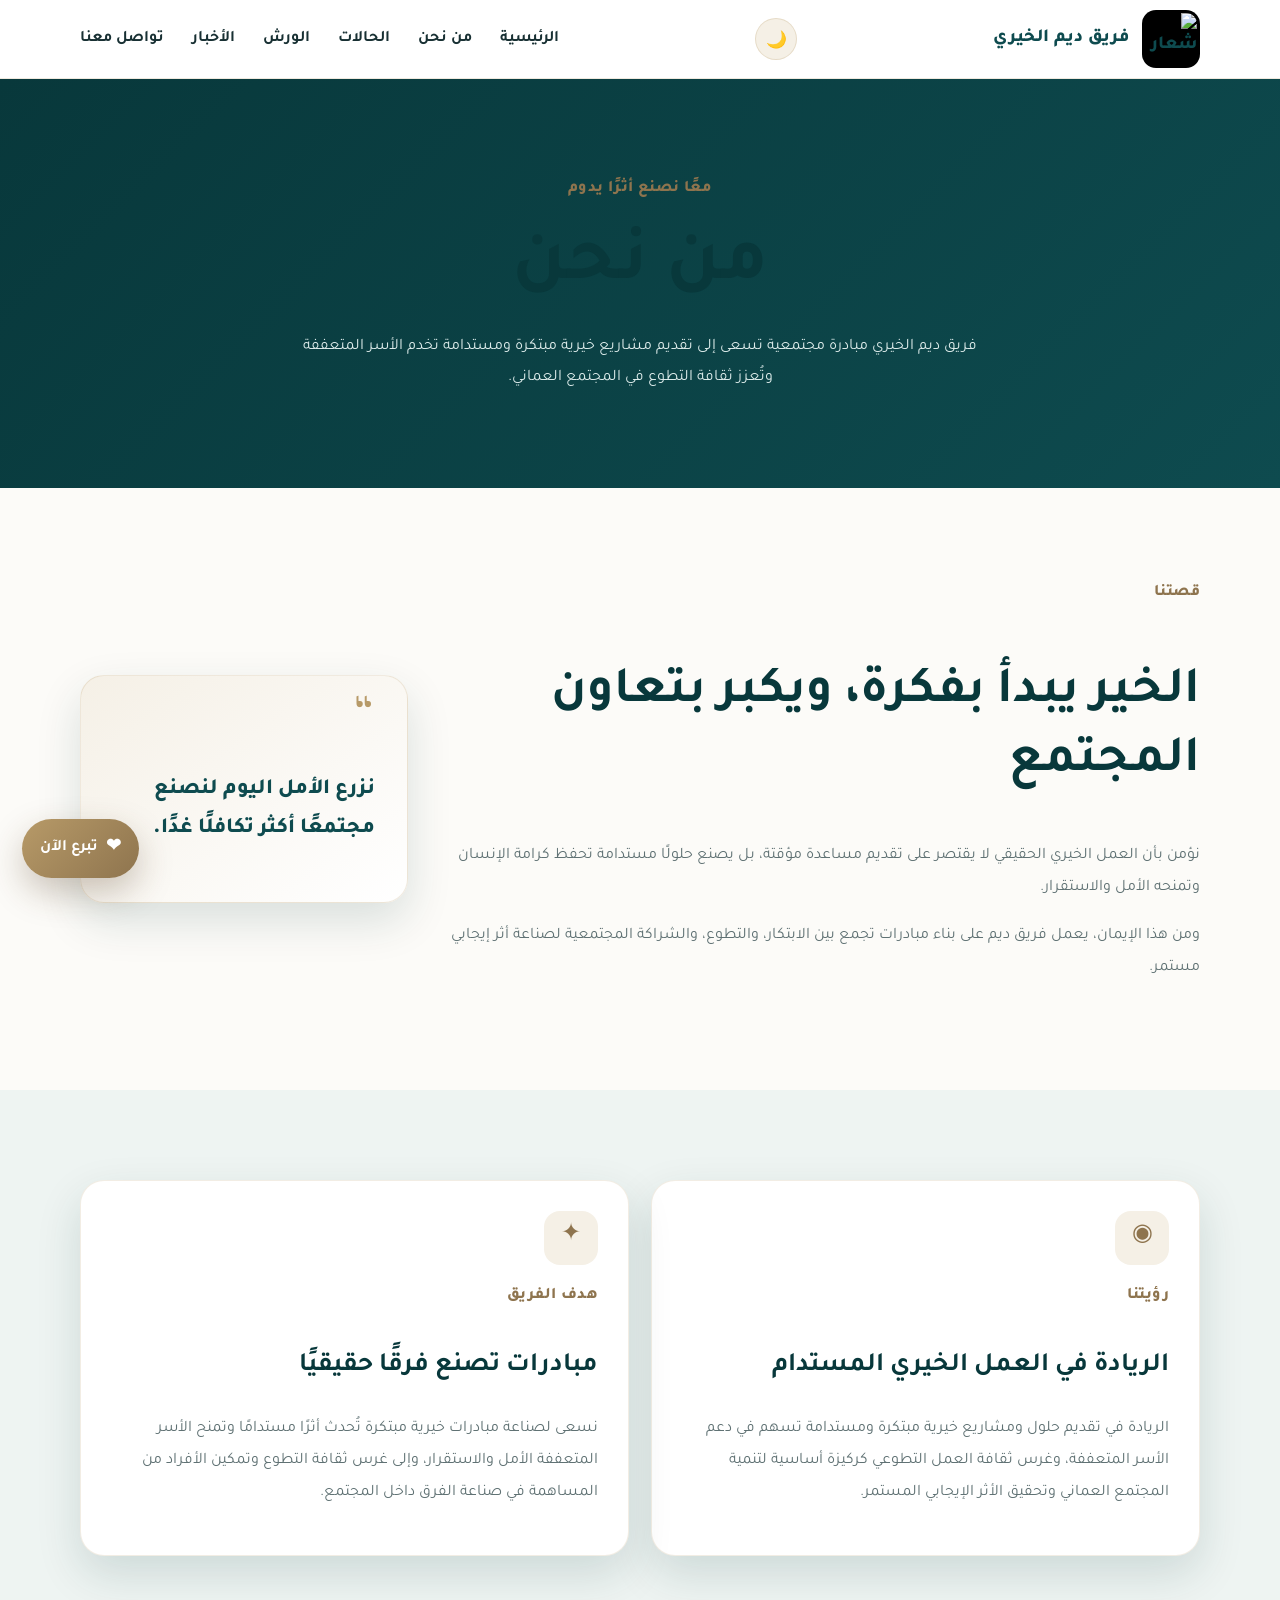
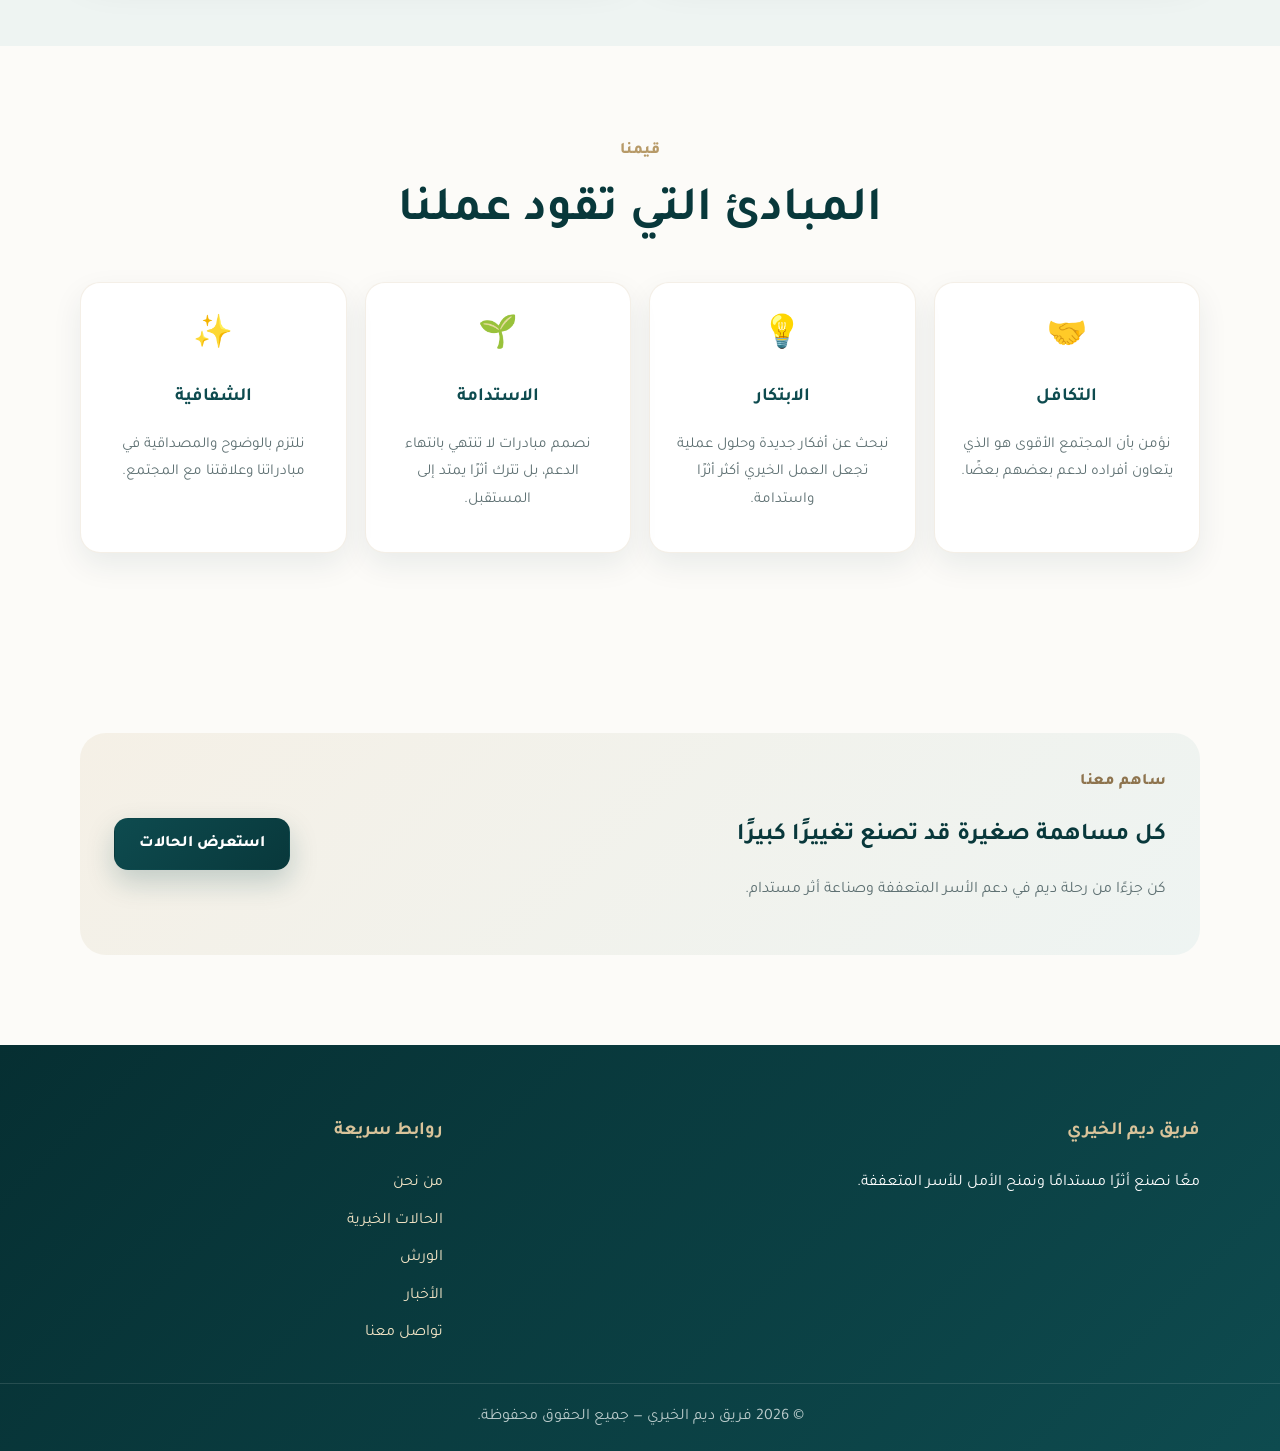
==== about.html @ 58fd82ec "Add files via upload" ====
<!DOCTYPE html>
<html lang="ar" dir="rtl">
<head>
  <title>من نحن | فريق ديم الخيري</title>

<meta charset="UTF-8">
<meta name="viewport" content="width=device-width, initial-scale=1.0, viewport-fit=cover">
<meta name="description" content="الموقع الرسمي لفريق ديم الخيري">
<link rel="preconnect" href="https://fonts.googleapis.com">
<link rel="preconnect" href="https://fonts.gstatic.com" crossorigin>
<link href="https://fonts.googleapis.com/css2?family=Tajawal:wght@400;500;700;800&display=swap" rel="stylesheet">
<link rel="stylesheet" href="style.css">

</head>
<body>

<header class="site-header">
  <div class="container nav-wrap">
    <a class="brand" href="index.html" aria-label="الصفحة الرئيسية">
      <img src="images/logo.png" alt="شعار فريق ديم الخيري">
      <span>فريق ديم الخيري</span>
    </a>
    <button class="theme-toggle" type="button" aria-label="تبديل الوضع الليلي" title="الوضع الليلي">🌙</button>
    <button class="menu-toggle" aria-label="فتح القائمة" aria-expanded="false">☰</button>
    <nav class="main-nav">
      <a href="index.html">الرئيسية</a>
      <a href="about.html">من نحن</a>
      <a href="cases.html">الحالات</a>
      <a href="workshops.html">الورش</a>
      <a href="news.html">الأخبار</a>
      <a href="contact.html">تواصل معنا</a>
    </nav>
  </div>
</header>


<main>
  <section class="page-hero about-hero">
    <div class="container">
      <span class="eyebrow">معًا نصنع أثرًا يدوم</span>
      <h1>من نحن</h1>
      <p>فريق ديم الخيري مبادرة مجتمعية تسعى إلى تقديم مشاريع خيرية مبتكرة ومستدامة تخدم الأسر المتعففة وتُعزز ثقافة التطوع في المجتمع العماني.</p>
    </div>
  </section>

  <section class="section about-intro">
    <div class="container about-intro-grid">
      <div class="about-intro-copy">
        <span class="section-tag">قصتنا</span>
        <h2>الخير يبدأ بفكرة، ويكبر بتعاون المجتمع</h2>
        <p>نؤمن بأن العمل الخيري الحقيقي لا يقتصر على تقديم مساعدة مؤقتة، بل يصنع حلولًا مستدامة تحفظ كرامة الإنسان وتمنحه الأمل والاستقرار.</p>
        <p>ومن هذا الإيمان، يعمل فريق ديم على بناء مبادرات تجمع بين الابتكار، والتطوع، والشراكة المجتمعية لصناعة أثر إيجابي مستمر.</p>
      </div>
      <div class="about-quote">
        <span>“</span>
        <p>نزرع الأمل اليوم لنصنع مجتمعًا أكثر تكافلًا غدًا.</p>
      </div>
    </div>
  </section>

  <section class="section soft-bg">
    <div class="container vision-mission-grid">
      <article class="identity-card">
        <div class="identity-icon">◉</div>
        <span class="section-tag">رؤيتنا</span>
        <h2>الريادة في العمل الخيري المستدام</h2>
        <p>الريادة في تقديم حلول ومشاريع خيرية مبتكرة ومستدامة تسهم في دعم الأسر المتعففة، وغرس ثقافة العمل التطوعي كركيزة أساسية لتنمية المجتمع العماني وتحقيق الأثر الإيجابي المستمر.</p>
      </article>

      <article class="identity-card">
        <div class="identity-icon">✦</div>
        <span class="section-tag">هدف الفريق</span>
        <h2>مبادرات تصنع فرقًا حقيقيًا</h2>
        <p>نسعى لصناعة مبادرات خيرية مبتكرة تُحدث أثرًا مستدامًا وتمنح الأسر المتعففة الأمل والاستقرار، وإلى غرس ثقافة التطوع وتمكين الأفراد من المساهمة في صناعة الفرق داخل المجتمع.</p>
      </article>
    </div>
  </section>

  <section class="section">
    <div class="container">
      <div class="section-heading">
        <span class="section-tag">قيمنا</span>
        <h2>المبادئ التي تقود عملنا</h2>
      </div>

      <div class="values-grid">
        <article class="value-card">
          <span>🤝</span>
          <h3>التكافل</h3>
          <p>نؤمن بأن المجتمع الأقوى هو الذي يتعاون أفراده لدعم بعضهم بعضًا.</p>
        </article>
        <article class="value-card">
          <span>💡</span>
          <h3>الابتكار</h3>
          <p>نبحث عن أفكار جديدة وحلول عملية تجعل العمل الخيري أكثر أثرًا واستدامة.</p>
        </article>
        <article class="value-card">
          <span>🌱</span>
          <h3>الاستدامة</h3>
          <p>نصمم مبادرات لا تنتهي بانتهاء الدعم، بل تترك أثرًا يمتد إلى المستقبل.</p>
        </article>
        <article class="value-card">
          <span>✨</span>
          <h3>الشفافية</h3>
          <p>نلتزم بالوضوح والمصداقية في مبادراتنا وعلاقتنا مع المجتمع.</p>
        </article>
      </div>
    </div>
  </section>

  <section class="section about-cta">
    <div class="container about-cta-box">
      <div>
        <span class="section-tag">ساهم معنا</span>
        <h2>كل مساهمة صغيرة قد تصنع تغييرًا كبيرًا</h2>
        <p>كن جزءًا من رحلة ديم في دعم الأسر المتعففة وصناعة أثر مستدام.</p>
      </div>
      <a class="btn btn-primary" href="cases.html">استعرض الحالات</a>
    </div>
  </section>
</main>


<footer class="site-footer">
  <div class="container footer-grid">
    <div>
      <h3>فريق ديم الخيري</h3>
      <p>معًا نصنع أثرًا مستدامًا ونمنح الأمل للأسر المتعففة.</p>
    </div>
    <div>
      <h3>روابط سريعة</h3>
      <a href="about.html">من نحن</a>
      <a href="cases.html">الحالات الخيرية</a>
      <a href="workshops.html">الورش</a>
      <a href="news.html">الأخبار</a>
      <a href="contact.html">تواصل معنا</a>
    </div>
  </div>
  <p class="copyright">© <span id="year"></span> فريق ديم الخيري — جميع الحقوق محفوظة.</p>
</footer>
<script src="script.js"></script>


<a class="floating-donate" href="https://api.daralatta.org/projects/wtx20zhuc61g7k7p7w4qev3d/share" target="_blank" rel="noopener noreferrer" aria-label="تبرع الآن">
  <span>❤</span>
  <strong>تبرع الآن</strong>
</a>

<button class="back-to-top" type="button" aria-label="العودة إلى الأعلى">↑</button>
</body>
</html>
---- style.css ----
:root{
  --primary:#0E4B4F;
  --primary-dark:#08383B;
  --gold:#B79A68;
  --gold-dark:#8E744E;
  --cream:#F5F0E6;
  --soft:#EEF4F2;
  --text:#183033;
  --muted:#5F7173;
  --white:#ffffff;
  --shadow:0 18px 45px rgba(8,56,59,.14);
  --radius:22px;
}
*{box-sizing:border-box}
html{scroll-behavior:smooth}
body{
  margin:0;
  font-family:"Tajawal",sans-serif;
  background:var(--white);
  color:var(--text);
  line-height:1.9;
}
img{max-width:100%;display:block}
a{text-decoration:none;color:inherit}
.container{width:min(1120px,92%);margin:auto}
.site-header{
  position:sticky;top:0;z-index:50;
  background:rgba(255,255,255,.96);
  backdrop-filter:blur(12px);
  border-bottom:1px solid rgba(13,77,82,.08);
}
.nav-wrap{min-height:78px;display:flex;align-items:center;justify-content:space-between;gap:24px}
.brand{display:flex;align-items:center;gap:12px;font-weight:800;color:var(--primary);font-size:1.15rem}
.brand img{width:58px;height:58px;object-fit:contain;background:#000;border-radius:10px}
.main-nav{display:flex;gap:28px;align-items:center}
.main-nav a{font-weight:700;position:relative}
.main-nav a:after{content:"";position:absolute;right:0;bottom:-8px;width:0;height:2px;background:var(--gold);transition:.25s}
.main-nav a:hover:after{width:100%}
.menu-toggle{display:none;border:0;background:none;font-size:1.7rem;color:var(--primary)}
.hero{
  min-height:660px;
  display:grid;place-items:center;
  position:relative;
  background:
    linear-gradient(rgba(7,48,52,.74),rgba(7,48,52,.74)),
    url("images/hamad-case.jpeg") center/cover;
  color:white;
}
.hero-content{position:relative;z-index:2;max-width:780px;text-align:center}
.eyebrow,.section-tag{
  display:inline-block;
  color:var(--gold);
  font-weight:800;
  letter-spacing:.4px;
  margin-bottom:8px
}
.hero h1,.page-hero h1{font-size:clamp(2.2rem,6vw,4.8rem);line-height:1.25;margin:8px 0 16px}
.hero p{font-size:1.25rem;max-width:720px;margin:0 auto 28px;color:#eef6f6}
.hero-actions{display:flex;justify-content:center;gap:14px;flex-wrap:wrap}
.btn{
  display:inline-flex;align-items:center;justify-content:center;
  min-height:52px;padding:10px 24px;border-radius:14px;
  font-weight:800;transition:.25s;border:1px solid transparent
}
.btn-primary{background:var(--gold);color:white}
.btn-primary:hover{transform:translateY(-2px);filter:brightness(.96)}
.btn-outline{border-color:white;color:white}
.btn-outline:hover{background:white;color:var(--primary)}
.btn-block{width:100%}
.section{padding:90px 0}
.soft-bg{background:var(--soft)}
.section-heading{text-align:center;max-width:720px;margin:0 auto 38px}
.section-heading span{color:var(--gold);font-weight:800}
.section-heading h2,.text-panel h2{font-size:clamp(1.8rem,4vw,3rem);line-height:1.35;margin:5px 0 12px;color:var(--primary)}
.section-heading p,.text-panel p{color:var(--muted)}
.featured-case{
  display:grid;grid-template-columns:1fr 1.1fr;
  border-radius:var(--radius);overflow:hidden;background:white;box-shadow:var(--shadow)
}
.case-image img{width:100%;height:100%;object-fit:cover}
.case-content{padding:40px}
.case-number{display:inline-block;background:var(--cream);color:var(--gold);padding:5px 12px;border-radius:999px;font-weight:800}
.case-content h3,.case-story h2{font-size:2rem;color:var(--primary);margin:14px 0 8px}
.amount-row{display:grid;grid-template-columns:repeat(3,1fr);gap:12px;margin:24px 0}
.amount-row div{background:var(--soft);padding:14px;border-radius:14px}
.amount-row small{display:block;color:var(--muted)}
.amount-row strong{display:block;color:var(--primary);font-size:1.1rem}
.progress{height:12px;background:#e4e8e7;border-radius:999px;overflow:hidden}
.progress.large{height:16px;margin-top:20px}
.progress-bar{height:100%;background:linear-gradient(90deg,var(--gold),#c4a87d);border-radius:999px}
.progress-label{display:flex;justify-content:space-between;color:var(--muted);font-weight:700;margin:7px 0 20px}
.cards-grid{display:grid;grid-template-columns:repeat(3,1fr);gap:22px}
.info-card,.contact-card{
  background:white;border-radius:var(--radius);padding:30px;box-shadow:0 8px 28px rgba(10,54,58,.08)
}
.info-card .icon,.contact-card>span{font-size:2rem}
.info-card h3,.contact-card h3{color:var(--primary);margin:8px 0}
.page-hero{
  background:linear-gradient(135deg,var(--primary),var(--primary-dark));
  color:white;text-align:center;padding:95px 0
}
.page-hero p{max-width:700px;margin:auto;color:#dcebea}
.two-columns{display:grid;grid-template-columns:1fr 1fr;gap:50px;align-items:center}
.reverse .text-panel{order:2}
.reverse .visual-panel{order:1}
.visual-panel img{border-radius:var(--radius);box-shadow:var(--shadow)}
.case-details{display:grid;grid-template-columns:1.45fr .8fr;gap:34px;align-items:start}
.case-story,.donation-card{background:white;border-radius:var(--radius);padding:34px;box-shadow:var(--shadow)}
.case-story p{color:var(--muted);font-size:1.08rem}
blockquote{margin:26px 0 0;padding:18px 22px;border-right:4px solid var(--gold);background:var(--cream);font-weight:800;color:var(--primary)}
.donation-card{position:sticky;top:105px}
.donation-card h3{margin-top:0;color:var(--primary);font-size:1.5rem}
.donation-stat{display:flex;justify-content:space-between;gap:15px;padding:12px 0;border-bottom:1px solid #edf0ef}
.donation-stat span{color:var(--muted)}
.donation-stat strong{color:var(--primary)}
.note{font-size:.85rem;color:var(--muted);line-height:1.6}
.contact-grid{display:grid;grid-template-columns:repeat(2,minmax(0,1fr));gap:22px;max-width:820px}
.contact-card{text-align:center}
.contact-card a{color:var(--gold);font-weight:800}
.notice-box{margin-top:34px;background:var(--cream);padding:28px;border-radius:var(--radius);text-align:center}
.site-footer{background:#082f33;color:#dce8e8;padding:50px 0 18px}
.footer-grid{display:grid;grid-template-columns:2fr 1fr;gap:30px}
.footer-grid h3{color:white}
.footer-grid a{display:block;margin:7px 0}
.copyright{text-align:center;border-top:1px solid rgba(255,255,255,.12);margin:28px 0 0;padding-top:18px;color:#b9caca}
@media(max-width:800px){
  .menu-toggle{display:block}
  .main-nav{
    display:none;position:absolute;top:78px;right:4%;left:4%;background:white;
    padding:18px;border-radius:16px;box-shadow:var(--shadow);flex-direction:column;align-items:stretch
  }
  .main-nav.open{display:flex}
  .featured-case,.two-columns,.case-details,.footer-grid{grid-template-columns:1fr}
  .reverse .text-panel,.reverse .visual-panel{order:initial}
  .cards-grid,.contact-grid{grid-template-columns:1fr}
  .amount-row{grid-template-columns:1fr}
  .hero{min-height:580px}
  .section{padding:65px 0}
  .donation-card{position:static}
}


/* Workshop sections */
.workshop-highlight{background:linear-gradient(135deg,#f7f3ea,#eef5f3)}
.workshop-banner{
  display:grid;grid-template-columns:1.5fr .5fr;align-items:center;gap:28px;
  background:white;padding:38px;border-radius:var(--radius);box-shadow:var(--shadow)
}
.workshop-copy h2{font-size:clamp(1.8rem,4vw,3rem);line-height:1.35;color:var(--primary);margin:6px 0 12px}
.workshop-copy p{color:var(--muted)}
.workshop-meta{display:flex;flex-wrap:wrap;gap:10px;margin:22px 0}
.workshop-meta span{background:var(--cream);color:var(--primary);padding:8px 13px;border-radius:999px;font-weight:800}
.workshop-visual{font-size:7rem;text-align:center}
.workshop-card{
  background:white;border-radius:var(--radius);padding:38px;box-shadow:var(--shadow)
}
.workshop-card-head{display:grid;grid-template-columns:auto 1fr;gap:22px;align-items:start}
.workshop-icon{font-size:4rem;background:var(--cream);width:100px;height:100px;display:grid;place-items:center;border-radius:24px}
.workshop-card h2{font-size:clamp(1.8rem,4vw,3rem);line-height:1.35;color:var(--primary);margin:12px 0}
.workshop-card-head p{color:var(--muted)}
.workshop-details-grid{display:grid;grid-template-columns:repeat(3,1fr);gap:16px;margin:30px 0}
.workshop-detail{display:flex;gap:12px;align-items:center;background:var(--soft);padding:16px;border-radius:16px}
.workshop-detail>span{font-size:1.6rem}
.workshop-detail small{display:block;color:var(--muted)}
.workshop-detail strong{display:block;color:var(--primary)}
.workshop-sections{display:grid;grid-template-columns:1fr 1fr;gap:20px}
.workshop-section{background:var(--soft);padding:24px;border-radius:18px}
.workshop-section h3{margin-top:0;color:var(--primary)}
.workshop-list{margin:0;padding-right:22px}
.workshop-list li{margin:8px 0}
.benefit-box{background:var(--cream)}
.charity-note{font-weight:800;color:var(--primary)}
.workshop-register{margin-top:26px;font-size:1.05rem}

@media(max-width:800px){
  body{font-size:15px}
  .container{width:min(94%,680px)}
  .site-header{position:sticky}
  .nav-wrap{min-height:68px}
  .brand span{font-size:.98rem}
  .brand img{width:48px;height:48px}
  .main-nav{
    top:68px;right:3%;left:3%;gap:4px;padding:12px
  }
  .main-nav a{
    padding:12px 14px;border-radius:10px;background:#f7f8f6
  }
  .hero{
    min-height:calc(100vh - 68px);
    background-position:center;
    padding:50px 0
  }
  .hero h1,.page-hero h1{font-size:2.2rem}
  .hero p{font-size:1.05rem}
  .hero-actions{flex-direction:column}
  .hero-actions .btn{width:100%}
  .featured-case{border-radius:18px}
  .case-image{max-height:340px}
  .case-content,.case-story,.donation-card,.workshop-card{padding:22px}
  .amount-row{gap:9px}
  .cards-grid,.contact-grid{gap:14px}
  .info-card,.contact-card{padding:22px}
  .two-columns{gap:24px}
  .page-hero{padding:70px 0}
  .workshop-banner{grid-template-columns:1fr;padding:24px}
  .workshop-visual{font-size:5rem;order:-1}
  .workshop-meta{gap:8px}
  .workshop-meta span{width:calc(50% - 4px);text-align:center}
  .workshop-card-head{grid-template-columns:1fr;text-align:center}
  .workshop-icon{margin:auto}
  .workshop-details-grid{grid-template-columns:1fr}
  .workshop-sections{grid-template-columns:1fr}
  .workshop-detail{align-items:flex-start}
  .footer-grid{gap:18px}
}

@media(max-width:480px){
  .container{width:92%}
  .brand span{display:none}
  .hero h1,.page-hero h1{font-size:1.9rem}
  .section{padding:52px 0}
  .section-heading h2,.text-panel h2,.workshop-copy h2,.workshop-card h2{font-size:1.65rem}
  .btn{min-height:50px;padding:10px 16px}
  .workshop-meta span{width:100%}
  .case-content h3,.case-story h2{font-size:1.55rem}
  .contact-grid{grid-template-columns:1fr}
}

/* ===== تحسين شامل لعرض الموقع في متصفح الهاتف ===== */
html, body {
  width: 100%;
  max-width: 100%;
  overflow-x: hidden;
}

body {
  -webkit-text-size-adjust: 100%;
  text-size-adjust: 100%;
}

img, video, iframe, svg {
  max-width: 100%;
  height: auto;
}

.container {
  width: min(1120px, calc(100% - 32px));
  max-width: 100%;
}

.main-nav,
.featured-case,
.two-columns,
.case-details,
.cards-grid,
.contact-grid,
.workshop-banner,
.workshop-card,
.workshop-details-grid,
.workshop-sections,
.amount-row {
  min-width: 0;
}

.case-content,
.case-story,
.donation-card,
.text-panel,
.visual-panel,
.workshop-copy,
.workshop-card-head > div {
  min-width: 0;
  overflow-wrap: anywhere;
}

.btn {
  max-width: 100%;
  white-space: normal;
  text-align: center;
}

@media (max-width: 768px) {
  .container {
    width: calc(100% - 24px);
  }

  .site-header {
    width: 100%;
  }

  .nav-wrap {
    min-height: 64px;
    gap: 10px;
  }

  .brand {
    min-width: 0;
  }

  .brand img {
    width: 44px;
    height: 44px;
    flex: 0 0 44px;
  }

  .brand span {
    font-size: .95rem;
    white-space: nowrap;
    overflow: hidden;
    text-overflow: ellipsis;
  }

  .menu-toggle {
    display: block;
    flex: 0 0 auto;
    padding: 8px 10px;
    cursor: pointer;
  }

  .main-nav {
    display: none;
    position: fixed;
    top: 64px;
    right: 12px;
    left: 12px;
    width: auto;
    max-height: calc(100vh - 80px);
    overflow-y: auto;
    background: #fff;
    padding: 12px;
    border-radius: 16px;
    box-shadow: var(--shadow);
    z-index: 100;
  }

  .main-nav.open {
    display: flex;
  }

  .main-nav a {
    display: block;
    width: 100%;
    padding: 13px 14px;
  }

  .hero {
    min-height: auto;
    padding: 72px 0 56px;
    background-position: center;
  }

  .hero-content {
    width: 100%;
  }

  .hero h1,
  .page-hero h1 {
    font-size: clamp(1.85rem, 8vw, 2.5rem);
    line-height: 1.35;
  }

  .hero p,
  .page-hero p {
    font-size: 1rem;
    line-height: 1.9;
  }

  .hero-actions {
    display: grid;
    grid-template-columns: 1fr;
    width: 100%;
  }

  .hero-actions .btn {
    width: 100%;
  }

  .section {
    padding: 54px 0;
  }

  .page-hero {
    padding: 62px 0;
  }

  .featured-case,
  .two-columns,
  .case-details,
  .cards-grid,
  .contact-grid,
  .workshop-banner,
  .workshop-details-grid,
  .workshop-sections {
    display: grid;
    grid-template-columns: 1fr;
  }

  .case-image {
    height: auto;
  }

  .case-image img {
    width: 100%;
    height: auto;
    max-height: none;
    object-fit: contain;
  }

  .case-content,
  .case-story,
  .donation-card,
  .workshop-card,
  .info-card,
  .contact-card {
    padding: 20px;
  }

  .amount-row {
    display: grid;
    grid-template-columns: 1fr;
  }

  .amount-row div,
  .donation-stat {
    width: 100%;
  }

  .donation-stat {
    align-items: flex-start;
    flex-wrap: wrap;
  }

  .donation-stat strong {
    width: 100%;
  }

  .visual-panel img {
    width: 100%;
  }

  .reverse .text-panel,
  .reverse .visual-panel {
    order: initial;
  }

  .workshop-banner {
    padding: 20px;
  }

  .workshop-card-head {
    display: grid;
    grid-template-columns: 1fr;
    text-align: center;
  }

  .workshop-icon {
    margin-inline: auto;
  }

  .workshop-meta {
    display: grid;
    grid-template-columns: 1fr;
  }

  .workshop-meta span {
    width: 100%;
  }

  .workshop-detail {
    width: 100%;
  }

  .footer-grid {
    grid-template-columns: 1fr;
  }
}

@media (max-width: 420px) {
  .container {
    width: calc(100% - 20px);
  }

  .brand span {
    display: none;
  }

  .hero h1,
  .page-hero h1 {
    font-size: 1.75rem;
  }

  .section-heading h2,
  .text-panel h2,
  .workshop-copy h2,
  .workshop-card h2,
  .case-content h3,
  .case-story h2 {
    font-size: 1.5rem;
  }

  .btn {
    width: 100%;
    padding-inline: 14px;
  }

  .case-content,
  .case-story,
  .donation-card,
  .workshop-card,
  .info-card,
  .contact-card {
    padding: 17px;
    border-radius: 16px;
  }

  .workshop-visual {
    font-size: 4rem;
  }
}


/* ===== الهوية البصرية الجديدة المستوحاة من شعار ديم ===== */
body{background:#FCFBF8;color:var(--text)}
.site-header{background:rgba(255,255,255,.96);border-bottom:1px solid rgba(183,154,104,.22);backdrop-filter:blur(12px)}
.brand img{object-fit:contain;background:#000;border-radius:14px;padding:3px}
.brand span,.main-nav a:hover,.main-nav a.active{color:var(--primary)}
.menu-toggle{color:var(--primary);border-color:rgba(14,75,79,.2);background:var(--cream)}
.btn-primary{background:linear-gradient(135deg,var(--primary),var(--primary-dark));color:#fff;box-shadow:0 12px 28px rgba(14,75,79,.22)}
.btn-primary:hover{transform:translateY(-2px);box-shadow:0 16px 34px rgba(14,75,79,.28)}
.btn-secondary{color:var(--primary);border-color:var(--gold);background:rgba(255,255,255,.9)}
.section-tag,.eyebrow,.case-number{color:var(--gold-dark)}
.hero::before{background:linear-gradient(90deg,rgba(8,56,59,.92),rgba(8,56,59,.58))}
.hero h1,.page-hero h1,.section-heading h2,.text-panel h2,.case-content h3,.case-story h2,.workshop-copy h2,.workshop-card h2{color:var(--primary-dark)}
.page-hero{background:linear-gradient(135deg,var(--primary-dark),var(--primary))}
.info-card,.contact-card,.featured-case,.case-story,.donation-card,.workshop-card,.workshop-banner{border:1px solid rgba(183,154,104,.16)}
.progress-bar{background:#E7E1D6}
.progress-fill{background:linear-gradient(90deg,var(--gold),var(--primary))}
.workshop-highlight{background:linear-gradient(135deg,var(--cream),var(--soft))}
.workshop-meta span,.workshop-icon,.workshop-section.benefit-box{background:var(--cream)}
.workshop-detail,.workshop-section{background:var(--soft)}
.site-footer{background:linear-gradient(135deg,#062F32,#0E4B4F);color:#fff}
.site-footer a{color:#F1E3C5}
.site-footer h3{color:#D9C39A}
.contact-card span,.info-card span{color:var(--gold-dark)}



/* ===== العداد التنازلي ===== */
.countdown-card{
  margin:28px 0;
  padding:26px;
  border-radius:22px;
  background:linear-gradient(135deg,var(--primary-dark),var(--primary));
  color:#fff;
  text-align:center;
  box-shadow:var(--shadow)
}
.countdown-card h3{margin:8px 0 20px;color:#fff;font-size:1.5rem}
.countdown-card .section-tag{color:#e7d5b5}
.countdown{
  display:grid;
  grid-template-columns:repeat(4,1fr);
  gap:12px
}
.countdown div{
  background:rgba(255,255,255,.1);
  border:1px solid rgba(255,255,255,.16);
  border-radius:16px;
  padding:16px 8px
}
.countdown strong{display:block;font-size:2rem;line-height:1;color:#fff}
.countdown span{display:block;margin-top:8px;color:#e9eeee;font-size:.9rem}
.countdown-status{margin:18px 0 0;color:#f1e3c5}

/* ===== زر التبرع العائم ===== */
.floating-donate{
  position:fixed;
  left:22px;
  bottom:22px;
  z-index:999;
  display:flex;
  align-items:center;
  gap:8px;
  padding:13px 18px;
  border-radius:999px;
  background:linear-gradient(135deg,var(--gold),var(--gold-dark));
  color:#fff;
  box-shadow:0 14px 35px rgba(80,55,25,.28);
  text-decoration:none;
  font-weight:800;
  transition:.25s ease
}
.floating-donate:hover{transform:translateY(-3px) scale(1.02)}
.floating-donate span{font-size:1.1rem}

/* ===== صفحة من نحن الجديدة ===== */
.about-intro-grid{
  display:grid;
  grid-template-columns:1.4fr .6fr;
  gap:28px;
  align-items:center
}
.about-intro-copy h2{font-size:clamp(2rem,4vw,3.3rem);color:var(--primary-dark);line-height:1.35}
.about-intro-copy p{color:var(--muted);line-height:2}
.about-quote{
  background:linear-gradient(145deg,var(--cream),#fff);
  border:1px solid rgba(183,154,104,.2);
  border-radius:24px;
  padding:32px;
  box-shadow:var(--shadow)
}
.about-quote span{font-size:4rem;line-height:.6;color:var(--gold)}
.about-quote p{font-size:1.35rem;font-weight:800;color:var(--primary);line-height:1.8}
.vision-mission-grid{display:grid;grid-template-columns:repeat(2,1fr);gap:22px}
.identity-card{
  background:#fff;
  border:1px solid rgba(183,154,104,.18);
  border-radius:24px;
  padding:30px;
  box-shadow:var(--shadow)
}
.identity-icon{
  width:54px;height:54px;border-radius:16px;
  display:grid;place-items:center;
  background:var(--cream);
  color:var(--gold-dark);
  font-size:1.5rem;
  margin-bottom:16px
}
.identity-card h2{color:var(--primary-dark);font-size:1.65rem}
.identity-card p{color:var(--muted);line-height:2}
.values-grid{display:grid;grid-template-columns:repeat(4,1fr);gap:18px}
.value-card{
  background:#fff;
  border:1px solid rgba(183,154,104,.16);
  border-radius:20px;
  padding:24px;
  text-align:center;
  box-shadow:0 12px 30px rgba(8,56,59,.08)
}
.value-card span{font-size:2rem}
.value-card h3{color:var(--primary);margin:12px 0 8px}
.value-card p{color:var(--muted);line-height:1.8;font-size:.95rem}
.about-cta-box{
  display:flex;
  justify-content:space-between;
  align-items:center;
  gap:24px;
  background:linear-gradient(135deg,var(--cream),var(--soft));
  border-radius:26px;
  padding:34px
}
.about-cta-box h2{color:var(--primary-dark);margin:8px 0}
.about-cta-box p{color:var(--muted)}

@media(max-width:768px){
  .countdown{grid-template-columns:repeat(2,1fr)}
  .floating-donate{
    left:12px;
    right:12px;
    bottom:12px;
    justify-content:center;
    width:auto
  }
  body{padding-bottom:78px}
  .about-intro-grid,
  .vision-mission-grid,
  .values-grid{grid-template-columns:1fr}
  .about-cta-box{flex-direction:column;align-items:stretch;text-align:center}
  .about-cta-box .btn{width:100%}
}

.case-updates{margin-top:54px}
.updates-timeline{display:grid;gap:18px;max-width:850px;margin:auto}
.update-item{position:relative;background:#fff;border:1px solid rgba(183,154,104,.18);border-radius:20px;padding:24px 28px;box-shadow:0 10px 30px rgba(8,56,59,.08)}
.update-item:before{content:"";position:absolute;right:-7px;top:30px;width:14px;height:14px;border-radius:50%;background:var(--gold)}
.update-date{color:var(--gold-dark);font-weight:800;font-size:.9rem}
.update-item h3{color:var(--primary);margin:6px 0}
.update-item p{color:var(--muted);margin:0}
.case-share-card{margin-top:45px;background:linear-gradient(135deg,var(--cream),var(--soft));border-radius:24px;padding:30px;display:flex;align-items:center;justify-content:space-between;gap:24px}
.case-share-card h2{color:var(--primary-dark);margin:5px 0}
.case-share-card p{color:var(--muted)}
.share-actions{display:flex;flex-wrap:wrap;gap:10px;justify-content:flex-end}
.share-btn{border:0;border-radius:12px;padding:12px 16px;font-family:inherit;font-weight:800;cursor:pointer;color:#fff}
.whatsapp-share{background:#1f9d55}
.instagram-share{background:linear-gradient(135deg,#833ab4,#fd1d1d,#fcb045)}
.native-share{background:var(--primary)}
.share-note{width:100%;font-size:.9rem;margin:8px 0 0}
@media(max-width:800px){.case-share-card{flex-direction:column;align-items:stretch}.share-actions{justify-content:stretch}.share-btn{width:100%;text-align:center}}



/* ===== Premium v3 ===== */
html{scroll-behavior:smooth}
body{transition:background-color .3s ease,color .3s ease}
.theme-toggle{
  width:42px;height:42px;border-radius:50%;border:1px solid rgba(183,154,104,.25);
  background:var(--cream);cursor:pointer;font-size:1.05rem;display:grid;place-items:center;flex:none
}
.welcome-screen{
  position:fixed;inset:0;z-index:5000;background:linear-gradient(145deg,#07373a,#0d5a5b);
  display:grid;place-items:center;opacity:0;visibility:hidden;transition:opacity .5s,visibility .5s
}
.welcome-screen.show{opacity:1;visibility:visible}
.welcome-mark{text-align:center;color:white;animation:welcomePop .8s ease both}
.welcome-mark img{width:112px;height:112px;object-fit:contain;filter:drop-shadow(0 12px 25px rgba(0,0,0,.2))}
.welcome-mark span,.welcome-mark small{display:block;margin-top:8px;color:#e8d6b4}
.welcome-mark strong{display:block;font-size:2rem;margin-top:5px}
@keyframes welcomePop{from{transform:translateY(18px) scale(.96);opacity:0}to{transform:none;opacity:1}}

.inspiration-card{
  display:flex;align-items:center;gap:22px;padding:28px;border-radius:24px;
  background:linear-gradient(135deg,var(--cream),#fff);border:1px solid rgba(183,154,104,.2);box-shadow:var(--shadow)
}
.inspiration-icon{width:64px;height:64px;border-radius:50%;display:grid;place-items:center;background:var(--gold);color:#fff;font-size:1.7rem;flex:none}
.inspiration-card blockquote{margin:8px 0;font-size:clamp(1.2rem,3vw,1.65rem);font-weight:800;color:var(--primary-dark);line-height:1.8}
.inspiration-card p{margin:0;color:var(--muted)}
.impact-grid{display:grid;grid-template-columns:repeat(4,1fr);gap:18px}
.impact-card{text-align:center;background:#fff;border:1px solid rgba(183,154,104,.18);border-radius:22px;padding:26px 15px;box-shadow:0 12px 30px rgba(8,56,59,.08)}
.impact-card span{font-size:2rem}.impact-card strong{display:block;font-size:2.5rem;color:var(--primary);margin:10px 0 3px}.impact-card p{margin:0;color:var(--muted)}
.latest-case-premium{display:grid;grid-template-columns:1.05fr .95fr;overflow:hidden;border-radius:28px;background:var(--primary-dark);box-shadow:var(--shadow)}
.latest-case-content{padding:42px;color:#fff}.latest-case-content h2{font-size:clamp(2rem,4vw,3rem);margin:8px 0;color:#fff}.latest-case-content p{color:#d9e6e5;line-height:1.9}
.latest-case-image img{width:100%;height:100%;min-height:360px;object-fit:cover}
.mini-progress{margin:24px 0}.mini-progress-track{height:12px;background:rgba(255,255,255,.15);border-radius:999px;overflow:hidden}.mini-progress-track span{display:block;height:100%;background:var(--gold);border-radius:inherit}
.mini-progress>div:last-child{display:flex;justify-content:space-between;margin-top:10px;color:#e8d6b4}.latest-actions{display:flex;align-items:center;gap:18px;flex-wrap:wrap}.latest-case-content .text-link{color:#fff}
.kindness-wall{display:flex;flex-wrap:wrap;gap:10px;justify-content:center;min-height:100px;padding:25px;border-radius:22px;background:linear-gradient(135deg,var(--cream),#fff);border:1px solid rgba(183,154,104,.2)}
.kindness-heart{font-size:1.75rem;animation:heartIn .35s ease both;filter:drop-shadow(0 5px 7px rgba(100,30,30,.14))}
@keyframes heartIn{from{transform:scale(0) rotate(-20deg)}to{transform:scale(1) rotate(0)}}
.add-heart{display:block;margin:20px auto 0}
.reveal{opacity:0;transform:translateY(28px);transition:opacity .7s ease,transform .7s ease}.reveal.visible{opacity:1;transform:none}
.back-to-top{position:fixed;right:22px;bottom:86px;width:44px;height:44px;border:0;border-radius:50%;background:var(--primary);color:#fff;font-size:1.2rem;cursor:pointer;z-index:998;opacity:0;visibility:hidden;transform:translateY(10px);transition:.25s}
.back-to-top.show{opacity:1;visibility:visible;transform:none}
.workshop-premium-grid{display:grid;grid-template-columns:1fr 1fr;gap:18px;margin:24px 0}
.event-calendar-card,.seats-card{padding:24px;border-radius:20px;background:#fff;border:1px solid rgba(183,154,104,.18);box-shadow:0 12px 30px rgba(8,56,59,.08)}
.calendar-date{display:flex;align-items:center;gap:18px;margin:12px 0}.calendar-date>strong{font-size:3.2rem;color:var(--primary)}.calendar-date span,.calendar-date small{display:block}.calendar-date span{font-weight:800}.calendar-date small{color:var(--muted);margin-top:4px}
.seats-card h3{color:var(--primary-dark)}.seats-card p{color:var(--muted)}.seats-meter{height:12px;border-radius:99px;background:var(--soft);overflow:hidden;margin:20px 0 10px}.seats-meter span{display:block;height:100%;background:linear-gradient(90deg,var(--gold),var(--primary));border-radius:inherit}
.seats-count{color:var(--primary)}
.workshop-reviews{margin:46px 0 26px}.reviews-grid{display:grid;grid-template-columns:1fr 1fr;gap:18px}.review-card{background:var(--cream);border-radius:18px;padding:22px}.stars{color:var(--gold-dark);font-size:1.5rem;letter-spacing:3px}.review-card p{color:var(--muted);line-height:1.8}.review-link{display:table;margin:18px auto 0}
.news-grid{display:grid;grid-template-columns:repeat(2,1fr);gap:22px}.news-card{background:#fff;border:1px solid rgba(183,154,104,.18);border-radius:22px;padding:24px;box-shadow:0 12px 30px rgba(8,56,59,.08)}.featured-news{grid-column:1/-1;display:grid;grid-template-columns:.85fr 1.15fr;gap:25px;align-items:center}.featured-news img{width:100%;height:300px;object-fit:cover;border-radius:16px}.news-date{font-size:.9rem;color:var(--gold-dark);font-weight:800}.news-card h2{color:var(--primary-dark)}.news-card p{color:var(--muted);line-height:1.9}.news-symbol{font-size:2.3rem;margin-bottom:12px}
.news-timeline{max-width:900px;margin:auto}.timeline-entry{display:grid;grid-template-columns:110px 1fr;gap:22px;position:relative;padding:0 0 30px}.timeline-entry:before{content:"";position:absolute;right:54px;top:32px;bottom:0;width:2px;background:rgba(183,154,104,.4)}.timeline-entry>span{width:110px;height:46px;border-radius:999px;background:var(--primary);color:#fff;display:grid;place-items:center;font-weight:800;z-index:1}.timeline-entry h3{margin:5px 0;color:var(--primary-dark)}.timeline-entry p{color:var(--muted)}

/* Dark mode */
body.dark-mode{
  --cream:#172324;--soft:#1d2d2e;--muted:#bac8c7;
  background:#101a1b;color:#eaf1f0
}
body.dark-mode .site-header,body.dark-mode .info-card,body.dark-mode .impact-card,
body.dark-mode .identity-card,body.dark-mode .value-card,body.dark-mode .workshop-card,
body.dark-mode .event-calendar-card,body.dark-mode .seats-card,body.dark-mode .news-card,
body.dark-mode .update-item{background:#172526;color:#eaf1f0}
body.dark-mode h1,body.dark-mode h2,body.dark-mode h3,body.dark-mode strong{color:#f4f7f6}
body.dark-mode .inspiration-card,body.dark-mode .kindness-wall,body.dark-mode .review-card{background:#1b2a2b}
body.dark-mode .main-nav{background:inherit}
body.dark-mode .theme-toggle{background:#253738;color:#fff}
body.dark-mode .page-hero{filter:brightness(.88)}

@media(max-width:800px){
  .impact-grid{grid-template-columns:repeat(2,1fr)}
  .latest-case-premium,.featured-news{grid-template-columns:1fr}
  .latest-case-image{order:-1}.latest-case-image img{min-height:240px}
  .workshop-premium-grid,.reviews-grid,.news-grid{grid-template-columns:1fr}
  .featured-news{grid-column:auto}.featured-news img{height:230px}
  .inspiration-card{align-items:flex-start}.inspiration-icon{width:48px;height:48px}
}
@media(max-width:520px){
  .impact-grid{grid-template-columns:1fr 1fr;gap:10px}.impact-card{padding:19px 8px}.impact-card strong{font-size:2rem}
  .latest-case-content{padding:26px 20px}.mini-progress>div:last-child{gap:10px;font-size:.85rem}
  .timeline-entry{grid-template-columns:80px 1fr;gap:15px}.timeline-entry>span{width:80px;font-size:.85rem}.timeline-entry:before{right:39px}
  .theme-toggle{width:38px;height:38px}
}
@media(prefers-reduced-motion:reduce){*{scroll-behavior:auto!important;animation:none!important;transition:none!important}.reveal{opacity:1;transform:none}}
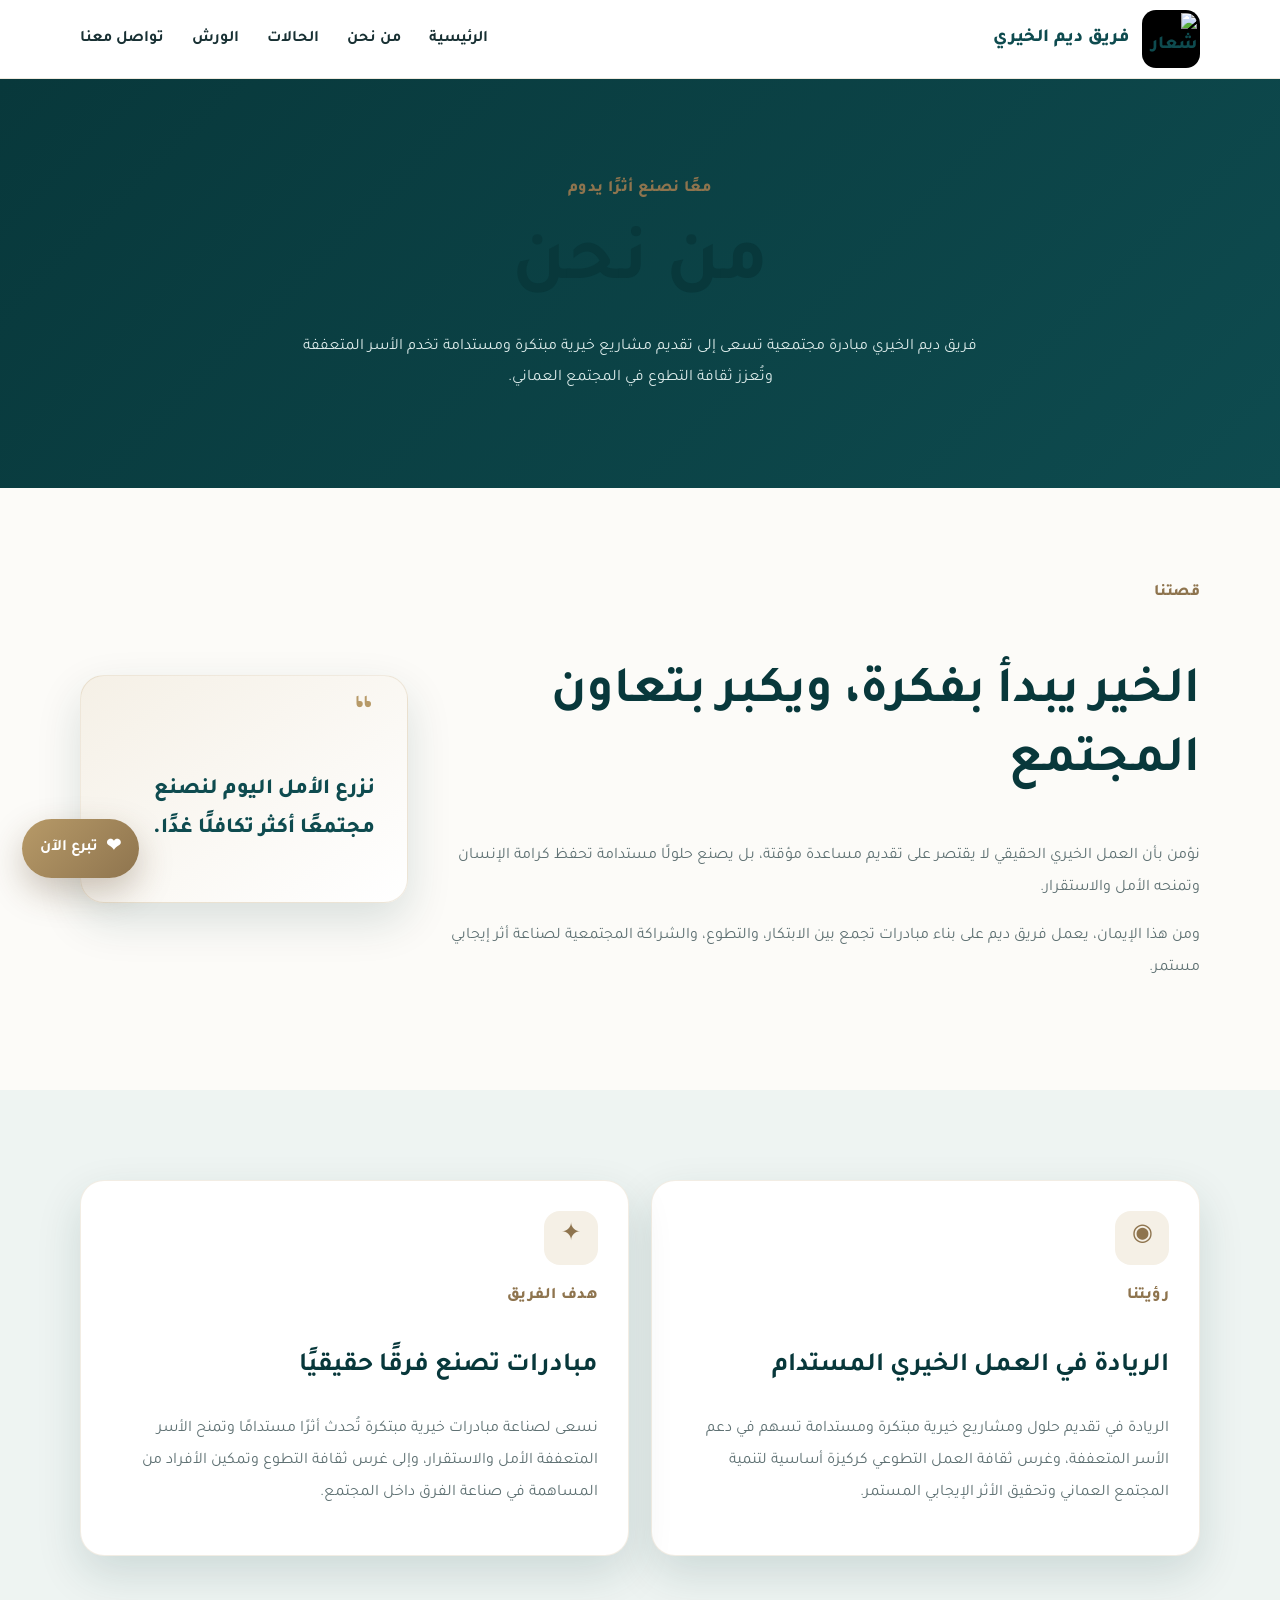
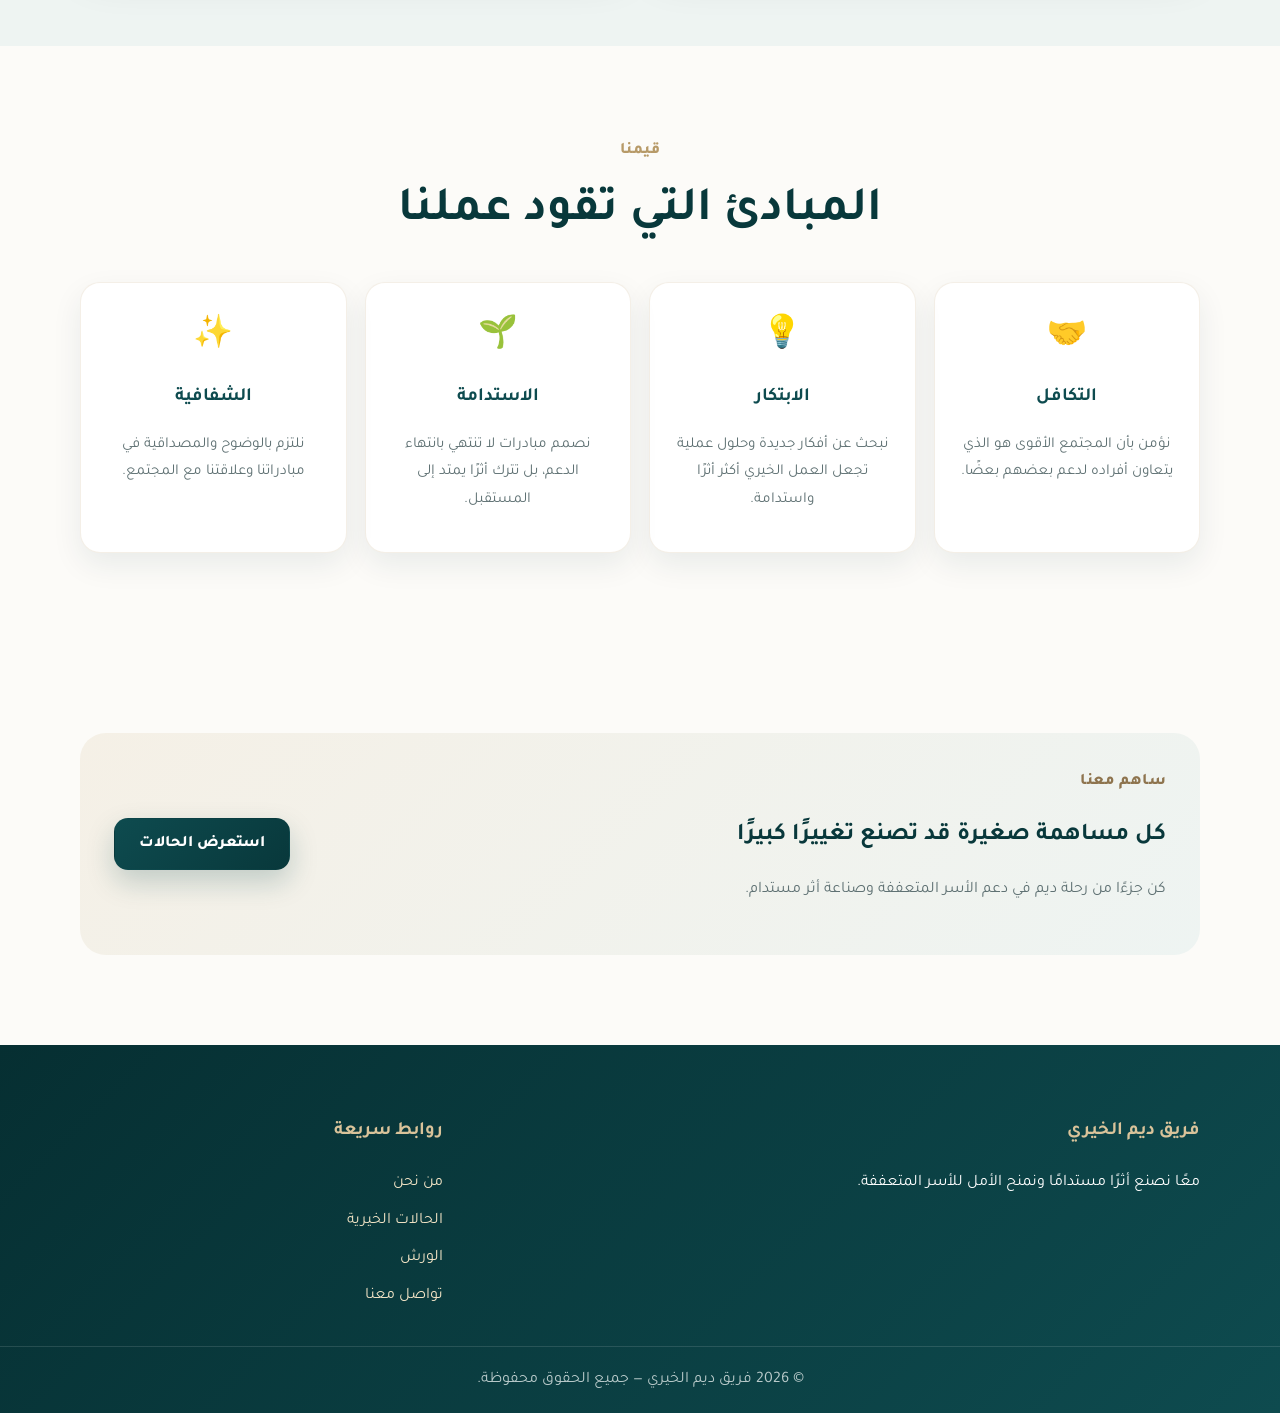
==== commit 77854132: "Add files via upload" ====
--- a/about.html
+++ b/about.html
@@ -20,14 +20,12 @@
       <img src="images/logo.png" alt="شعار فريق ديم الخيري">
       <span>فريق ديم الخيري</span>
     </a>
-    <button class="theme-toggle" type="button" aria-label="تبديل الوضع الليلي" title="الوضع الليلي">🌙</button>
     <button class="menu-toggle" aria-label="فتح القائمة" aria-expanded="false">☰</button>
     <nav class="main-nav">
       <a href="index.html">الرئيسية</a>
       <a href="about.html">من نحن</a>
       <a href="cases.html">الحالات</a>
       <a href="workshops.html">الورش</a>
-      <a href="news.html">الأخبار</a>
       <a href="contact.html">تواصل معنا</a>
     </nav>
   </div>
@@ -132,7 +130,6 @@
       <a href="about.html">من نحن</a>
       <a href="cases.html">الحالات الخيرية</a>
       <a href="workshops.html">الورش</a>
-      <a href="news.html">الأخبار</a>
       <a href="contact.html">تواصل معنا</a>
     </div>
   </div>
@@ -146,6 +143,5 @@
   <strong>تبرع الآن</strong>
 </a>
 
-<button class="back-to-top" type="button" aria-label="العودة إلى الأعلى">↑</button>
 </body>
 </html>
--- a/style.css
+++ b/style.css
@@ -687,85 +687,3 @@
 .native-share{background:var(--primary)}
 .share-note{width:100%;font-size:.9rem;margin:8px 0 0}
 @media(max-width:800px){.case-share-card{flex-direction:column;align-items:stretch}.share-actions{justify-content:stretch}.share-btn{width:100%;text-align:center}}
-
-
-
-/* ===== Premium v3 ===== */
-html{scroll-behavior:smooth}
-body{transition:background-color .3s ease,color .3s ease}
-.theme-toggle{
-  width:42px;height:42px;border-radius:50%;border:1px solid rgba(183,154,104,.25);
-  background:var(--cream);cursor:pointer;font-size:1.05rem;display:grid;place-items:center;flex:none
-}
-.welcome-screen{
-  position:fixed;inset:0;z-index:5000;background:linear-gradient(145deg,#07373a,#0d5a5b);
-  display:grid;place-items:center;opacity:0;visibility:hidden;transition:opacity .5s,visibility .5s
-}
-.welcome-screen.show{opacity:1;visibility:visible}
-.welcome-mark{text-align:center;color:white;animation:welcomePop .8s ease both}
-.welcome-mark img{width:112px;height:112px;object-fit:contain;filter:drop-shadow(0 12px 25px rgba(0,0,0,.2))}
-.welcome-mark span,.welcome-mark small{display:block;margin-top:8px;color:#e8d6b4}
-.welcome-mark strong{display:block;font-size:2rem;margin-top:5px}
-@keyframes welcomePop{from{transform:translateY(18px) scale(.96);opacity:0}to{transform:none;opacity:1}}
-
-.inspiration-card{
-  display:flex;align-items:center;gap:22px;padding:28px;border-radius:24px;
-  background:linear-gradient(135deg,var(--cream),#fff);border:1px solid rgba(183,154,104,.2);box-shadow:var(--shadow)
-}
-.inspiration-icon{width:64px;height:64px;border-radius:50%;display:grid;place-items:center;background:var(--gold);color:#fff;font-size:1.7rem;flex:none}
-.inspiration-card blockquote{margin:8px 0;font-size:clamp(1.2rem,3vw,1.65rem);font-weight:800;color:var(--primary-dark);line-height:1.8}
-.inspiration-card p{margin:0;color:var(--muted)}
-.impact-grid{display:grid;grid-template-columns:repeat(4,1fr);gap:18px}
-.impact-card{text-align:center;background:#fff;border:1px solid rgba(183,154,104,.18);border-radius:22px;padding:26px 15px;box-shadow:0 12px 30px rgba(8,56,59,.08)}
-.impact-card span{font-size:2rem}.impact-card strong{display:block;font-size:2.5rem;color:var(--primary);margin:10px 0 3px}.impact-card p{margin:0;color:var(--muted)}
-.latest-case-premium{display:grid;grid-template-columns:1.05fr .95fr;overflow:hidden;border-radius:28px;background:var(--primary-dark);box-shadow:var(--shadow)}
-.latest-case-content{padding:42px;color:#fff}.latest-case-content h2{font-size:clamp(2rem,4vw,3rem);margin:8px 0;color:#fff}.latest-case-content p{color:#d9e6e5;line-height:1.9}
-.latest-case-image img{width:100%;height:100%;min-height:360px;object-fit:cover}
-.mini-progress{margin:24px 0}.mini-progress-track{height:12px;background:rgba(255,255,255,.15);border-radius:999px;overflow:hidden}.mini-progress-track span{display:block;height:100%;background:var(--gold);border-radius:inherit}
-.mini-progress>div:last-child{display:flex;justify-content:space-between;margin-top:10px;color:#e8d6b4}.latest-actions{display:flex;align-items:center;gap:18px;flex-wrap:wrap}.latest-case-content .text-link{color:#fff}
-.kindness-wall{display:flex;flex-wrap:wrap;gap:10px;justify-content:center;min-height:100px;padding:25px;border-radius:22px;background:linear-gradient(135deg,var(--cream),#fff);border:1px solid rgba(183,154,104,.2)}
-.kindness-heart{font-size:1.75rem;animation:heartIn .35s ease both;filter:drop-shadow(0 5px 7px rgba(100,30,30,.14))}
-@keyframes heartIn{from{transform:scale(0) rotate(-20deg)}to{transform:scale(1) rotate(0)}}
-.add-heart{display:block;margin:20px auto 0}
-.reveal{opacity:0;transform:translateY(28px);transition:opacity .7s ease,transform .7s ease}.reveal.visible{opacity:1;transform:none}
-.back-to-top{position:fixed;right:22px;bottom:86px;width:44px;height:44px;border:0;border-radius:50%;background:var(--primary);color:#fff;font-size:1.2rem;cursor:pointer;z-index:998;opacity:0;visibility:hidden;transform:translateY(10px);transition:.25s}
-.back-to-top.show{opacity:1;visibility:visible;transform:none}
-.workshop-premium-grid{display:grid;grid-template-columns:1fr 1fr;gap:18px;margin:24px 0}
-.event-calendar-card,.seats-card{padding:24px;border-radius:20px;background:#fff;border:1px solid rgba(183,154,104,.18);box-shadow:0 12px 30px rgba(8,56,59,.08)}
-.calendar-date{display:flex;align-items:center;gap:18px;margin:12px 0}.calendar-date>strong{font-size:3.2rem;color:var(--primary)}.calendar-date span,.calendar-date small{display:block}.calendar-date span{font-weight:800}.calendar-date small{color:var(--muted);margin-top:4px}
-.seats-card h3{color:var(--primary-dark)}.seats-card p{color:var(--muted)}.seats-meter{height:12px;border-radius:99px;background:var(--soft);overflow:hidden;margin:20px 0 10px}.seats-meter span{display:block;height:100%;background:linear-gradient(90deg,var(--gold),var(--primary));border-radius:inherit}
-.seats-count{color:var(--primary)}
-.workshop-reviews{margin:46px 0 26px}.reviews-grid{display:grid;grid-template-columns:1fr 1fr;gap:18px}.review-card{background:var(--cream);border-radius:18px;padding:22px}.stars{color:var(--gold-dark);font-size:1.5rem;letter-spacing:3px}.review-card p{color:var(--muted);line-height:1.8}.review-link{display:table;margin:18px auto 0}
-.news-grid{display:grid;grid-template-columns:repeat(2,1fr);gap:22px}.news-card{background:#fff;border:1px solid rgba(183,154,104,.18);border-radius:22px;padding:24px;box-shadow:0 12px 30px rgba(8,56,59,.08)}.featured-news{grid-column:1/-1;display:grid;grid-template-columns:.85fr 1.15fr;gap:25px;align-items:center}.featured-news img{width:100%;height:300px;object-fit:cover;border-radius:16px}.news-date{font-size:.9rem;color:var(--gold-dark);font-weight:800}.news-card h2{color:var(--primary-dark)}.news-card p{color:var(--muted);line-height:1.9}.news-symbol{font-size:2.3rem;margin-bottom:12px}
-.news-timeline{max-width:900px;margin:auto}.timeline-entry{display:grid;grid-template-columns:110px 1fr;gap:22px;position:relative;padding:0 0 30px}.timeline-entry:before{content:"";position:absolute;right:54px;top:32px;bottom:0;width:2px;background:rgba(183,154,104,.4)}.timeline-entry>span{width:110px;height:46px;border-radius:999px;background:var(--primary);color:#fff;display:grid;place-items:center;font-weight:800;z-index:1}.timeline-entry h3{margin:5px 0;color:var(--primary-dark)}.timeline-entry p{color:var(--muted)}
-
-/* Dark mode */
-body.dark-mode{
-  --cream:#172324;--soft:#1d2d2e;--muted:#bac8c7;
-  background:#101a1b;color:#eaf1f0
-}
-body.dark-mode .site-header,body.dark-mode .info-card,body.dark-mode .impact-card,
-body.dark-mode .identity-card,body.dark-mode .value-card,body.dark-mode .workshop-card,
-body.dark-mode .event-calendar-card,body.dark-mode .seats-card,body.dark-mode .news-card,
-body.dark-mode .update-item{background:#172526;color:#eaf1f0}
-body.dark-mode h1,body.dark-mode h2,body.dark-mode h3,body.dark-mode strong{color:#f4f7f6}
-body.dark-mode .inspiration-card,body.dark-mode .kindness-wall,body.dark-mode .review-card{background:#1b2a2b}
-body.dark-mode .main-nav{background:inherit}
-body.dark-mode .theme-toggle{background:#253738;color:#fff}
-body.dark-mode .page-hero{filter:brightness(.88)}
-
-@media(max-width:800px){
-  .impact-grid{grid-template-columns:repeat(2,1fr)}
-  .latest-case-premium,.featured-news{grid-template-columns:1fr}
-  .latest-case-image{order:-1}.latest-case-image img{min-height:240px}
-  .workshop-premium-grid,.reviews-grid,.news-grid{grid-template-columns:1fr}
-  .featured-news{grid-column:auto}.featured-news img{height:230px}
-  .inspiration-card{align-items:flex-start}.inspiration-icon{width:48px;height:48px}
-}
-@media(max-width:520px){
-  .impact-grid{grid-template-columns:1fr 1fr;gap:10px}.impact-card{padding:19px 8px}.impact-card strong{font-size:2rem}
-  .latest-case-content{padding:26px 20px}.mini-progress>div:last-child{gap:10px;font-size:.85rem}
-  .timeline-entry{grid-template-columns:80px 1fr;gap:15px}.timeline-entry>span{width:80px;font-size:.85rem}.timeline-entry:before{right:39px}
-  .theme-toggle{width:38px;height:38px}
-}
-@media(prefers-reduced-motion:reduce){*{scroll-behavior:auto!important;animation:none!important;transition:none!important}.reveal{opacity:1;transform:none}}
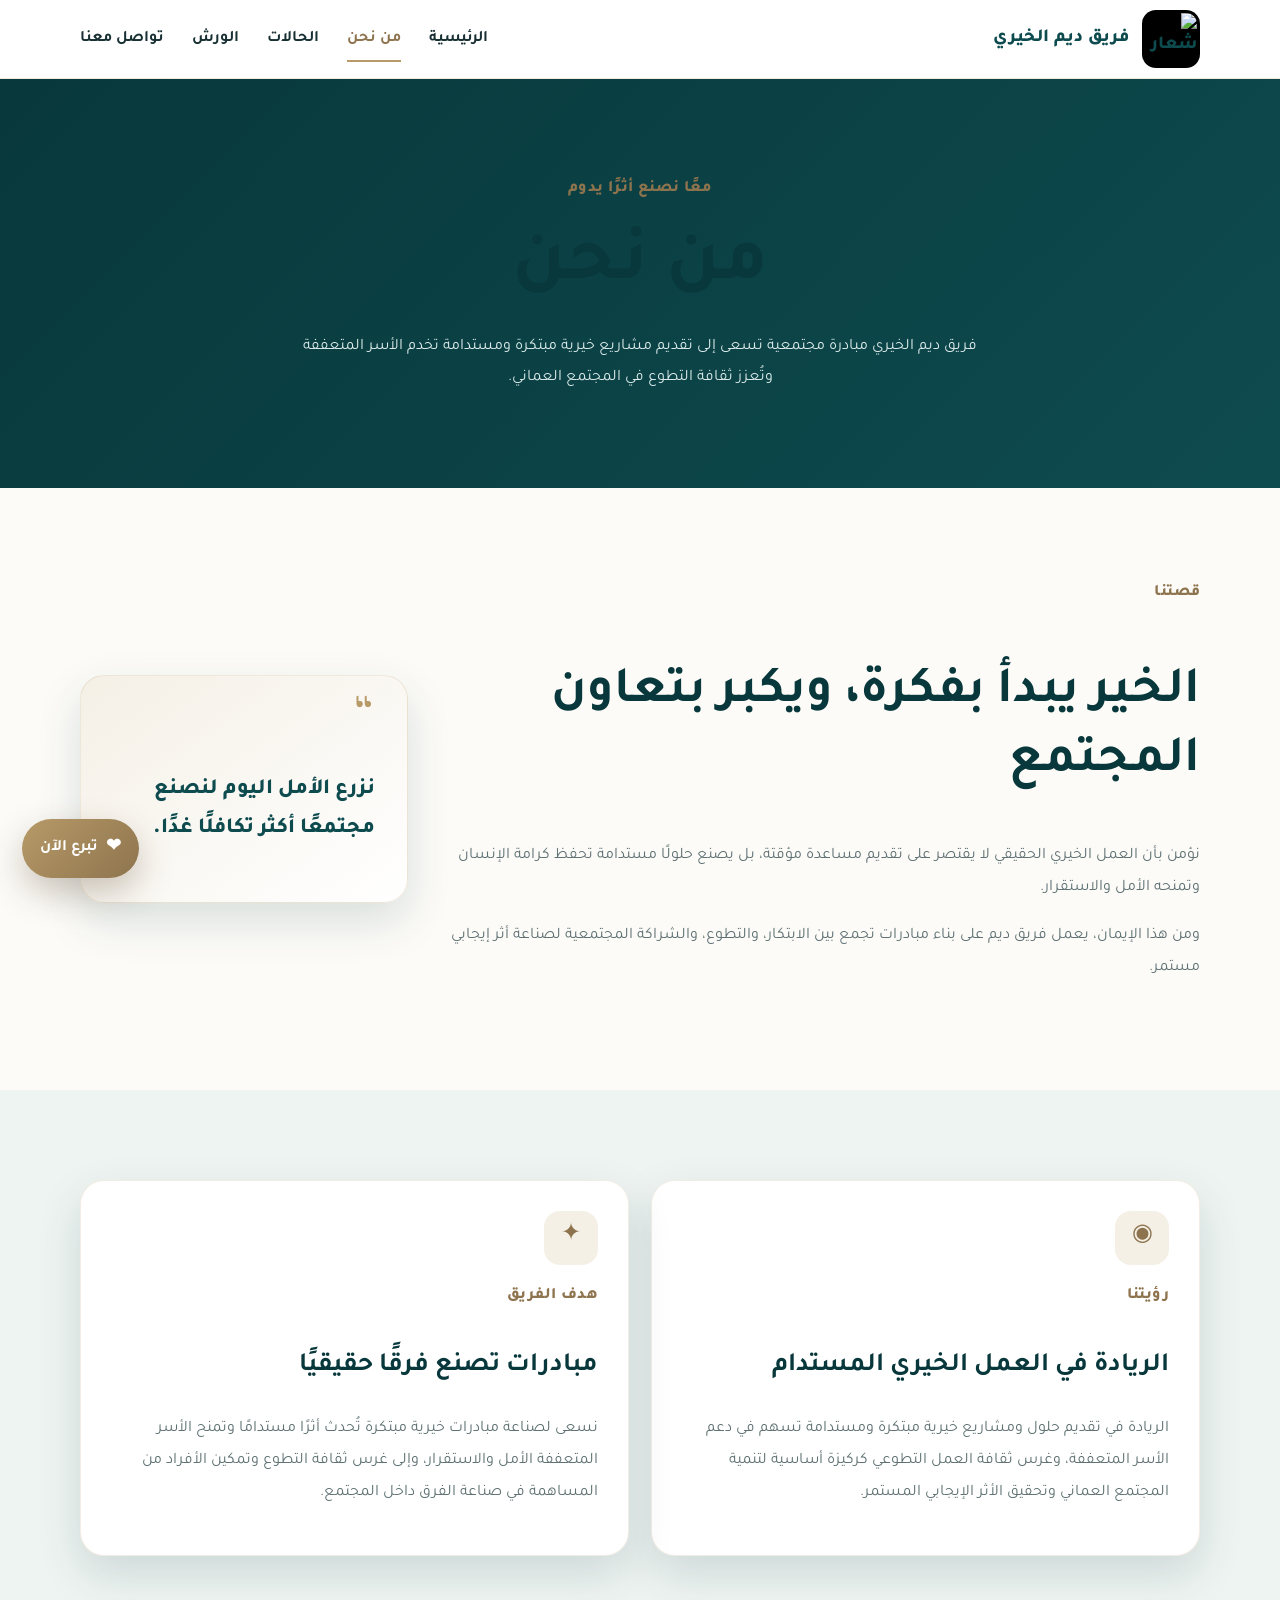
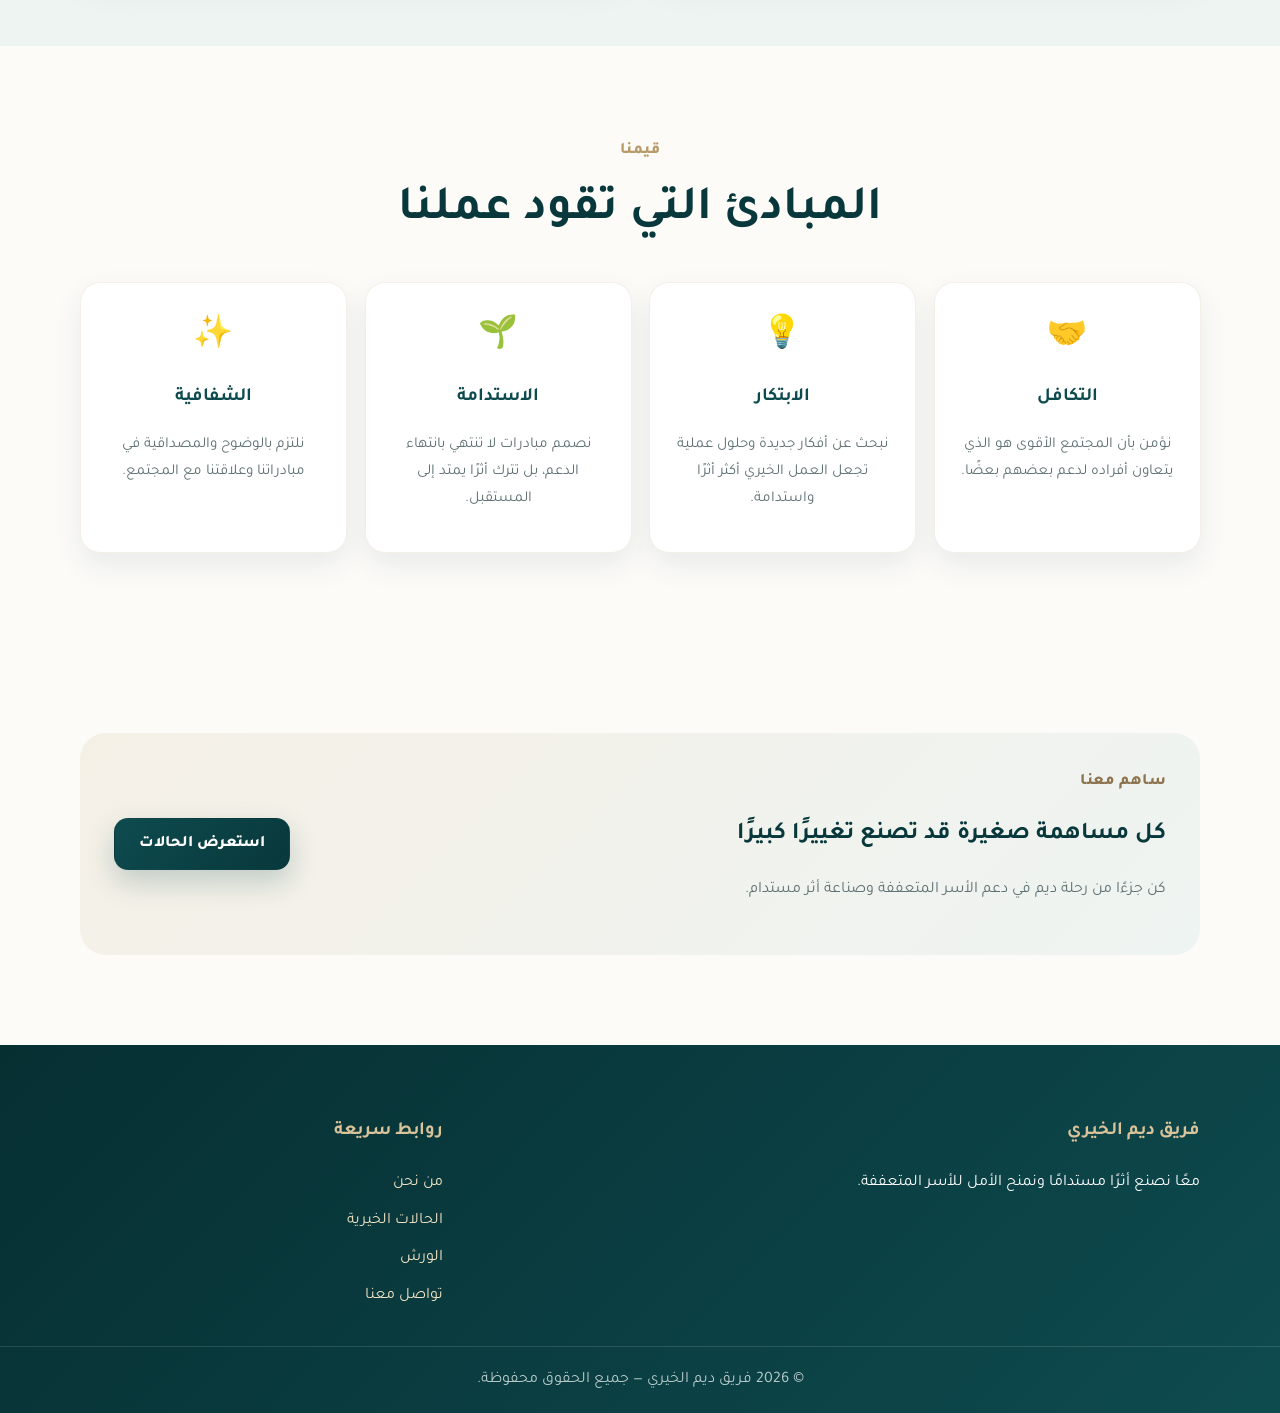
==== commit 851753ad: "Add files via upload" ====
--- a/about.html
+++ b/about.html
@@ -1,11 +1,28 @@
 <!DOCTYPE html>
 <html lang="ar" dir="rtl">
 <head>
-  <title>من نحن | فريق ديم الخيري</title>
+  <title>من نحن | فريق ديم الخيري في عُمان</title>
 
 <meta charset="UTF-8">
 <meta name="viewport" content="width=device-width, initial-scale=1.0, viewport-fit=cover">
-<meta name="description" content="الموقع الرسمي لفريق ديم الخيري">
+<meta name="description" content="تعرّف على رؤية فريق ديم الخيري ورسالة الفريق وقيمه في دعم الأسر المتعففة وتعزيز ثقافة التطوع والعمل الخيري المستدام في المجتمع العُماني.">
+
+<meta name="robots" content="index, follow, max-image-preview:large, max-snippet:-1, max-video-preview:-1">
+<meta name="author" content="فريق ديم الخيري">
+<meta name="theme-color" content="#0E4B4F">
+<meta property="og:locale" content="ar_OM">
+<meta property="og:type" content="website">
+<meta property="og:site_name" content="فريق ديم الخيري">
+<meta property="og:title" content="من نحن | فريق ديم الخيري في عُمان">
+<meta property="og:description" content="تعرّف على رؤية فريق ديم الخيري ورسالة الفريق وقيمه في دعم الأسر المتعففة وتعزيز ثقافة التطوع والعمل الخيري المستدام في المجتمع العُماني.">
+<meta property="og:image" content="images/hamad-case.jpeg">
+<meta property="og:image:alt" content="فريق ديم الخيري ومبادراته المجتمعية">
+<meta name="twitter:card" content="summary_large_image">
+<meta name="twitter:title" content="من نحن | فريق ديم الخيري في عُمان">
+<meta name="twitter:description" content="تعرّف على رؤية فريق ديم الخيري ورسالة الفريق وقيمه في دعم الأسر المتعففة وتعزيز ثقافة التطوع والعمل الخيري المستدام في المجتمع العُماني.">
+<meta name="twitter:image" content="images/hamad-case.jpeg">
+<link rel="icon" href="images/logo.png" type="image/png">
+<script type="application/ld+json">{"@context": "https://schema.org", "@type": "NGO", "name": "فريق ديم الخيري", "description": "فريق خيري عُماني يقدم مبادرات خيرية وورشًا هادفة لدعم الأسر المتعففة وتعزيز ثقافة التطوع.", "email": "mailto:deemm2026@gmail.com", "sameAs": ["https://www.instagram.com/deem.alatta/"], "areaServed": {"@type": "Country", "name": "Oman"}}</script>
 <link rel="preconnect" href="https://fonts.googleapis.com">
 <link rel="preconnect" href="https://fonts.gstatic.com" crossorigin>
 <link href="https://fonts.googleapis.com/css2?family=Tajawal:wght@400;500;700;800&display=swap" rel="stylesheet">
@@ -17,13 +34,13 @@
 <header class="site-header">
   <div class="container nav-wrap">
     <a class="brand" href="index.html" aria-label="الصفحة الرئيسية">
-      <img src="images/logo.png" alt="شعار فريق ديم الخيري">
+      <img src="images/logo.png" alt="شعار فريق ديم الخيري" width="58" height="58">
       <span>فريق ديم الخيري</span>
     </a>
     <button class="menu-toggle" aria-label="فتح القائمة" aria-expanded="false">☰</button>
     <nav class="main-nav">
       <a href="index.html">الرئيسية</a>
-      <a href="about.html">من نحن</a>
+      <a href="about.html" aria-current="page">من نحن</a>
       <a href="cases.html">الحالات</a>
       <a href="workshops.html">الورش</a>
       <a href="contact.html">تواصل معنا</a>
--- a/style.css
+++ b/style.css
@@ -687,3 +687,38 @@
 .native-share{background:var(--primary)}
 .share-note{width:100%;font-size:.9rem;margin:8px 0 0}
 @media(max-width:800px){.case-share-card{flex-direction:column;align-items:stretch}.share-actions{justify-content:stretch}.share-btn{width:100%;text-align:center}}
+
+
+/* ===== حركات ظهور خفيفة ومحسّنة للأداء ===== */
+[data-reveal]{
+  opacity:0;
+  transform:translateY(28px);
+  transition:opacity .7s ease, transform .7s cubic-bezier(.2,.7,.2,1);
+  transition-delay:var(--reveal-delay,0ms);
+  will-change:opacity,transform;
+}
+[data-reveal="left"]{transform:translateX(32px)}
+[data-reveal="right"]{transform:translateX(-32px)}
+[data-reveal].is-visible{opacity:1;transform:none}
+.hero-content>*{animation:heroEnter .75s both cubic-bezier(.2,.7,.2,1)}
+.hero-content>*:nth-child(2){animation-delay:.12s}
+.hero-content>*:nth-child(3){animation-delay:.22s}
+.hero-content>*:nth-child(4){animation-delay:.32s}
+@keyframes heroEnter{from{opacity:0;transform:translateY(24px)}to{opacity:1;transform:none}}
+.info-card,.value-card,.identity-card,.contact-card,.workshop-detail,.update-item,.featured-case,.workshop-banner,.workshop-card{
+  transition:transform .28s ease,box-shadow .28s ease,border-color .28s ease;
+}
+.info-card:hover,.value-card:hover,.identity-card:hover,.contact-card:hover,.workshop-detail:hover,.update-item:hover{
+  transform:translateY(-6px);box-shadow:0 18px 42px rgba(8,56,59,.13);border-color:rgba(183,154,104,.38)
+}
+.progress-bar{transform-origin:right center;animation:progressGrow 1.25s .35s both ease-out}
+@keyframes progressGrow{from{transform:scaleX(0)}to{transform:scaleX(1)}}
+.floating-donate span{animation:heartBeat 1.8s infinite ease-in-out}
+@keyframes heartBeat{0%,100%{transform:scale(1)}15%{transform:scale(1.18)}30%{transform:scale(1)}}
+.main-nav a[aria-current="page"]{color:var(--gold-dark)}
+.main-nav a[aria-current="page"]:after{width:100%}
+@media(prefers-reduced-motion:reduce){
+  html{scroll-behavior:auto}
+  *,*::before,*::after{animation-duration:.01ms!important;animation-iteration-count:1!important;transition-duration:.01ms!important;scroll-behavior:auto!important}
+  [data-reveal]{opacity:1;transform:none}
+}
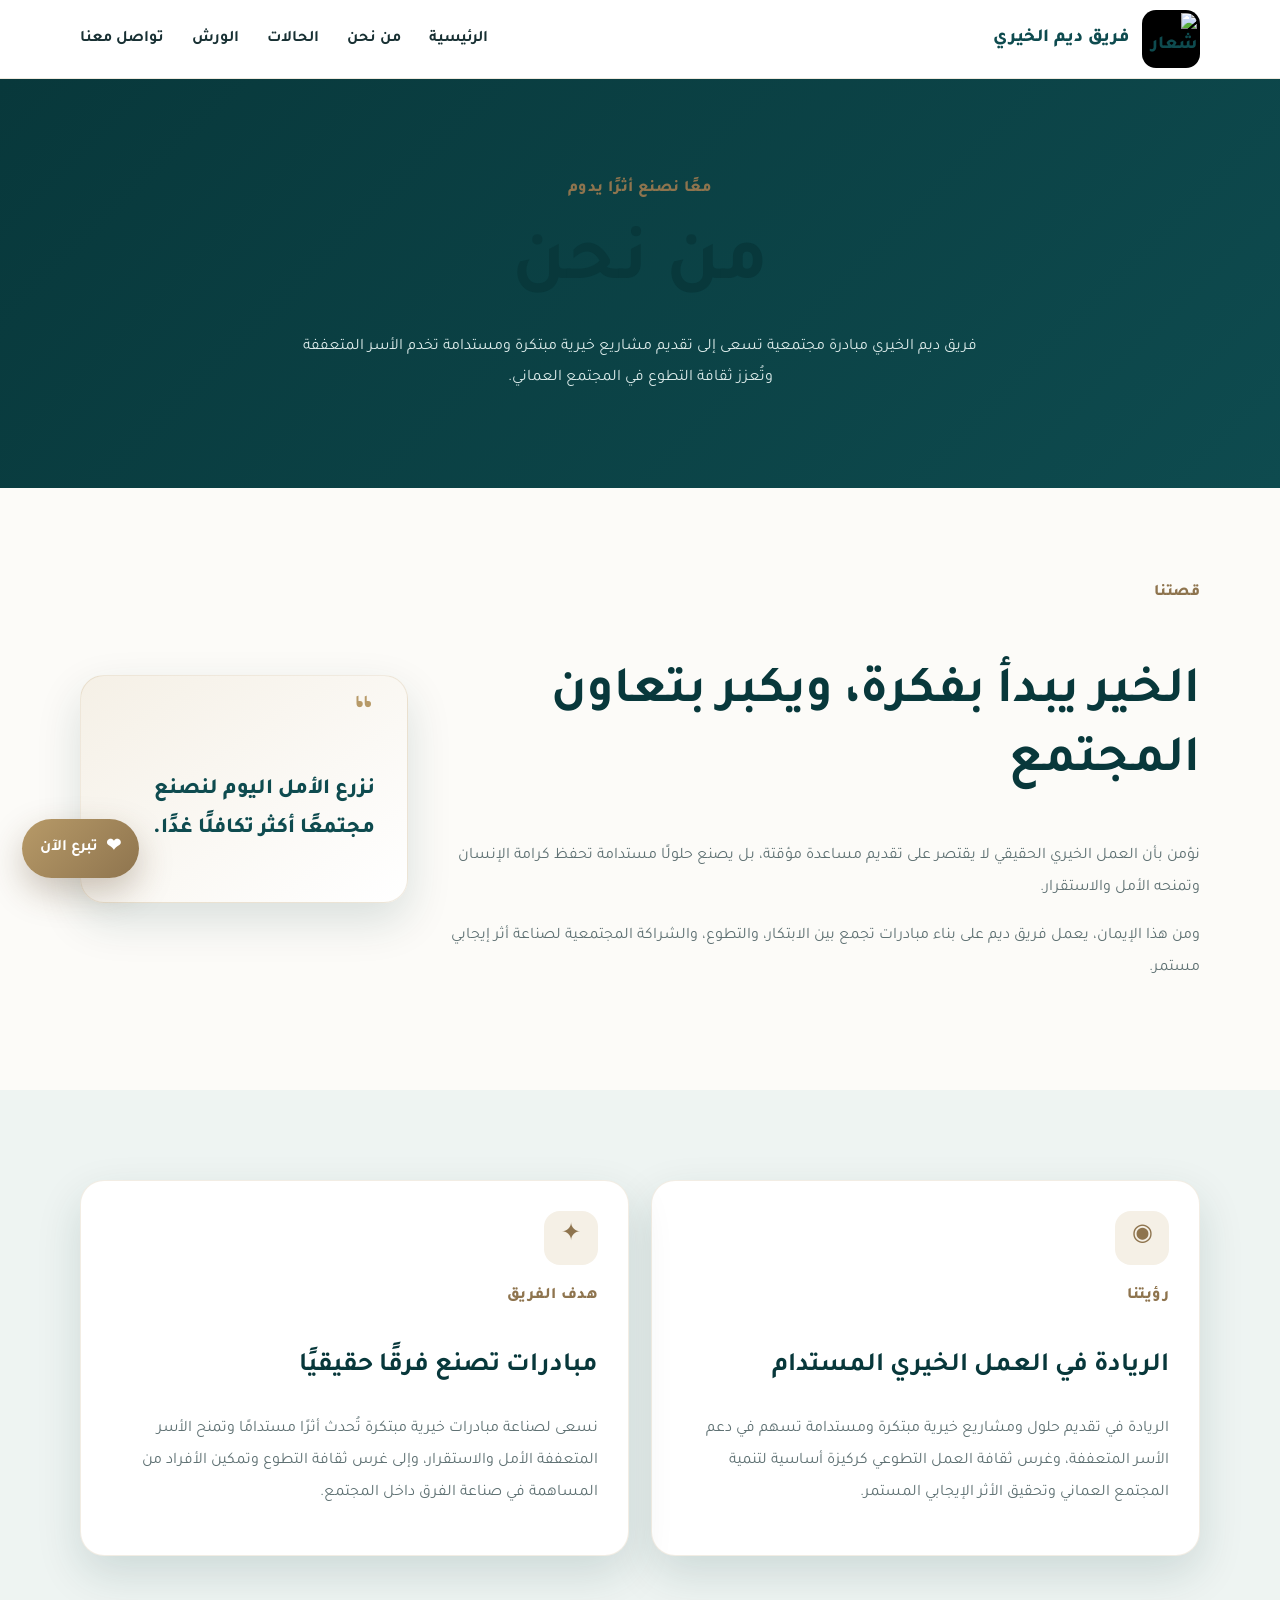
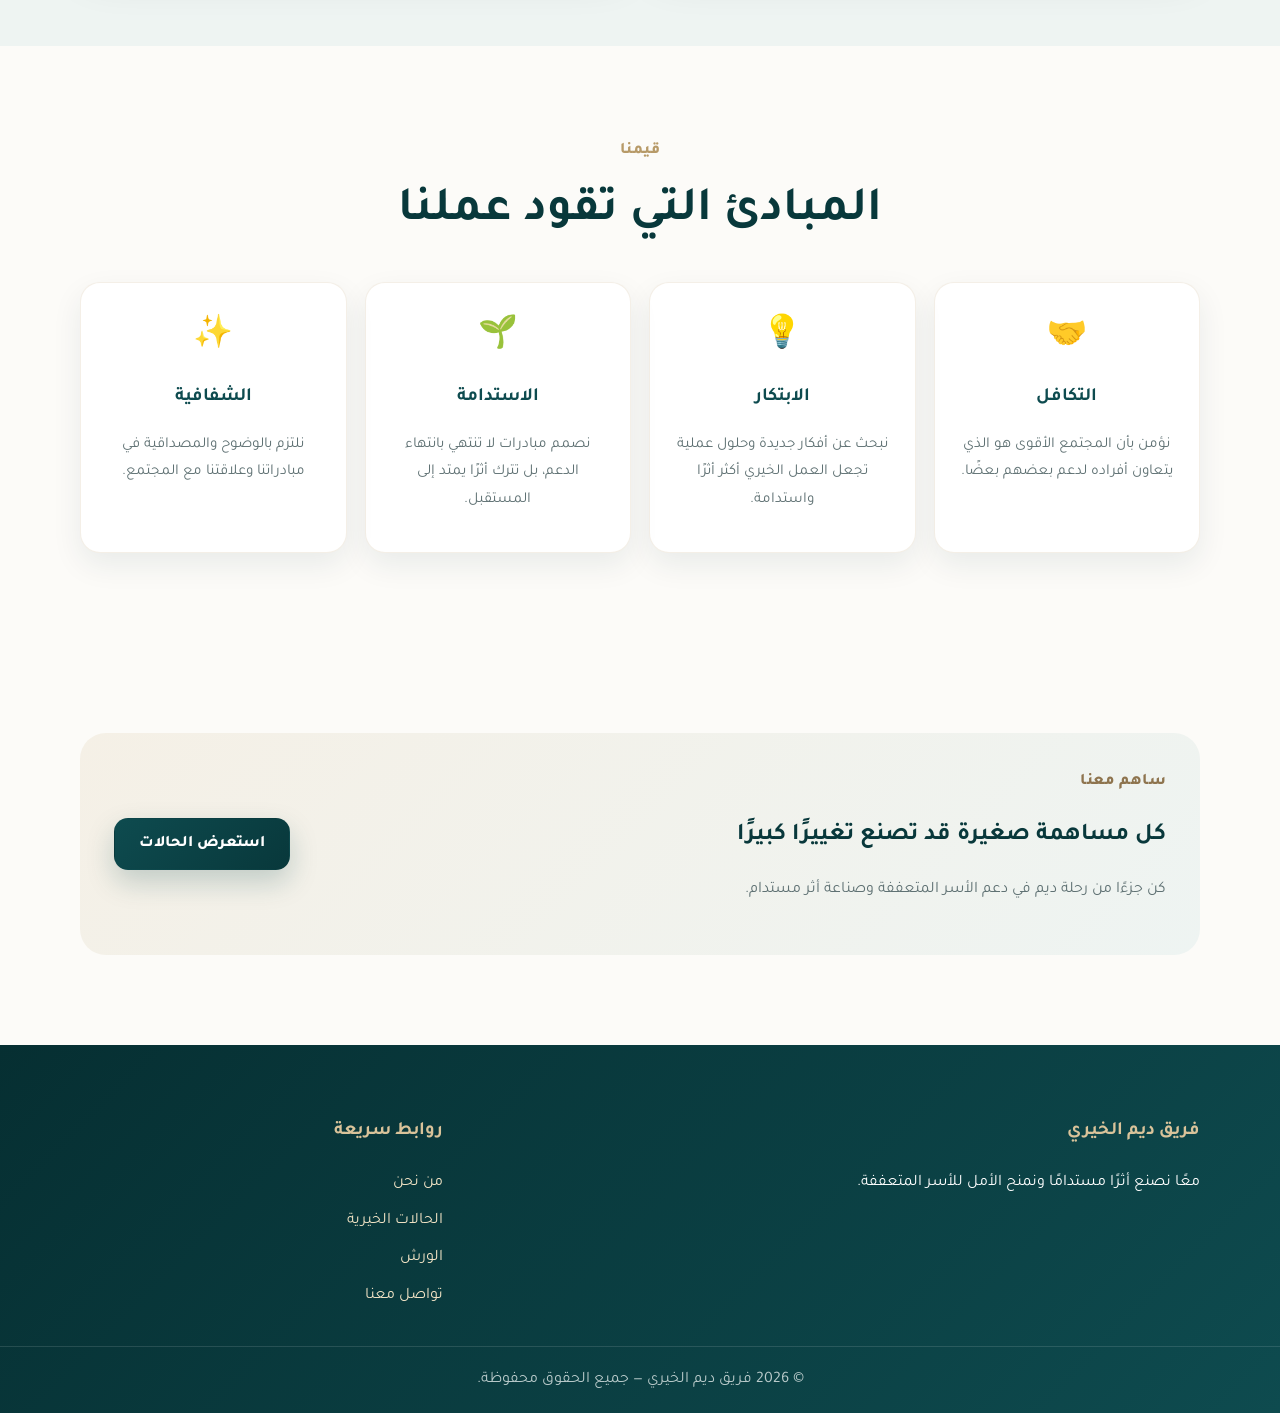
==== commit ff53c406: "Add files via upload" ====
--- a/about.html
+++ b/about.html
@@ -1,28 +1,11 @@
 <!DOCTYPE html>
 <html lang="ar" dir="rtl">
 <head>
-  <title>من نحن | فريق ديم الخيري في عُمان</title>
+  <title>من نحن | فريق ديم الخيري</title>
 
 <meta charset="UTF-8">
 <meta name="viewport" content="width=device-width, initial-scale=1.0, viewport-fit=cover">
-<meta name="description" content="تعرّف على رؤية فريق ديم الخيري ورسالة الفريق وقيمه في دعم الأسر المتعففة وتعزيز ثقافة التطوع والعمل الخيري المستدام في المجتمع العُماني.">
-
-<meta name="robots" content="index, follow, max-image-preview:large, max-snippet:-1, max-video-preview:-1">
-<meta name="author" content="فريق ديم الخيري">
-<meta name="theme-color" content="#0E4B4F">
-<meta property="og:locale" content="ar_OM">
-<meta property="og:type" content="website">
-<meta property="og:site_name" content="فريق ديم الخيري">
-<meta property="og:title" content="من نحن | فريق ديم الخيري في عُمان">
-<meta property="og:description" content="تعرّف على رؤية فريق ديم الخيري ورسالة الفريق وقيمه في دعم الأسر المتعففة وتعزيز ثقافة التطوع والعمل الخيري المستدام في المجتمع العُماني.">
-<meta property="og:image" content="images/hamad-case.jpeg">
-<meta property="og:image:alt" content="فريق ديم الخيري ومبادراته المجتمعية">
-<meta name="twitter:card" content="summary_large_image">
-<meta name="twitter:title" content="من نحن | فريق ديم الخيري في عُمان">
-<meta name="twitter:description" content="تعرّف على رؤية فريق ديم الخيري ورسالة الفريق وقيمه في دعم الأسر المتعففة وتعزيز ثقافة التطوع والعمل الخيري المستدام في المجتمع العُماني.">
-<meta name="twitter:image" content="images/hamad-case.jpeg">
-<link rel="icon" href="images/logo.png" type="image/png">
-<script type="application/ld+json">{"@context": "https://schema.org", "@type": "NGO", "name": "فريق ديم الخيري", "description": "فريق خيري عُماني يقدم مبادرات خيرية وورشًا هادفة لدعم الأسر المتعففة وتعزيز ثقافة التطوع.", "email": "mailto:deemm2026@gmail.com", "sameAs": ["https://www.instagram.com/deem.alatta/"], "areaServed": {"@type": "Country", "name": "Oman"}}</script>
+<meta name="description" content="الموقع الرسمي لفريق ديم الخيري">
 <link rel="preconnect" href="https://fonts.googleapis.com">
 <link rel="preconnect" href="https://fonts.gstatic.com" crossorigin>
 <link href="https://fonts.googleapis.com/css2?family=Tajawal:wght@400;500;700;800&display=swap" rel="stylesheet">
@@ -34,13 +17,13 @@
 <header class="site-header">
   <div class="container nav-wrap">
     <a class="brand" href="index.html" aria-label="الصفحة الرئيسية">
-      <img src="images/logo.png" alt="شعار فريق ديم الخيري" width="58" height="58">
+      <img src="images/logo.png" alt="شعار فريق ديم الخيري">
       <span>فريق ديم الخيري</span>
     </a>
     <button class="menu-toggle" aria-label="فتح القائمة" aria-expanded="false">☰</button>
     <nav class="main-nav">
       <a href="index.html">الرئيسية</a>
-      <a href="about.html" aria-current="page">من نحن</a>
+      <a href="about.html">من نحن</a>
       <a href="cases.html">الحالات</a>
       <a href="workshops.html">الورش</a>
       <a href="contact.html">تواصل معنا</a>
--- a/style.css
+++ b/style.css
@@ -687,38 +687,3 @@
 .native-share{background:var(--primary)}
 .share-note{width:100%;font-size:.9rem;margin:8px 0 0}
 @media(max-width:800px){.case-share-card{flex-direction:column;align-items:stretch}.share-actions{justify-content:stretch}.share-btn{width:100%;text-align:center}}
-
-
-/* ===== حركات ظهور خفيفة ومحسّنة للأداء ===== */
-[data-reveal]{
-  opacity:0;
-  transform:translateY(28px);
-  transition:opacity .7s ease, transform .7s cubic-bezier(.2,.7,.2,1);
-  transition-delay:var(--reveal-delay,0ms);
-  will-change:opacity,transform;
-}
-[data-reveal="left"]{transform:translateX(32px)}
-[data-reveal="right"]{transform:translateX(-32px)}
-[data-reveal].is-visible{opacity:1;transform:none}
-.hero-content>*{animation:heroEnter .75s both cubic-bezier(.2,.7,.2,1)}
-.hero-content>*:nth-child(2){animation-delay:.12s}
-.hero-content>*:nth-child(3){animation-delay:.22s}
-.hero-content>*:nth-child(4){animation-delay:.32s}
-@keyframes heroEnter{from{opacity:0;transform:translateY(24px)}to{opacity:1;transform:none}}
-.info-card,.value-card,.identity-card,.contact-card,.workshop-detail,.update-item,.featured-case,.workshop-banner,.workshop-card{
-  transition:transform .28s ease,box-shadow .28s ease,border-color .28s ease;
-}
-.info-card:hover,.value-card:hover,.identity-card:hover,.contact-card:hover,.workshop-detail:hover,.update-item:hover{
-  transform:translateY(-6px);box-shadow:0 18px 42px rgba(8,56,59,.13);border-color:rgba(183,154,104,.38)
-}
-.progress-bar{transform-origin:right center;animation:progressGrow 1.25s .35s both ease-out}
-@keyframes progressGrow{from{transform:scaleX(0)}to{transform:scaleX(1)}}
-.floating-donate span{animation:heartBeat 1.8s infinite ease-in-out}
-@keyframes heartBeat{0%,100%{transform:scale(1)}15%{transform:scale(1.18)}30%{transform:scale(1)}}
-.main-nav a[aria-current="page"]{color:var(--gold-dark)}
-.main-nav a[aria-current="page"]:after{width:100%}
-@media(prefers-reduced-motion:reduce){
-  html{scroll-behavior:auto}
-  *,*::before,*::after{animation-duration:.01ms!important;animation-iteration-count:1!important;transition-duration:.01ms!important;scroll-behavior:auto!important}
-  [data-reveal]{opacity:1;transform:none}
-}
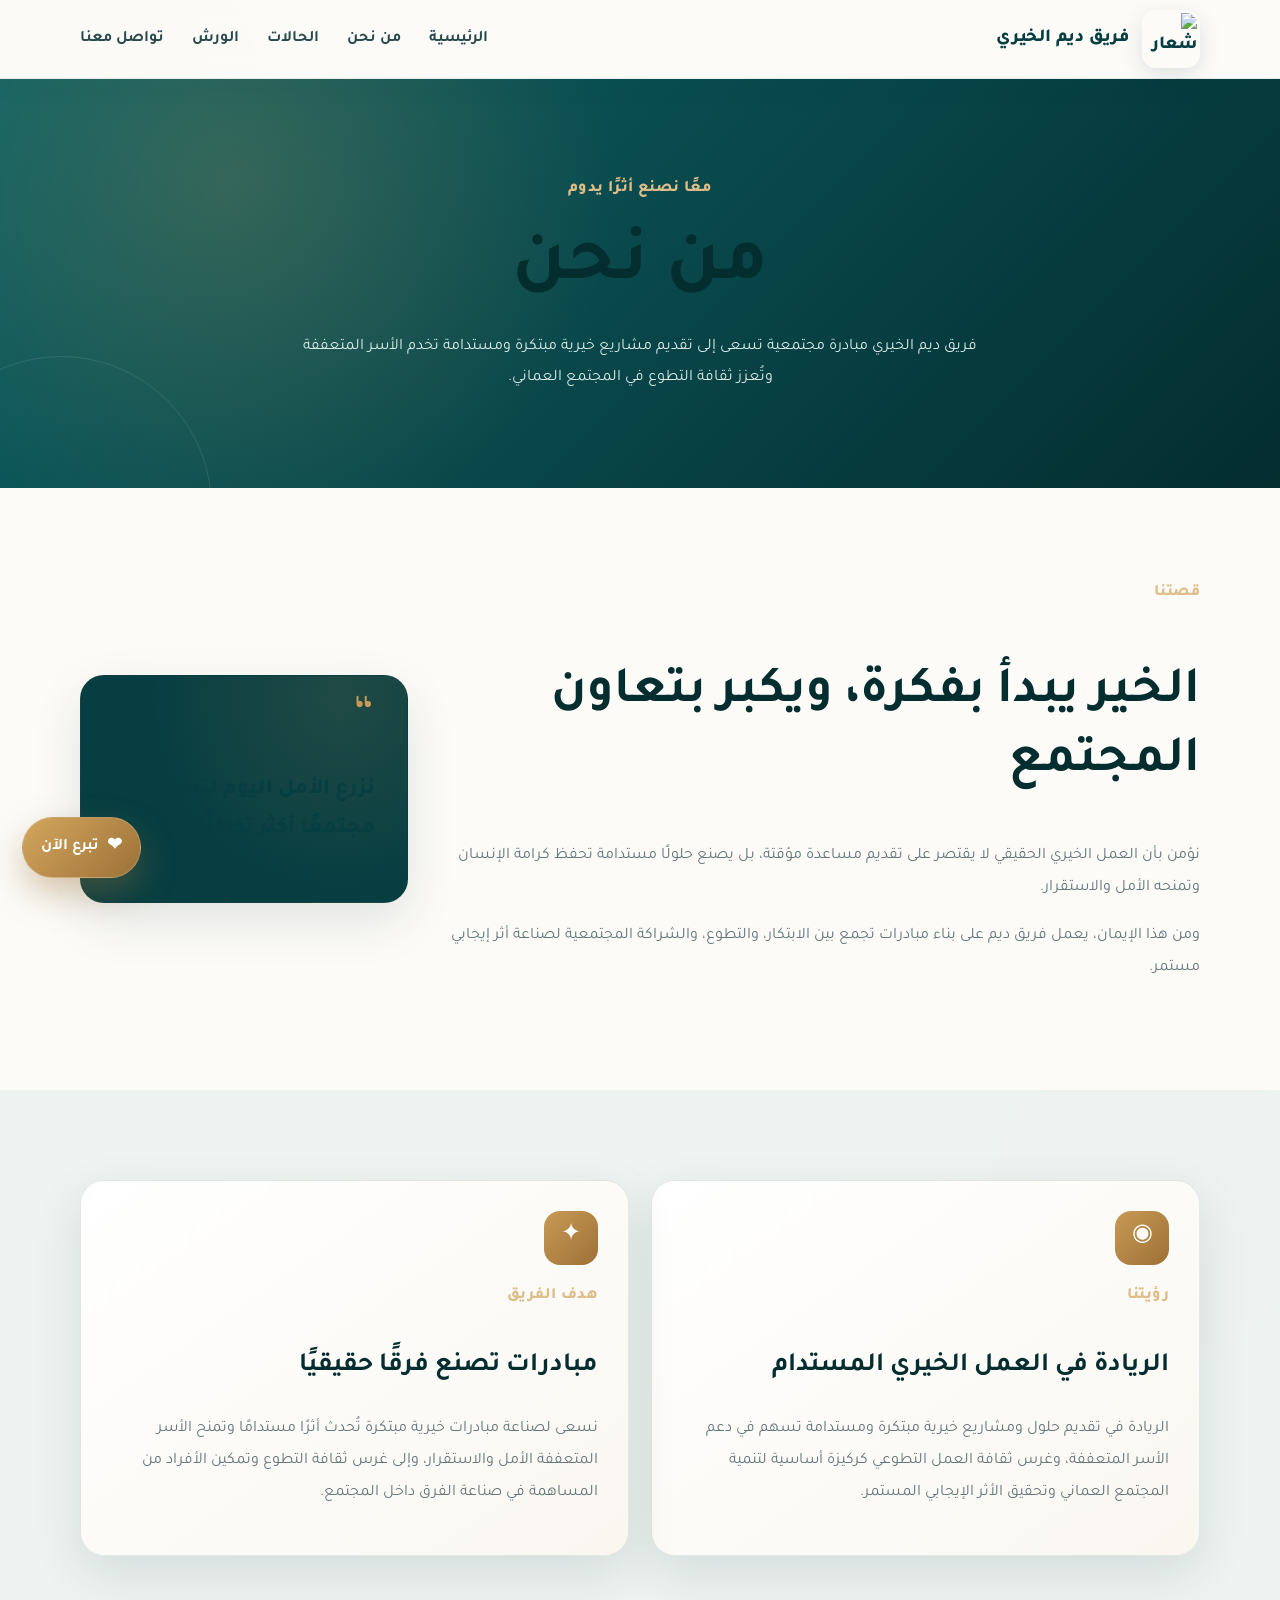
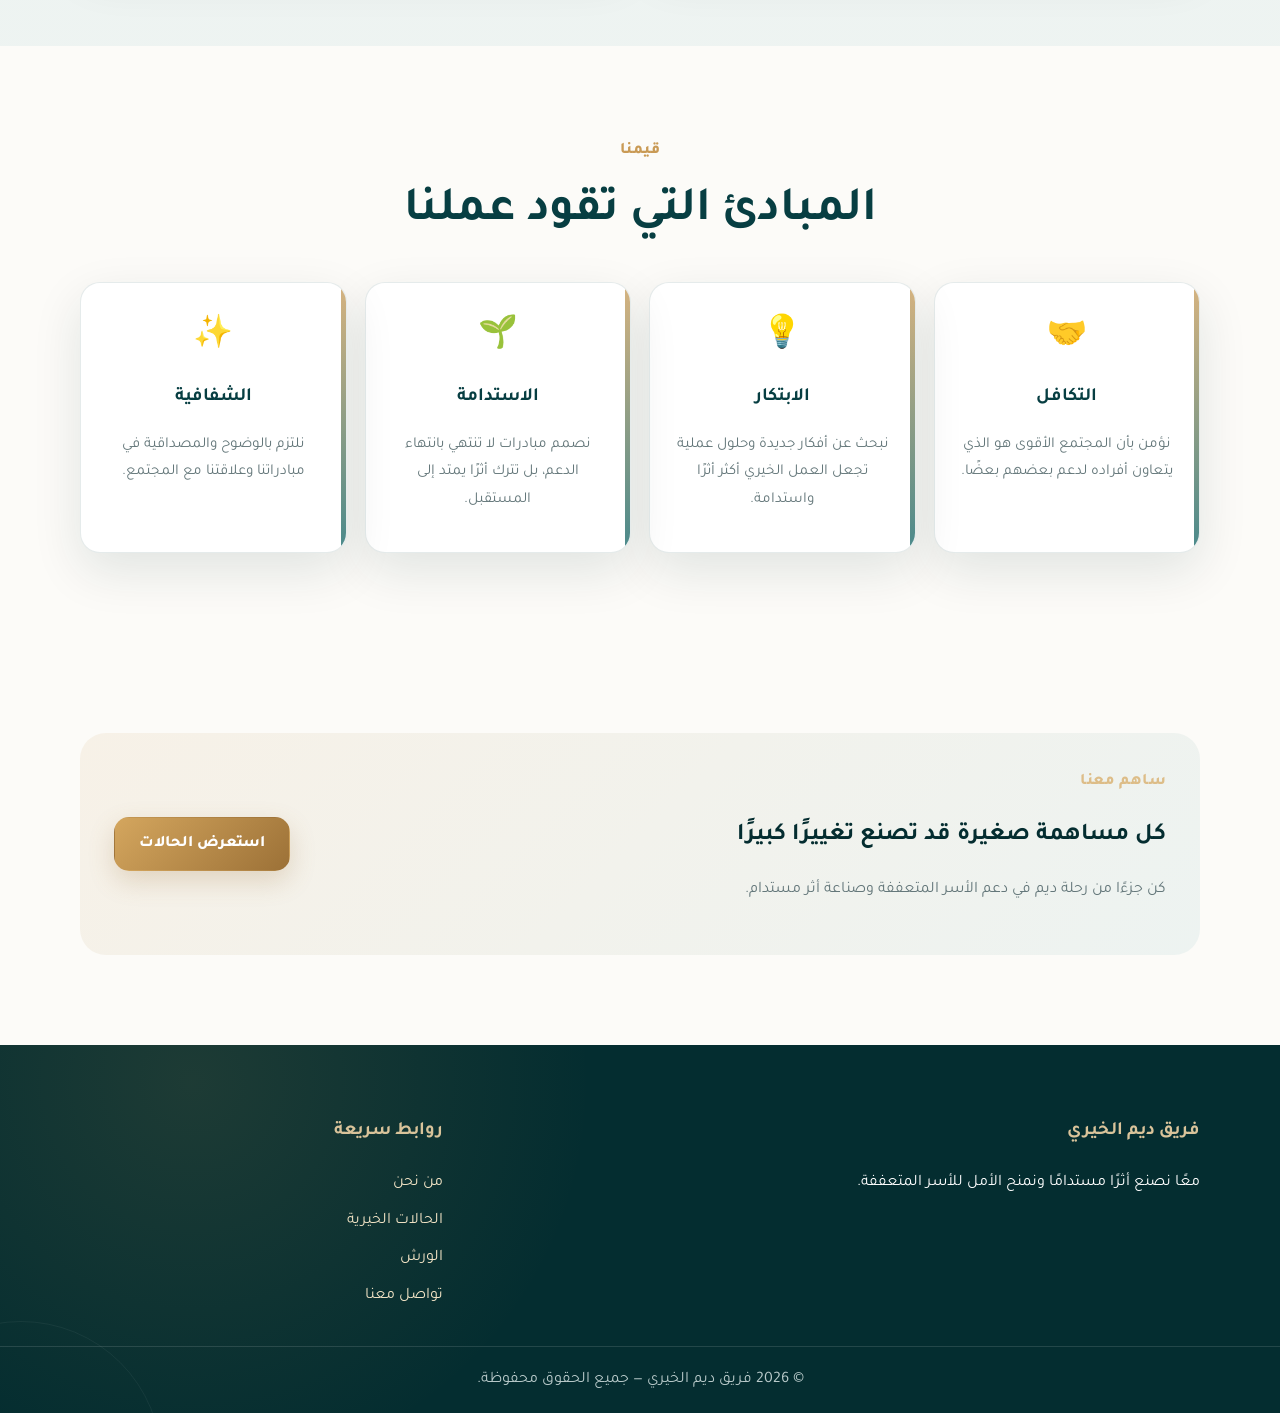
==== commit 02bf3d74: "Add files via upload" ====
--- a/about.html
+++ b/about.html
@@ -5,6 +5,7 @@
 
 <meta charset="UTF-8">
 <meta name="viewport" content="width=device-width, initial-scale=1.0, viewport-fit=cover">
+<meta name="theme-color" content="#073E42">
 <meta name="description" content="الموقع الرسمي لفريق ديم الخيري">
 <link rel="preconnect" href="https://fonts.googleapis.com">
 <link rel="preconnect" href="https://fonts.gstatic.com" crossorigin>
--- a/style.css
+++ b/style.css
@@ -687,3 +687,428 @@
 .native-share{background:var(--primary)}
 .share-note{width:100%;font-size:.9rem;margin:8px 0 0}
 @media(max-width:800px){.case-share-card{flex-direction:column;align-items:stretch}.share-actions{justify-content:stretch}.share-btn{width:100%;text-align:center}}
+
+
+/* =========================================================
+   الهوية الاحترافية الجديدة — Deem Signature 2026
+   ========================================================= */
+:root{
+  --primary:#073E42;
+  --primary-dark:#042D30;
+  --primary-light:#0D6265;
+  --gold:#C99A55;
+  --gold-dark:#9C7137;
+  --cream:#F7F1E7;
+  --soft:#EDF3F1;
+  --text:#173336;
+  --muted:#64777A;
+  --white:#FFFFFF;
+  --surface:#FFFFFF;
+  --border:rgba(7,62,66,.10);
+  --shadow:0 18px 50px rgba(4,45,48,.11);
+  --shadow-hover:0 24px 65px rgba(4,45,48,.17);
+  --radius:24px;
+}
+
+body{
+  background:
+    radial-gradient(circle at 8% 3%,rgba(201,154,85,.08),transparent 24rem),
+    #FCFBF8;
+  color:var(--text);
+}
+
+/* الرأس والقائمة */
+.site-header{
+  background:rgba(252,251,248,.90);
+  border-bottom:1px solid rgba(7,62,66,.08);
+  box-shadow:0 8px 30px rgba(4,45,48,.035);
+}
+.brand{
+  color:var(--primary);
+  letter-spacing:-.2px;
+}
+.brand img{
+  background:transparent;
+  border-radius:14px;
+  box-shadow:0 7px 22px rgba(4,45,48,.12);
+}
+.main-nav a{
+  color:#294A4D;
+  transition:color .25s ease;
+}
+.main-nav a:hover{
+  color:var(--primary);
+}
+.main-nav a:after{
+  height:3px;
+  border-radius:999px;
+  background:linear-gradient(90deg,var(--gold),#E0B978);
+}
+
+/* العناوين الرئيسية */
+.hero{
+  min-height:680px;
+  background:
+    linear-gradient(110deg,rgba(3,39,42,.92),rgba(3,39,42,.60)),
+    url("images/hamad-case.jpeg") center/cover;
+}
+.hero:after{
+  content:"";
+  position:absolute;
+  inset:auto 0 0;
+  height:180px;
+  background:linear-gradient(transparent,rgba(3,39,42,.30));
+  pointer-events:none;
+}
+.hero-content{
+  text-align:right;
+  margin-inline-start:auto;
+  margin-inline-end:0;
+}
+.hero h1{
+  max-width:830px;
+  letter-spacing:-1.5px;
+}
+.hero p{
+  margin-inline:0;
+  max-width:660px;
+}
+.hero-actions{
+  justify-content:flex-start;
+}
+.page-hero{
+  position:relative;
+  overflow:hidden;
+  background:
+    radial-gradient(circle at 15% 25%,rgba(201,154,85,.25),transparent 24rem),
+    linear-gradient(135deg,var(--primary-light),var(--primary-dark));
+}
+.page-hero:after{
+  content:"";
+  position:absolute;
+  width:300px;
+  height:300px;
+  border:1px solid rgba(255,255,255,.10);
+  border-radius:50%;
+  left:-90px;
+  bottom:-170px;
+}
+.eyebrow,.section-tag{
+  color:#DDBD88;
+}
+
+/* الأزرار */
+.btn{
+  min-height:54px;
+  border-radius:15px;
+  box-shadow:none;
+  transition:transform .25s ease,box-shadow .25s ease,filter .25s ease;
+}
+.btn-primary{
+  background:linear-gradient(135deg,#D4A65E,var(--gold-dark));
+  color:#fff;
+  box-shadow:0 10px 26px rgba(156,113,55,.23);
+}
+.btn-primary:hover{
+  transform:translateY(-3px);
+  filter:none;
+  box-shadow:0 15px 32px rgba(156,113,55,.32);
+}
+.btn-outline{
+  border-color:rgba(255,255,255,.58);
+  background:rgba(255,255,255,.06);
+  backdrop-filter:blur(8px);
+}
+
+/* البطاقات */
+.featured-case,
+.case-story,
+.donation-card,
+.info-card,
+.contact-card,
+.workshop-card,
+.identity-card,
+.value-card,
+.about-quote{
+  border:1px solid var(--border);
+  box-shadow:var(--shadow);
+}
+.featured-case,
+.workshop-card,
+.case-story,
+.donation-card{
+  background:linear-gradient(145deg,#fff,#FDFBF7);
+}
+.featured-case{
+  transition:transform .35s ease,box-shadow .35s ease;
+}
+.featured-case:hover{
+  transform:translateY(-5px);
+  box-shadow:var(--shadow-hover);
+}
+.case-image{
+  position:relative;
+  overflow:hidden;
+}
+.case-image:after{
+  content:"";
+  position:absolute;
+  inset:0;
+  background:linear-gradient(90deg,transparent 60%,rgba(7,62,66,.09));
+  pointer-events:none;
+}
+.case-image img{
+  transition:transform .7s ease;
+}
+.featured-case:hover .case-image img{
+  transform:scale(1.025);
+}
+.case-number{
+  background:rgba(201,154,85,.12);
+  border:1px solid rgba(201,154,85,.20);
+  color:var(--gold-dark);
+}
+
+/* أرقام الحالة */
+.amount-row div,
+.workshop-detail{
+  background:linear-gradient(145deg,#F3F7F5,#EDF3F1);
+  border:1px solid rgba(7,62,66,.055);
+}
+.amount-row strong,
+.donation-stat strong,
+.workshop-detail strong{
+  color:var(--primary);
+}
+.progress{
+  height:13px;
+  background:#E1E8E5;
+}
+.progress.large{
+  height:17px;
+}
+.progress-bar{
+  position:relative;
+  overflow:hidden;
+  background:linear-gradient(90deg,#72ACC7,#3D89AD);
+  box-shadow:0 0 18px rgba(61,137,173,.22);
+}
+.progress-bar:after{
+  content:"";
+  position:absolute;
+  inset:0;
+  background:linear-gradient(90deg,transparent,rgba(255,255,255,.45),transparent);
+  transform:translateX(-100%);
+  animation:deemProgressShine 3s ease-in-out infinite;
+}
+@keyframes deemProgressShine{
+  60%,100%{transform:translateX(100%)}
+}
+
+/* الأقسام */
+.section-heading h2,
+.text-panel h2,
+.case-content h3,
+.case-story h2,
+.workshop-copy h2,
+.workshop-card h2{
+  color:var(--primary);
+  letter-spacing:-.5px;
+}
+.soft-bg{
+  background:
+    linear-gradient(rgba(237,243,241,.96),rgba(237,243,241,.96)),
+    radial-gradient(circle at 90% 20%,rgba(201,154,85,.16),transparent 22rem);
+}
+.info-card,
+.contact-card,
+.value-card{
+  position:relative;
+  overflow:hidden;
+  transition:transform .3s ease,box-shadow .3s ease,border-color .3s ease;
+}
+.info-card:before,
+.contact-card:before,
+.value-card:before{
+  content:"";
+  position:absolute;
+  right:0;
+  top:0;
+  width:5px;
+  height:100%;
+  background:linear-gradient(var(--gold),var(--primary-light));
+  opacity:.75;
+}
+.info-card:hover,
+.contact-card:hover,
+.value-card:hover{
+  transform:translateY(-6px);
+  box-shadow:var(--shadow-hover);
+  border-color:rgba(201,154,85,.26);
+}
+
+/* الورشة */
+.workshop-highlight{
+  background:
+    radial-gradient(circle at 10% 50%,rgba(201,154,85,.15),transparent 20rem),
+    linear-gradient(135deg,#F8F2E8,#EAF2EF);
+}
+.workshop-banner{
+  position:relative;
+  overflow:hidden;
+  border:1px solid var(--border);
+}
+.workshop-banner:after{
+  content:"";
+  position:absolute;
+  width:240px;
+  height:240px;
+  border-radius:50%;
+  background:rgba(201,154,85,.09);
+  left:-80px;
+  top:-110px;
+}
+.workshop-visual{
+  filter:drop-shadow(0 16px 24px rgba(4,45,48,.15));
+}
+.countdown-card{
+  background:
+    radial-gradient(circle at 20% 20%,rgba(201,154,85,.18),transparent 15rem),
+    linear-gradient(135deg,var(--primary-light),var(--primary-dark));
+  border:1px solid rgba(255,255,255,.11);
+}
+.countdown>div{
+  background:rgba(255,255,255,.095);
+  border:1px solid rgba(255,255,255,.15);
+  backdrop-filter:blur(7px);
+}
+.workshop-section{
+  border:1px solid rgba(7,62,66,.07);
+}
+.benefit-box{
+  background:linear-gradient(145deg,#F9F3E8,#F5EBDD);
+}
+
+/* صفحة من نحن */
+.about-hero{
+  background:
+    radial-gradient(circle at 18% 25%,rgba(201,154,85,.22),transparent 24rem),
+    linear-gradient(135deg,var(--primary-light),var(--primary-dark));
+}
+.about-quote{
+  background:
+    radial-gradient(circle at 80% 10%,rgba(201,154,85,.13),transparent 12rem),
+    var(--primary);
+}
+.identity-card{
+  background:linear-gradient(145deg,#fff,#FAF7F1);
+  transition:transform .3s ease,box-shadow .3s ease;
+}
+.identity-card:hover{
+  transform:translateY(-5px);
+  box-shadow:var(--shadow-hover);
+}
+.identity-icon{
+  background:linear-gradient(135deg,var(--gold),var(--gold-dark));
+  color:white;
+}
+
+/* التنبيهات والتواصل */
+.notice-box{
+  background:linear-gradient(135deg,#F8F1E6,#F4E9D8);
+  border:1px solid rgba(201,154,85,.20);
+}
+blockquote{
+  background:linear-gradient(135deg,#F9F3E9,#F5EBDD);
+  border-right-color:var(--gold);
+}
+.case-share-card{
+  background:
+    radial-gradient(circle at 10% 50%,rgba(201,154,85,.18),transparent 17rem),
+    linear-gradient(135deg,var(--primary-light),var(--primary-dark));
+}
+.share-btn{
+  box-shadow:0 8px 20px rgba(4,45,48,.10);
+}
+
+/* زر التبرع العائم */
+.floating-donate{
+  background:linear-gradient(135deg,#D4A65E,var(--gold-dark));
+  box-shadow:0 15px 35px rgba(156,113,55,.38);
+  border:1px solid rgba(255,255,255,.20);
+}
+.floating-donate:hover{
+  transform:translateY(-4px) scale(1.02);
+}
+
+/* التذييل */
+.site-footer{
+  position:relative;
+  overflow:hidden;
+  background:
+    radial-gradient(circle at 15% 10%,rgba(201,154,85,.13),transparent 25rem),
+    #042D30;
+}
+.site-footer:after{
+  content:"";
+  position:absolute;
+  width:280px;
+  height:280px;
+  border:1px solid rgba(255,255,255,.05);
+  border-radius:50%;
+  left:-120px;
+  bottom:-190px;
+}
+.footer-grid,.copyright{
+  position:relative;
+  z-index:1;
+}
+
+/* حالات التركيز لسهولة الاستخدام */
+a:focus-visible,
+button:focus-visible{
+  outline:3px solid rgba(201,154,85,.48);
+  outline-offset:4px;
+}
+
+/* الجوال */
+@media(max-width:800px){
+  .hero-content{
+    text-align:center;
+  }
+  .hero p{
+    margin-inline:auto;
+  }
+  .hero-actions{
+    justify-content:center;
+  }
+  .main-nav{
+    background:rgba(252,251,248,.98);
+    border:1px solid rgba(7,62,66,.08);
+  }
+  .main-nav a{
+    background:#F3F6F4;
+    color:var(--primary);
+  }
+  .case-image:after{
+    background:linear-gradient(transparent 70%,rgba(7,62,66,.08));
+  }
+}
+
+@media(max-width:480px){
+  .site-header{
+    backdrop-filter:blur(16px);
+  }
+  .hero{
+    min-height:540px;
+  }
+  .hero h1{
+    letter-spacing:-.7px;
+  }
+  .featured-case,
+  .workshop-card,
+  .case-story,
+  .donation-card{
+    border-radius:19px;
+  }
+}
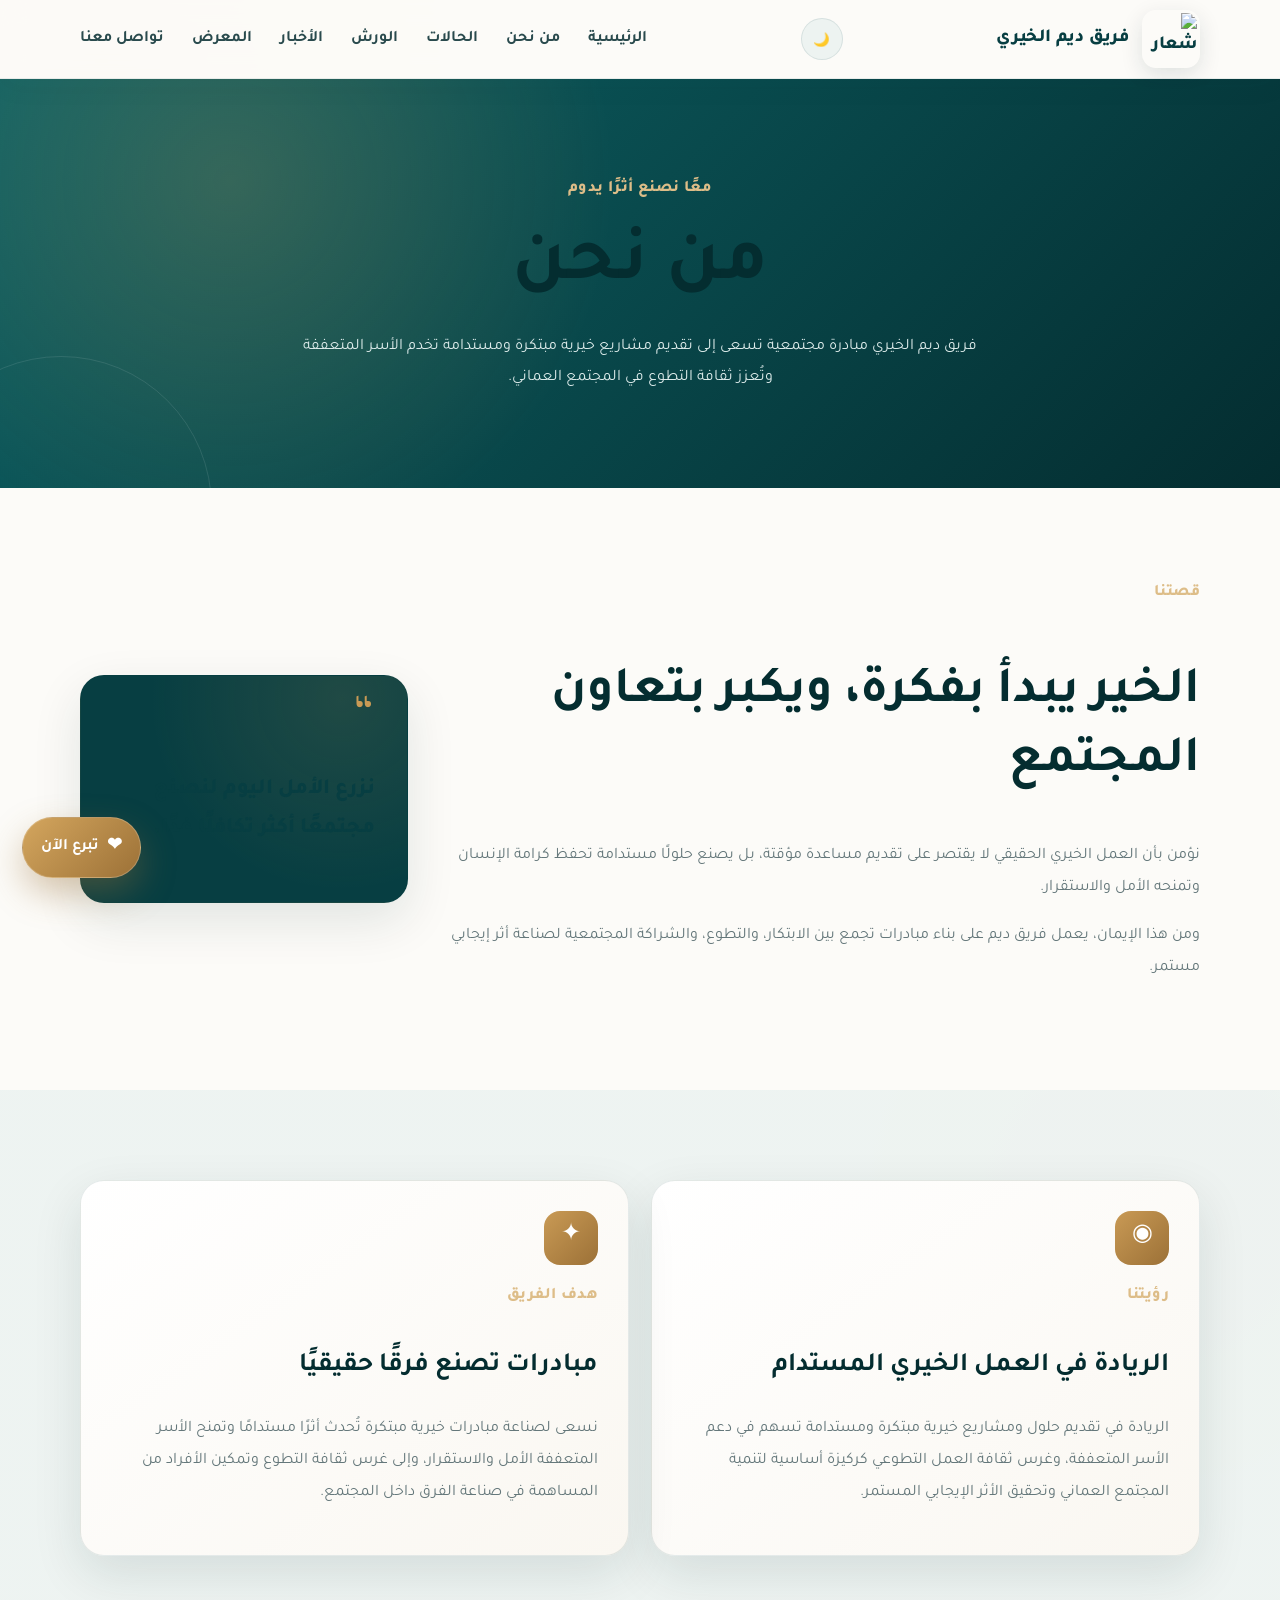
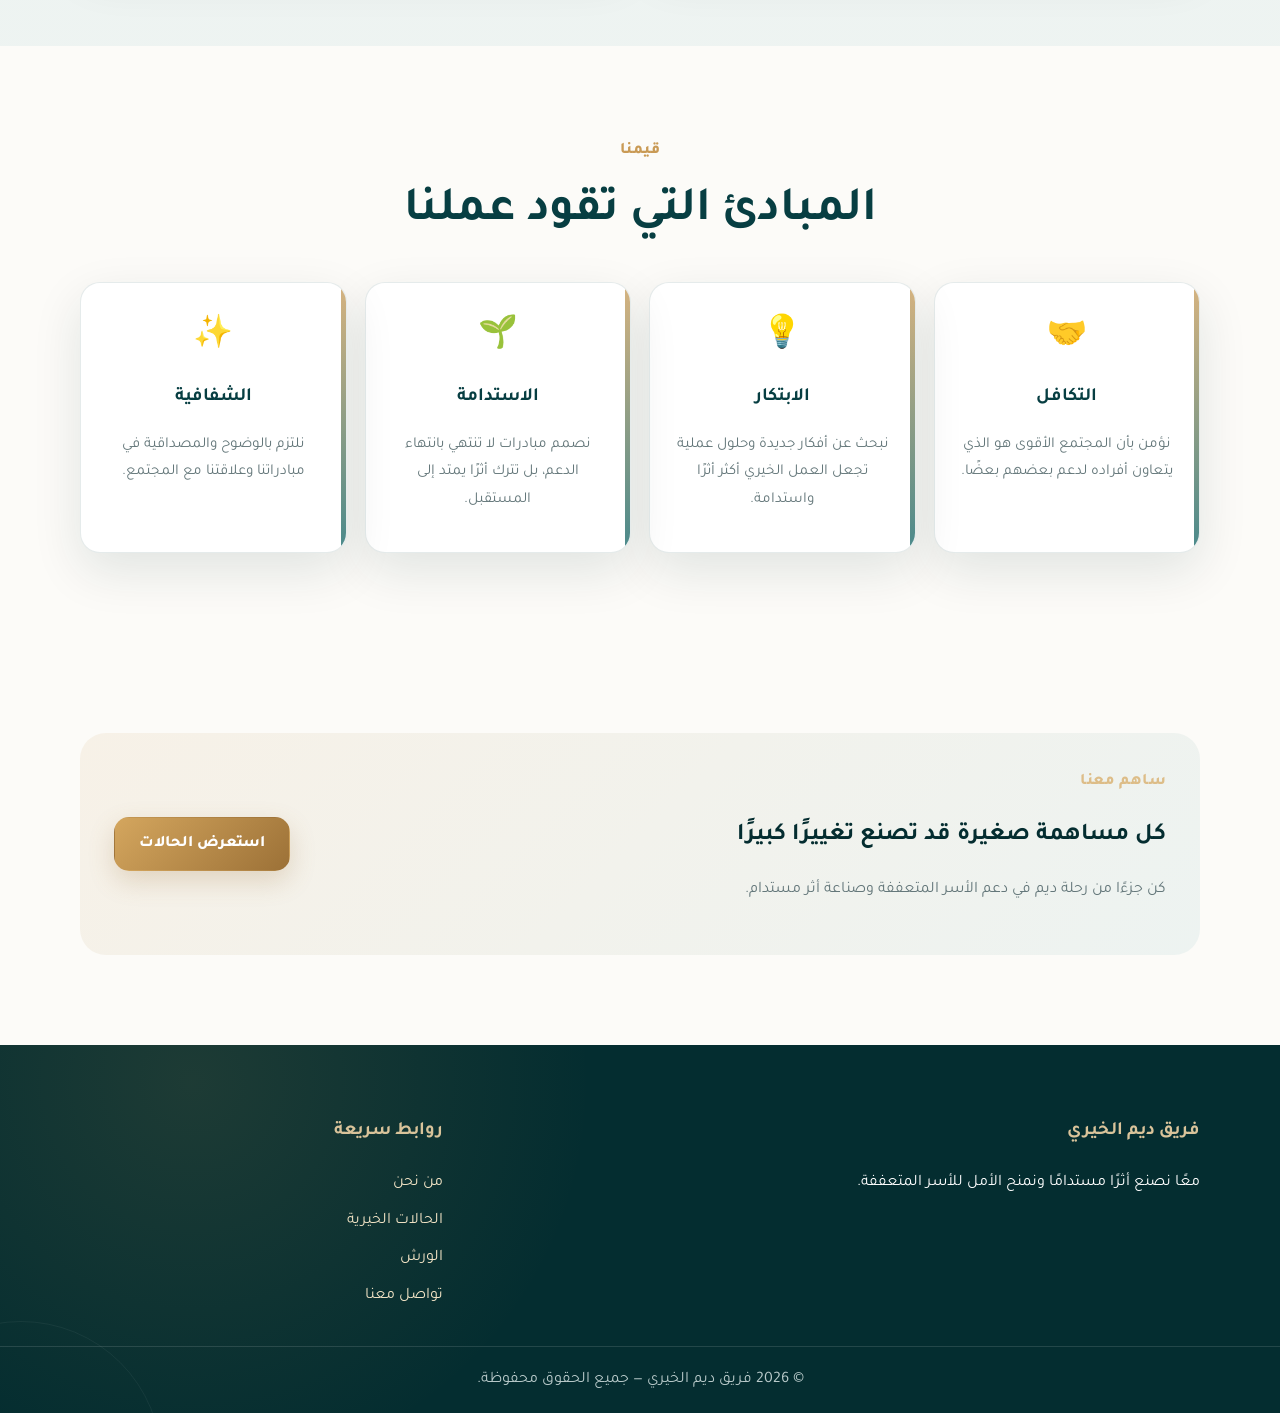
==== commit c8e81951: "Add files via upload" ====
--- a/about.html
+++ b/about.html
@@ -21,12 +21,15 @@
       <img src="images/logo.png" alt="شعار فريق ديم الخيري">
       <span>فريق ديم الخيري</span>
     </a>
+    <button class="theme-toggle" type="button" aria-label="تبديل الوضع الليلي" title="الوضع الليلي">🌙</button>
     <button class="menu-toggle" aria-label="فتح القائمة" aria-expanded="false">☰</button>
     <nav class="main-nav">
       <a href="index.html">الرئيسية</a>
       <a href="about.html">من نحن</a>
       <a href="cases.html">الحالات</a>
       <a href="workshops.html">الورش</a>
+      <a href="news.html">الأخبار</a>
+      <a href="gallery.html">المعرض</a>
       <a href="contact.html">تواصل معنا</a>
     </nav>
   </div>
@@ -144,5 +147,6 @@
   <strong>تبرع الآن</strong>
 </a>
 
+<button class="back-to-top" type="button" aria-label="العودة إلى الأعلى">↑</button>
 </body>
 </html>
--- a/style.css
+++ b/style.css
@@ -1112,3 +1112,78 @@
     border-radius:19px;
   }
 }
+
+
+
+/* =========================================================
+   Modern Experience v4
+   ========================================================= */
+.video-hero{position:relative;min-height:calc(100vh - 78px);display:grid;align-items:center;overflow:hidden;background:var(--primary-dark);color:#fff}
+.video-hero video{position:absolute;inset:0;width:100%;height:100%;object-fit:cover}
+.video-hero-overlay{position:absolute;inset:0;background:linear-gradient(90deg,rgba(3,35,38,.95) 0%,rgba(3,35,38,.78) 48%,rgba(3,35,38,.38) 100%)}
+.video-hero-content{position:relative;z-index:2;max-width:820px;padding-block:90px}
+.video-hero h1{font-size:clamp(2.7rem,7vw,5.7rem);line-height:1.15;margin:10px 0 20px;letter-spacing:-2px}
+.video-hero p{font-size:1.25rem;max-width:700px;color:#e1eded;margin:0 0 30px}
+.hero-trust{display:flex;gap:18px;flex-wrap:wrap;margin-top:28px;color:#d8e7e5;font-size:.95rem}
+.scroll-cue{position:absolute;z-index:2;bottom:24px;left:50%;transform:translateX(-50%);width:44px;height:44px;border-radius:50%;display:grid;place-items:center;border:1px solid rgba(255,255,255,.3);color:#fff;font-size:1.5rem;animation:scrollCue 1.8s ease-in-out infinite}
+@keyframes scrollCue{50%{transform:translate(-50%,7px)}}
+.impact-grid{display:grid;grid-template-columns:repeat(4,1fr);gap:18px}
+.impact-card{background:var(--surface);border:1px solid var(--border);border-radius:24px;padding:28px 18px;text-align:center;box-shadow:var(--shadow);transition:.3s}
+.impact-card:hover{transform:translateY(-7px);box-shadow:var(--shadow-hover)}.impact-card>span{font-size:2rem}.impact-card strong{display:block;font-size:2.7rem;color:var(--primary);margin:8px 0 2px}.impact-card p{margin:0;color:var(--muted)}
+.case-platform{display:grid;grid-template-columns:.95fr 1.05fr;background:var(--surface);border:1px solid var(--border);border-radius:30px;overflow:hidden;box-shadow:var(--shadow-hover)}
+.case-platform-media{position:relative;min-height:560px}.case-platform-media img{width:100%;height:100%;object-fit:cover}.urgent-badge{position:absolute;top:22px;right:22px;background:#D93C50;color:#fff;padding:8px 14px;border-radius:999px;font-weight:800;box-shadow:0 10px 25px rgba(217,60,80,.25)}
+.case-platform-content{padding:46px}.case-platform-content h2{font-size:clamp(2rem,4vw,3.2rem);color:var(--primary);margin:8px 0}.case-platform-content>p{color:var(--muted);font-size:1.05rem}
+.case-amounts{display:grid;grid-template-columns:repeat(3,1fr);gap:10px;margin:25px 0}.case-amounts div{background:var(--soft);border-radius:14px;padding:15px}.case-amounts span{display:block;color:var(--muted);font-size:.86rem}.case-amounts strong{color:var(--primary)}
+.platform-progress-head{display:flex;justify-content:space-between;margin-bottom:9px}.platform-progress-head strong{font-size:1.3rem;color:var(--primary)}.platform-progress-head span{color:var(--muted)}
+.case-platform-actions{display:flex;gap:18px;align-items:center;flex-wrap:wrap;margin-top:25px}.secure-note{font-size:.86rem!important;margin-top:17px!important}
+.text-link{color:var(--gold-dark);font-weight:800}
+.section-heading-row{display:flex;align-items:end;justify-content:space-between;max-width:none;text-align:right}
+.news-preview-grid{display:grid;grid-template-columns:repeat(3,1fr);gap:20px}.modern-news-card{background:var(--surface);border:1px solid var(--border);border-radius:22px;overflow:hidden;box-shadow:var(--shadow);transition:.3s}.modern-news-card:hover{transform:translateY(-6px);box-shadow:var(--shadow-hover)}.modern-news-card img{width:100%;height:220px;object-fit:cover}.modern-news-card>div{padding:22px}.modern-news-card span{color:var(--gold-dark);font-weight:800;font-size:.9rem}.modern-news-card h3{color:var(--primary);font-size:1.35rem}.modern-news-card p{color:var(--muted)}.modern-news-card a{color:var(--primary);font-weight:800}
+.gallery-preview-section{background:var(--primary-dark);color:#fff}.gallery-preview-section .section-heading h2{color:#fff}.gallery-preview-section .section-heading p{color:#cbdcda}.mosaic-gallery{display:grid;grid-template-columns:1.2fr .8fr;grid-template-rows:260px 260px;gap:16px}.mosaic-item{position:relative;border-radius:22px;overflow:hidden}.mosaic-large{grid-row:1/3}.mosaic-item img{width:100%;height:100%;object-fit:cover;transition:transform .6s}.mosaic-item:hover img{transform:scale(1.05)}.mosaic-item:after{content:"";position:absolute;inset:0;background:linear-gradient(transparent 45%,rgba(2,30,32,.85))}.mosaic-item span{position:absolute;z-index:1;bottom:20px;right:20px;color:#fff;font-size:1.25rem;font-weight:800}.gallery-more{display:table;margin:26px auto 0}.btn-dark{background:#fff;color:var(--primary)}
+.events-list{display:grid;gap:15px;max-width:950px;margin:auto}.event-row{display:grid;grid-template-columns:110px 1fr auto;gap:24px;align-items:center;padding:24px;background:var(--surface);border:1px solid var(--border);border-radius:20px;box-shadow:0 10px 30px rgba(4,45,48,.07)}.event-date{width:92px;height:92px;border-radius:18px;display:grid;place-items:center;align-content:center;background:linear-gradient(145deg,var(--primary-light),var(--primary-dark));color:#fff}.event-date strong{font-size:2rem;line-height:1}.event-date span{font-size:.85rem;margin-top:5px}.event-info>span{color:var(--gold-dark);font-weight:800}.event-info h3{margin:3px 0;color:var(--primary)}.event-info p{margin:0;color:var(--muted)}.btn-soft{background:var(--soft);color:var(--primary);border-color:var(--border)}
+.home-cta{display:flex;align-items:center;justify-content:space-between;gap:25px;padding:42px;border-radius:28px;background:linear-gradient(135deg,var(--primary-light),var(--primary-dark));color:#fff}.home-cta h2{color:#fff;max-width:700px;margin:6px 0;font-size:clamp(1.7rem,4vw,2.7rem)}
+.theme-toggle{width:42px;height:42px;border-radius:50%;border:1px solid var(--border);background:var(--soft);display:grid;place-items:center;cursor:pointer;flex:none}
+.back-to-top{position:fixed;right:20px;bottom:88px;width:44px;height:44px;border:0;border-radius:50%;background:var(--primary);color:#fff;z-index:998;opacity:0;visibility:hidden;transform:translateY(10px);transition:.25s;cursor:pointer}.back-to-top.show{opacity:1;visibility:visible;transform:none}
+.reveal{opacity:0;transform:translateY(25px);transition:opacity .7s ease,transform .7s ease}.reveal.visible{opacity:1;transform:none}
+.case-status-strip{background:var(--cream);border-bottom:1px solid rgba(201,154,85,.2)}.case-status-strip .container{display:flex;justify-content:center;gap:28px;flex-wrap:wrap;padding-block:12px;color:var(--primary);font-weight:700;font-size:.9rem}.verified-label{display:inline-block;background:#E6F4EE;color:#16734C;padding:6px 11px;border-radius:999px;font-size:.82rem;font-weight:800}.quick-share-mini{margin-top:18px;padding-top:16px;border-top:1px solid var(--border);display:flex;justify-content:space-between;align-items:center}.quick-share-mini button{border:0;background:var(--soft);color:var(--primary);padding:8px 12px;border-radius:10px;font-family:inherit;font-weight:800;cursor:pointer}.case-impact-note{display:flex;gap:18px;align-items:center;margin:45px auto 20px;padding:25px;background:linear-gradient(135deg,#F8F2E8,#EDF3F1);border:1px solid var(--border);border-radius:20px;max-width:900px}.case-impact-note>span{font-size:2.3rem}.case-impact-note h2{margin:0;color:var(--primary)}.case-impact-note p{margin:4px 0 0;color:var(--muted)}
+.event-calendar-panel{display:grid;grid-template-columns:auto 1fr auto;align-items:center;gap:20px;margin:28px 0;padding:22px;background:linear-gradient(135deg,#F8F2E8,#EDF3F1);border:1px solid var(--border);border-radius:20px}.calendar-date-block{display:flex;gap:10px;align-items:center}.calendar-date-block strong{font-size:3rem;color:var(--primary)}.calendar-date-block span{line-height:1.25;color:var(--gold-dark);font-weight:800}.event-calendar-panel h3{margin:2px 0;color:var(--primary)}.event-calendar-panel p{margin:0;color:var(--muted)}
+.news-page-grid{display:grid;grid-template-columns:1fr 1fr;gap:22px}.news-feature{grid-column:1/-1;display:grid;grid-template-columns:.9fr 1.1fr;gap:28px;background:var(--surface);padding:22px;border-radius:25px;border:1px solid var(--border);box-shadow:var(--shadow)}.news-feature img{width:100%;height:340px;object-fit:cover;border-radius:18px}.news-feature h2,.news-tile h2{color:var(--primary)}.news-feature p,.news-tile p{color:var(--muted)}.news-category{display:inline-block;background:var(--cream);color:var(--gold-dark);padding:6px 10px;border-radius:999px;font-weight:800;font-size:.82rem}.news-feature time,.news-tile time{display:block;margin-top:12px;color:var(--muted)}.news-tile{background:var(--surface);border:1px solid var(--border);border-radius:22px;overflow:hidden;box-shadow:var(--shadow)}.news-tile img{width:100%;height:250px;object-fit:cover}.news-tile>div{padding:22px}.journey-timeline{max-width:850px;margin:auto}.journey-item{display:grid;grid-template-columns:110px 1fr;gap:22px;padding-bottom:30px;position:relative}.journey-item:before{content:"";position:absolute;right:54px;top:44px;bottom:0;width:2px;background:rgba(201,154,85,.35)}.journey-item>span{width:110px;height:48px;border-radius:999px;background:var(--primary);color:#fff;display:grid;place-items:center;font-weight:800;z-index:1}.journey-item h3{margin:4px 0;color:var(--primary)}.journey-item p{margin:0;color:var(--muted)}
+.gallery-filters{display:flex;justify-content:center;gap:10px;flex-wrap:wrap;margin-bottom:30px}.gallery-filters button{border:1px solid var(--border);background:var(--surface);color:var(--primary);padding:10px 18px;border-radius:999px;font-family:inherit;font-weight:800;cursor:pointer}.gallery-filters button.active{background:var(--primary);color:#fff}.full-gallery{display:grid;grid-template-columns:repeat(2,1fr);gap:18px}.gallery-card{position:relative;min-height:360px;border:0;padding:0;border-radius:22px;overflow:hidden;cursor:zoom-in;background:#ddd}.gallery-card[hidden]{display:none}.gallery-card img{width:100%;height:100%;object-fit:cover;position:absolute;inset:0;transition:.5s}.gallery-card:hover img{transform:scale(1.04)}.gallery-card:after{content:"";position:absolute;inset:0;background:linear-gradient(transparent 45%,rgba(2,30,32,.88))}.gallery-card span{position:absolute;z-index:1;right:22px;bottom:20px;text-align:right;color:#fff}.gallery-card strong,.gallery-card small{display:block}.gallery-card strong{font-size:1.3rem}.gallery-placeholder{text-align:center;margin-top:35px;padding:35px;border:2px dashed rgba(7,62,66,.14);border-radius:22px}.gallery-placeholder>span{font-size:2.5rem}.gallery-placeholder h2{color:var(--primary)}.gallery-placeholder p{color:var(--muted)}
+.lightbox{position:fixed;inset:0;background:rgba(2,22,24,.92);z-index:5000;display:grid;place-items:center;padding:25px;opacity:0;visibility:hidden;transition:.3s}.lightbox.open{opacity:1;visibility:visible}.lightbox img{max-width:min(1000px,92vw);max-height:84vh;border-radius:18px}.lightbox button{position:absolute;top:20px;left:22px;width:45px;height:45px;border:0;border-radius:50%;font-size:1.8rem;cursor:pointer}
+
+/* Dark mode */
+body.dark-mode{--surface:#142526;--soft:#1B3031;--text:#EAF2F1;--muted:#B3C4C3;--border:rgba(255,255,255,.08);--shadow:0 18px 50px rgba(0,0,0,.22);background:#0D191A;color:var(--text)}
+body.dark-mode .site-header{background:rgba(13,25,26,.92)}
+body.dark-mode .main-nav a{color:#DDE9E8}
+body.dark-mode .page-hero{filter:brightness(.88)}
+body.dark-mode .case-platform,body.dark-mode .impact-card,body.dark-mode .modern-news-card,body.dark-mode .event-row,body.dark-mode .news-feature,body.dark-mode .news-tile,body.dark-mode .workshop-card,body.dark-mode .case-story,body.dark-mode .donation-card,body.dark-mode .contact-card,body.dark-mode .identity-card,body.dark-mode .value-card{background:#142526}
+body.dark-mode h1,body.dark-mode h2,body.dark-mode h3,body.dark-mode strong{color:#F0F5F4}
+body.dark-mode .event-calendar-panel,body.dark-mode .case-impact-note,body.dark-mode .notice-box,body.dark-mode blockquote{background:#1A2E2F}
+body.dark-mode .main-nav{background:#142526}
+body.dark-mode .main-nav a{background:#1A2E2F}
+
+@media(max-width:900px){
+  .impact-grid{grid-template-columns:repeat(2,1fr)}
+  .case-platform{grid-template-columns:1fr}.case-platform-media{min-height:360px}
+  .news-preview-grid{grid-template-columns:1fr 1fr}.modern-news-card:last-child{grid-column:1/-1}
+  .event-calendar-panel{grid-template-columns:auto 1fr}.event-calendar-panel .btn{grid-column:1/-1}
+}
+@media(max-width:800px){
+  .video-hero{min-height:calc(100vh - 64px)}.video-hero-overlay{background:rgba(3,35,38,.76)}.video-hero-content{text-align:center}.video-hero p{margin-inline:auto}.hero-actions{justify-content:center}.hero-trust{justify-content:center}
+  .case-platform-content{padding:28px 22px}.case-amounts{grid-template-columns:1fr}
+  .section-heading-row{display:block;text-align:center}.section-heading-row .text-link{display:inline-block;margin-top:8px}
+  .mosaic-gallery{grid-template-columns:1fr;grid-template-rows:320px 240px 240px}.mosaic-large{grid-row:auto}
+  .event-row{grid-template-columns:85px 1fr}.event-row>.btn{grid-column:1/-1}
+  .home-cta{display:block;text-align:center}.home-cta .btn{margin-top:18px}
+  .news-page-grid{grid-template-columns:1fr}.news-feature{grid-column:auto;grid-template-columns:1fr}.news-feature img{height:260px}
+  .full-gallery{grid-template-columns:1fr}.gallery-card{min-height:320px}
+}
+@media(max-width:520px){
+  .video-hero h1{font-size:2.5rem;letter-spacing:-1px}.video-hero p{font-size:1.05rem}.hero-trust{font-size:.83rem;gap:10px}
+  .impact-grid{gap:10px}.impact-card{padding:20px 8px}.impact-card strong{font-size:2.1rem}
+  .case-platform-media{min-height:270px}.case-platform-content{padding:24px 17px}.platform-progress-head{gap:12px;font-size:.87rem}
+  .news-preview-grid{grid-template-columns:1fr}.modern-news-card:last-child{grid-column:auto}
+  .event-calendar-panel{grid-template-columns:1fr;text-align:center}.calendar-date-block{justify-content:center}
+  .journey-item{grid-template-columns:80px 1fr;gap:14px}.journey-item>span{width:80px;font-size:.83rem}.journey-item:before{right:39px}
+}
+@media(prefers-reduced-motion:reduce){*{animation:none!important;transition:none!important;scroll-behavior:auto!important}.reveal{opacity:1;transform:none}}
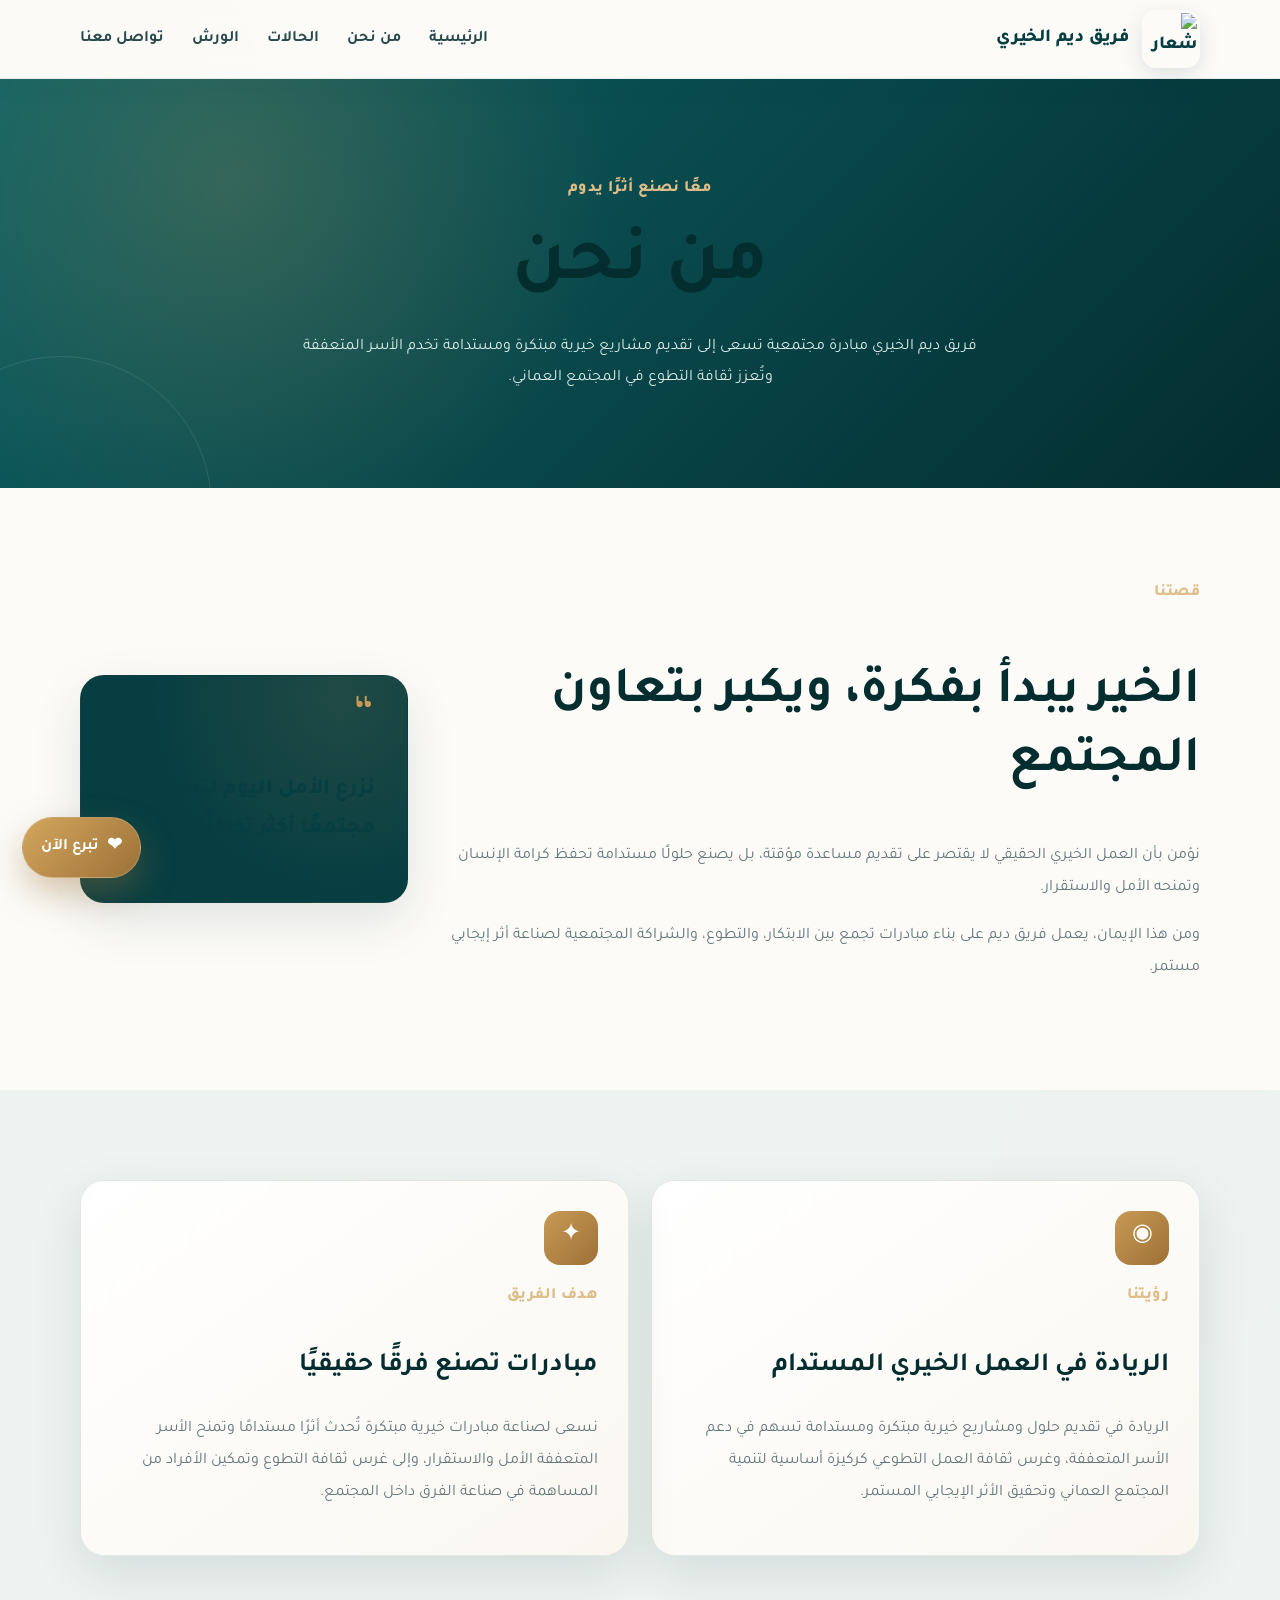
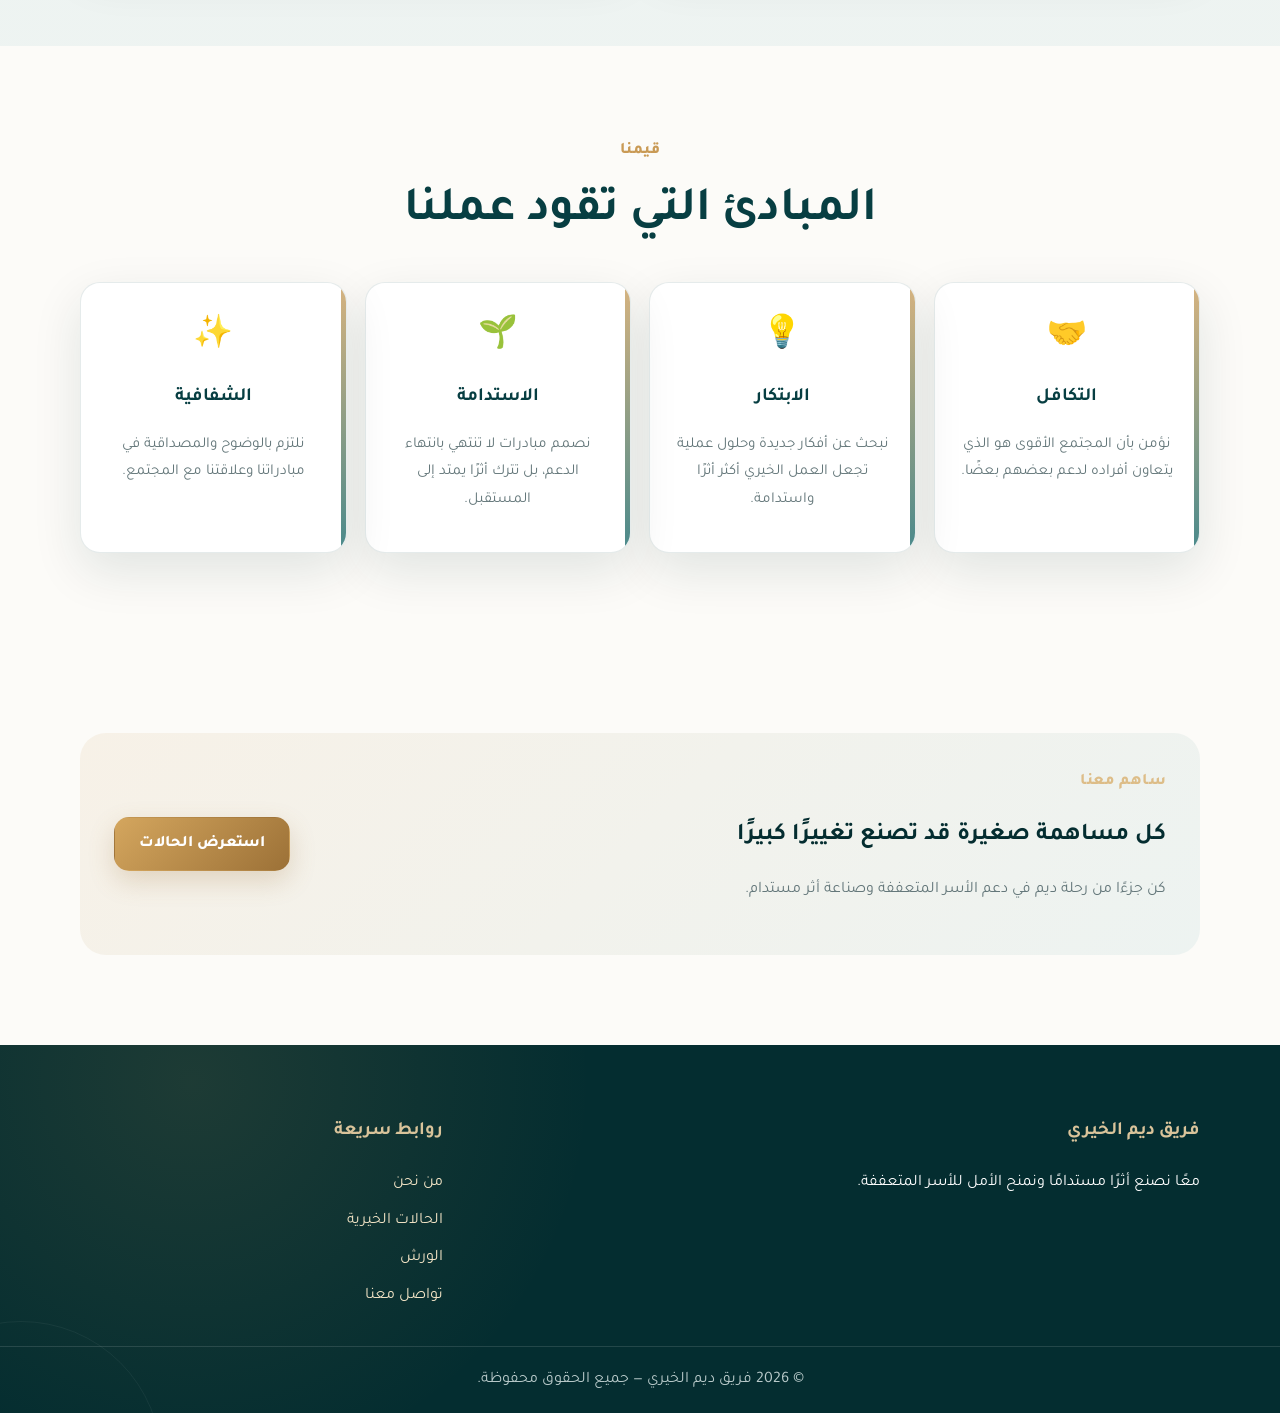
==== commit 73acaff0: "Add files via upload" ====
--- a/about.html
+++ b/about.html
@@ -21,15 +21,12 @@
       <img src="images/logo.png" alt="شعار فريق ديم الخيري">
       <span>فريق ديم الخيري</span>
     </a>
-    <button class="theme-toggle" type="button" aria-label="تبديل الوضع الليلي" title="الوضع الليلي">🌙</button>
     <button class="menu-toggle" aria-label="فتح القائمة" aria-expanded="false">☰</button>
     <nav class="main-nav">
       <a href="index.html">الرئيسية</a>
       <a href="about.html">من نحن</a>
       <a href="cases.html">الحالات</a>
       <a href="workshops.html">الورش</a>
-      <a href="news.html">الأخبار</a>
-      <a href="gallery.html">المعرض</a>
       <a href="contact.html">تواصل معنا</a>
     </nav>
   </div>
@@ -147,6 +144,5 @@
   <strong>تبرع الآن</strong>
 </a>
 
-<button class="back-to-top" type="button" aria-label="العودة إلى الأعلى">↑</button>
 </body>
 </html>
--- a/style.css
+++ b/style.css
@@ -1112,78 +1112,3 @@
     border-radius:19px;
   }
 }
-
-
-
-/* =========================================================
-   Modern Experience v4
-   ========================================================= */
-.video-hero{position:relative;min-height:calc(100vh - 78px);display:grid;align-items:center;overflow:hidden;background:var(--primary-dark);color:#fff}
-.video-hero video{position:absolute;inset:0;width:100%;height:100%;object-fit:cover}
-.video-hero-overlay{position:absolute;inset:0;background:linear-gradient(90deg,rgba(3,35,38,.95) 0%,rgba(3,35,38,.78) 48%,rgba(3,35,38,.38) 100%)}
-.video-hero-content{position:relative;z-index:2;max-width:820px;padding-block:90px}
-.video-hero h1{font-size:clamp(2.7rem,7vw,5.7rem);line-height:1.15;margin:10px 0 20px;letter-spacing:-2px}
-.video-hero p{font-size:1.25rem;max-width:700px;color:#e1eded;margin:0 0 30px}
-.hero-trust{display:flex;gap:18px;flex-wrap:wrap;margin-top:28px;color:#d8e7e5;font-size:.95rem}
-.scroll-cue{position:absolute;z-index:2;bottom:24px;left:50%;transform:translateX(-50%);width:44px;height:44px;border-radius:50%;display:grid;place-items:center;border:1px solid rgba(255,255,255,.3);color:#fff;font-size:1.5rem;animation:scrollCue 1.8s ease-in-out infinite}
-@keyframes scrollCue{50%{transform:translate(-50%,7px)}}
-.impact-grid{display:grid;grid-template-columns:repeat(4,1fr);gap:18px}
-.impact-card{background:var(--surface);border:1px solid var(--border);border-radius:24px;padding:28px 18px;text-align:center;box-shadow:var(--shadow);transition:.3s}
-.impact-card:hover{transform:translateY(-7px);box-shadow:var(--shadow-hover)}.impact-card>span{font-size:2rem}.impact-card strong{display:block;font-size:2.7rem;color:var(--primary);margin:8px 0 2px}.impact-card p{margin:0;color:var(--muted)}
-.case-platform{display:grid;grid-template-columns:.95fr 1.05fr;background:var(--surface);border:1px solid var(--border);border-radius:30px;overflow:hidden;box-shadow:var(--shadow-hover)}
-.case-platform-media{position:relative;min-height:560px}.case-platform-media img{width:100%;height:100%;object-fit:cover}.urgent-badge{position:absolute;top:22px;right:22px;background:#D93C50;color:#fff;padding:8px 14px;border-radius:999px;font-weight:800;box-shadow:0 10px 25px rgba(217,60,80,.25)}
-.case-platform-content{padding:46px}.case-platform-content h2{font-size:clamp(2rem,4vw,3.2rem);color:var(--primary);margin:8px 0}.case-platform-content>p{color:var(--muted);font-size:1.05rem}
-.case-amounts{display:grid;grid-template-columns:repeat(3,1fr);gap:10px;margin:25px 0}.case-amounts div{background:var(--soft);border-radius:14px;padding:15px}.case-amounts span{display:block;color:var(--muted);font-size:.86rem}.case-amounts strong{color:var(--primary)}
-.platform-progress-head{display:flex;justify-content:space-between;margin-bottom:9px}.platform-progress-head strong{font-size:1.3rem;color:var(--primary)}.platform-progress-head span{color:var(--muted)}
-.case-platform-actions{display:flex;gap:18px;align-items:center;flex-wrap:wrap;margin-top:25px}.secure-note{font-size:.86rem!important;margin-top:17px!important}
-.text-link{color:var(--gold-dark);font-weight:800}
-.section-heading-row{display:flex;align-items:end;justify-content:space-between;max-width:none;text-align:right}
-.news-preview-grid{display:grid;grid-template-columns:repeat(3,1fr);gap:20px}.modern-news-card{background:var(--surface);border:1px solid var(--border);border-radius:22px;overflow:hidden;box-shadow:var(--shadow);transition:.3s}.modern-news-card:hover{transform:translateY(-6px);box-shadow:var(--shadow-hover)}.modern-news-card img{width:100%;height:220px;object-fit:cover}.modern-news-card>div{padding:22px}.modern-news-card span{color:var(--gold-dark);font-weight:800;font-size:.9rem}.modern-news-card h3{color:var(--primary);font-size:1.35rem}.modern-news-card p{color:var(--muted)}.modern-news-card a{color:var(--primary);font-weight:800}
-.gallery-preview-section{background:var(--primary-dark);color:#fff}.gallery-preview-section .section-heading h2{color:#fff}.gallery-preview-section .section-heading p{color:#cbdcda}.mosaic-gallery{display:grid;grid-template-columns:1.2fr .8fr;grid-template-rows:260px 260px;gap:16px}.mosaic-item{position:relative;border-radius:22px;overflow:hidden}.mosaic-large{grid-row:1/3}.mosaic-item img{width:100%;height:100%;object-fit:cover;transition:transform .6s}.mosaic-item:hover img{transform:scale(1.05)}.mosaic-item:after{content:"";position:absolute;inset:0;background:linear-gradient(transparent 45%,rgba(2,30,32,.85))}.mosaic-item span{position:absolute;z-index:1;bottom:20px;right:20px;color:#fff;font-size:1.25rem;font-weight:800}.gallery-more{display:table;margin:26px auto 0}.btn-dark{background:#fff;color:var(--primary)}
-.events-list{display:grid;gap:15px;max-width:950px;margin:auto}.event-row{display:grid;grid-template-columns:110px 1fr auto;gap:24px;align-items:center;padding:24px;background:var(--surface);border:1px solid var(--border);border-radius:20px;box-shadow:0 10px 30px rgba(4,45,48,.07)}.event-date{width:92px;height:92px;border-radius:18px;display:grid;place-items:center;align-content:center;background:linear-gradient(145deg,var(--primary-light),var(--primary-dark));color:#fff}.event-date strong{font-size:2rem;line-height:1}.event-date span{font-size:.85rem;margin-top:5px}.event-info>span{color:var(--gold-dark);font-weight:800}.event-info h3{margin:3px 0;color:var(--primary)}.event-info p{margin:0;color:var(--muted)}.btn-soft{background:var(--soft);color:var(--primary);border-color:var(--border)}
-.home-cta{display:flex;align-items:center;justify-content:space-between;gap:25px;padding:42px;border-radius:28px;background:linear-gradient(135deg,var(--primary-light),var(--primary-dark));color:#fff}.home-cta h2{color:#fff;max-width:700px;margin:6px 0;font-size:clamp(1.7rem,4vw,2.7rem)}
-.theme-toggle{width:42px;height:42px;border-radius:50%;border:1px solid var(--border);background:var(--soft);display:grid;place-items:center;cursor:pointer;flex:none}
-.back-to-top{position:fixed;right:20px;bottom:88px;width:44px;height:44px;border:0;border-radius:50%;background:var(--primary);color:#fff;z-index:998;opacity:0;visibility:hidden;transform:translateY(10px);transition:.25s;cursor:pointer}.back-to-top.show{opacity:1;visibility:visible;transform:none}
-.reveal{opacity:0;transform:translateY(25px);transition:opacity .7s ease,transform .7s ease}.reveal.visible{opacity:1;transform:none}
-.case-status-strip{background:var(--cream);border-bottom:1px solid rgba(201,154,85,.2)}.case-status-strip .container{display:flex;justify-content:center;gap:28px;flex-wrap:wrap;padding-block:12px;color:var(--primary);font-weight:700;font-size:.9rem}.verified-label{display:inline-block;background:#E6F4EE;color:#16734C;padding:6px 11px;border-radius:999px;font-size:.82rem;font-weight:800}.quick-share-mini{margin-top:18px;padding-top:16px;border-top:1px solid var(--border);display:flex;justify-content:space-between;align-items:center}.quick-share-mini button{border:0;background:var(--soft);color:var(--primary);padding:8px 12px;border-radius:10px;font-family:inherit;font-weight:800;cursor:pointer}.case-impact-note{display:flex;gap:18px;align-items:center;margin:45px auto 20px;padding:25px;background:linear-gradient(135deg,#F8F2E8,#EDF3F1);border:1px solid var(--border);border-radius:20px;max-width:900px}.case-impact-note>span{font-size:2.3rem}.case-impact-note h2{margin:0;color:var(--primary)}.case-impact-note p{margin:4px 0 0;color:var(--muted)}
-.event-calendar-panel{display:grid;grid-template-columns:auto 1fr auto;align-items:center;gap:20px;margin:28px 0;padding:22px;background:linear-gradient(135deg,#F8F2E8,#EDF3F1);border:1px solid var(--border);border-radius:20px}.calendar-date-block{display:flex;gap:10px;align-items:center}.calendar-date-block strong{font-size:3rem;color:var(--primary)}.calendar-date-block span{line-height:1.25;color:var(--gold-dark);font-weight:800}.event-calendar-panel h3{margin:2px 0;color:var(--primary)}.event-calendar-panel p{margin:0;color:var(--muted)}
-.news-page-grid{display:grid;grid-template-columns:1fr 1fr;gap:22px}.news-feature{grid-column:1/-1;display:grid;grid-template-columns:.9fr 1.1fr;gap:28px;background:var(--surface);padding:22px;border-radius:25px;border:1px solid var(--border);box-shadow:var(--shadow)}.news-feature img{width:100%;height:340px;object-fit:cover;border-radius:18px}.news-feature h2,.news-tile h2{color:var(--primary)}.news-feature p,.news-tile p{color:var(--muted)}.news-category{display:inline-block;background:var(--cream);color:var(--gold-dark);padding:6px 10px;border-radius:999px;font-weight:800;font-size:.82rem}.news-feature time,.news-tile time{display:block;margin-top:12px;color:var(--muted)}.news-tile{background:var(--surface);border:1px solid var(--border);border-radius:22px;overflow:hidden;box-shadow:var(--shadow)}.news-tile img{width:100%;height:250px;object-fit:cover}.news-tile>div{padding:22px}.journey-timeline{max-width:850px;margin:auto}.journey-item{display:grid;grid-template-columns:110px 1fr;gap:22px;padding-bottom:30px;position:relative}.journey-item:before{content:"";position:absolute;right:54px;top:44px;bottom:0;width:2px;background:rgba(201,154,85,.35)}.journey-item>span{width:110px;height:48px;border-radius:999px;background:var(--primary);color:#fff;display:grid;place-items:center;font-weight:800;z-index:1}.journey-item h3{margin:4px 0;color:var(--primary)}.journey-item p{margin:0;color:var(--muted)}
-.gallery-filters{display:flex;justify-content:center;gap:10px;flex-wrap:wrap;margin-bottom:30px}.gallery-filters button{border:1px solid var(--border);background:var(--surface);color:var(--primary);padding:10px 18px;border-radius:999px;font-family:inherit;font-weight:800;cursor:pointer}.gallery-filters button.active{background:var(--primary);color:#fff}.full-gallery{display:grid;grid-template-columns:repeat(2,1fr);gap:18px}.gallery-card{position:relative;min-height:360px;border:0;padding:0;border-radius:22px;overflow:hidden;cursor:zoom-in;background:#ddd}.gallery-card[hidden]{display:none}.gallery-card img{width:100%;height:100%;object-fit:cover;position:absolute;inset:0;transition:.5s}.gallery-card:hover img{transform:scale(1.04)}.gallery-card:after{content:"";position:absolute;inset:0;background:linear-gradient(transparent 45%,rgba(2,30,32,.88))}.gallery-card span{position:absolute;z-index:1;right:22px;bottom:20px;text-align:right;color:#fff}.gallery-card strong,.gallery-card small{display:block}.gallery-card strong{font-size:1.3rem}.gallery-placeholder{text-align:center;margin-top:35px;padding:35px;border:2px dashed rgba(7,62,66,.14);border-radius:22px}.gallery-placeholder>span{font-size:2.5rem}.gallery-placeholder h2{color:var(--primary)}.gallery-placeholder p{color:var(--muted)}
-.lightbox{position:fixed;inset:0;background:rgba(2,22,24,.92);z-index:5000;display:grid;place-items:center;padding:25px;opacity:0;visibility:hidden;transition:.3s}.lightbox.open{opacity:1;visibility:visible}.lightbox img{max-width:min(1000px,92vw);max-height:84vh;border-radius:18px}.lightbox button{position:absolute;top:20px;left:22px;width:45px;height:45px;border:0;border-radius:50%;font-size:1.8rem;cursor:pointer}
-
-/* Dark mode */
-body.dark-mode{--surface:#142526;--soft:#1B3031;--text:#EAF2F1;--muted:#B3C4C3;--border:rgba(255,255,255,.08);--shadow:0 18px 50px rgba(0,0,0,.22);background:#0D191A;color:var(--text)}
-body.dark-mode .site-header{background:rgba(13,25,26,.92)}
-body.dark-mode .main-nav a{color:#DDE9E8}
-body.dark-mode .page-hero{filter:brightness(.88)}
-body.dark-mode .case-platform,body.dark-mode .impact-card,body.dark-mode .modern-news-card,body.dark-mode .event-row,body.dark-mode .news-feature,body.dark-mode .news-tile,body.dark-mode .workshop-card,body.dark-mode .case-story,body.dark-mode .donation-card,body.dark-mode .contact-card,body.dark-mode .identity-card,body.dark-mode .value-card{background:#142526}
-body.dark-mode h1,body.dark-mode h2,body.dark-mode h3,body.dark-mode strong{color:#F0F5F4}
-body.dark-mode .event-calendar-panel,body.dark-mode .case-impact-note,body.dark-mode .notice-box,body.dark-mode blockquote{background:#1A2E2F}
-body.dark-mode .main-nav{background:#142526}
-body.dark-mode .main-nav a{background:#1A2E2F}
-
-@media(max-width:900px){
-  .impact-grid{grid-template-columns:repeat(2,1fr)}
-  .case-platform{grid-template-columns:1fr}.case-platform-media{min-height:360px}
-  .news-preview-grid{grid-template-columns:1fr 1fr}.modern-news-card:last-child{grid-column:1/-1}
-  .event-calendar-panel{grid-template-columns:auto 1fr}.event-calendar-panel .btn{grid-column:1/-1}
-}
-@media(max-width:800px){
-  .video-hero{min-height:calc(100vh - 64px)}.video-hero-overlay{background:rgba(3,35,38,.76)}.video-hero-content{text-align:center}.video-hero p{margin-inline:auto}.hero-actions{justify-content:center}.hero-trust{justify-content:center}
-  .case-platform-content{padding:28px 22px}.case-amounts{grid-template-columns:1fr}
-  .section-heading-row{display:block;text-align:center}.section-heading-row .text-link{display:inline-block;margin-top:8px}
-  .mosaic-gallery{grid-template-columns:1fr;grid-template-rows:320px 240px 240px}.mosaic-large{grid-row:auto}
-  .event-row{grid-template-columns:85px 1fr}.event-row>.btn{grid-column:1/-1}
-  .home-cta{display:block;text-align:center}.home-cta .btn{margin-top:18px}
-  .news-page-grid{grid-template-columns:1fr}.news-feature{grid-column:auto;grid-template-columns:1fr}.news-feature img{height:260px}
-  .full-gallery{grid-template-columns:1fr}.gallery-card{min-height:320px}
-}
-@media(max-width:520px){
-  .video-hero h1{font-size:2.5rem;letter-spacing:-1px}.video-hero p{font-size:1.05rem}.hero-trust{font-size:.83rem;gap:10px}
-  .impact-grid{gap:10px}.impact-card{padding:20px 8px}.impact-card strong{font-size:2.1rem}
-  .case-platform-media{min-height:270px}.case-platform-content{padding:24px 17px}.platform-progress-head{gap:12px;font-size:.87rem}
-  .news-preview-grid{grid-template-columns:1fr}.modern-news-card:last-child{grid-column:auto}
-  .event-calendar-panel{grid-template-columns:1fr;text-align:center}.calendar-date-block{justify-content:center}
-  .journey-item{grid-template-columns:80px 1fr;gap:14px}.journey-item>span{width:80px;font-size:.83rem}.journey-item:before{right:39px}
-}
-@media(prefers-reduced-motion:reduce){*{animation:none!important;transition:none!important;scroll-behavior:auto!important}.reveal{opacity:1;transform:none}}
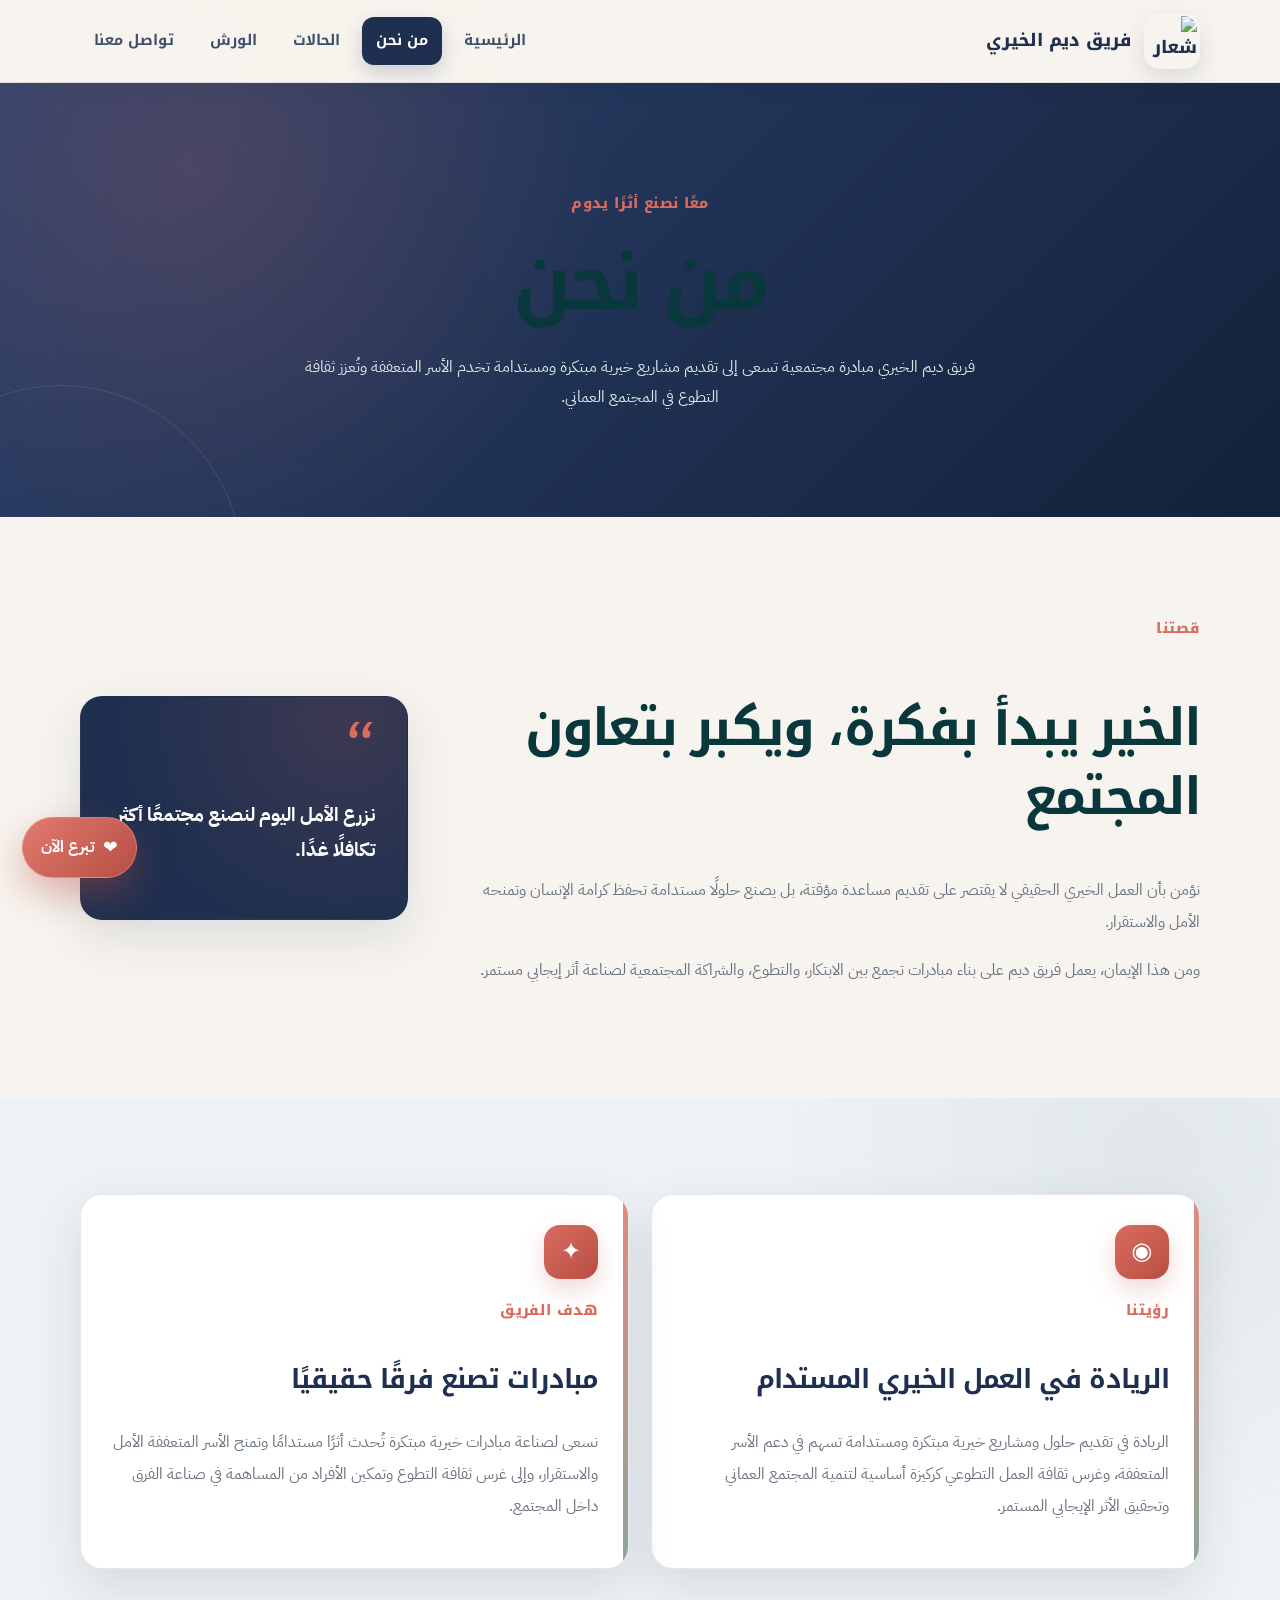
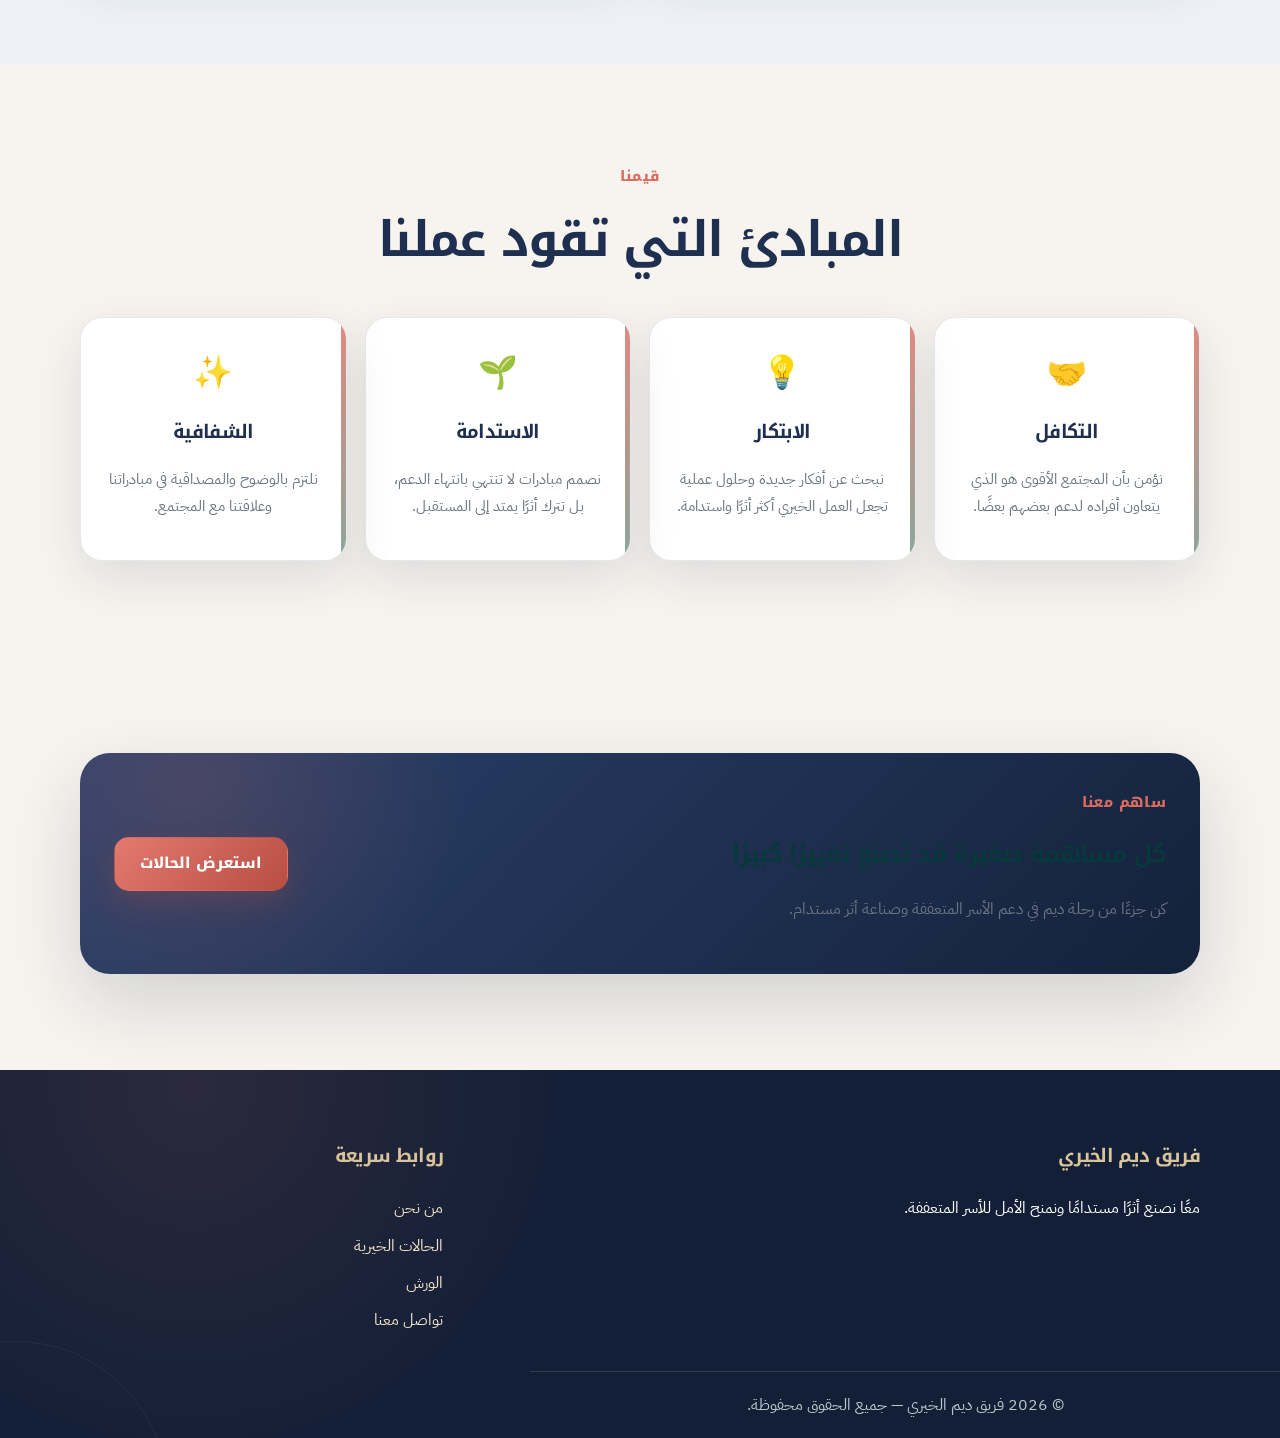
==== commit f75fc0c6: "Add files via upload" ====
--- a/about.html
+++ b/about.html
@@ -5,11 +5,11 @@
 
 <meta charset="UTF-8">
 <meta name="viewport" content="width=device-width, initial-scale=1.0, viewport-fit=cover">
-<meta name="theme-color" content="#073E42">
+<meta name="theme-color" content="#1E2F4F">
 <meta name="description" content="الموقع الرسمي لفريق ديم الخيري">
 <link rel="preconnect" href="https://fonts.googleapis.com">
 <link rel="preconnect" href="https://fonts.gstatic.com" crossorigin>
-<link href="https://fonts.googleapis.com/css2?family=Tajawal:wght@400;500;700;800&display=swap" rel="stylesheet">
+<link href="https://fonts.googleapis.com/css2?family=IBM+Plex+Sans+Arabic:wght@400;500;600;700&family=Noto+Kufi+Arabic:wght@600;700;800&display=swap" rel="stylesheet">
 <link rel="stylesheet" href="style.css">
 
 </head>
--- a/style.css
+++ b/style.css
@@ -690,425 +690,596 @@
 
 
 /* =========================================================
-   الهوية الاحترافية الجديدة — Deem Signature 2026
+   DEEM SIGNATURE V5 — هوية بصرية احترافية متكاملة
    ========================================================= */
 :root{
-  --primary:#073E42;
-  --primary-dark:#042D30;
-  --primary-light:#0D6265;
-  --gold:#C99A55;
-  --gold-dark:#9C7137;
-  --cream:#F7F1E7;
-  --soft:#EDF3F1;
-  --text:#173336;
-  --muted:#64777A;
+  --primary:#103F43;
+  --primary-700:#0A3033;
+  --primary-600:#15565B;
+  --primary-100:#E8F1F0;
+  --accent:#B58A4B;
+  --accent-700:#8C6735;
+  --accent-100:#F4EBDD;
+  --background:#F8F7F3;
+  --surface:#FFFFFF;
+  --surface-soft:#F0F4F2;
+  --text:#193235;
+  --muted:#657679;
+  --border:rgba(16,63,67,.11);
   --white:#FFFFFF;
+  --cream:#F4EBDD;
+  --soft:#F0F4F2;
+  --gold:#B58A4B;
+  --gold-dark:#8C6735;
+  --shadow-sm:0 8px 24px rgba(10,48,51,.07);
+  --shadow:0 18px 50px rgba(10,48,51,.11);
+  --shadow-lg:0 28px 75px rgba(10,48,51,.16);
+  --radius-sm:14px;
+  --radius:22px;
+  --radius-lg:30px;
+}
+
+html{scroll-padding-top:92px}
+body{
+  font-family:"IBM Plex Sans Arabic",system-ui,-apple-system,"Segoe UI",sans-serif;
+  background:
+    radial-gradient(circle at 8% 2%,rgba(181,138,75,.075),transparent 26rem),
+    var(--background);
+  color:var(--text);
+  font-size:16px;
+  line-height:1.9;
+  letter-spacing:0;
+}
+h1,h2,h3,.brand,.btn,.main-nav a,.section-tag,.eyebrow{
+  font-family:"Noto Kufi Arabic","IBM Plex Sans Arabic",sans-serif;
+}
+h1,h2,h3{letter-spacing:-.035em}
+p{max-width:75ch}
+::selection{background:rgba(181,138,75,.25);color:var(--primary-700)}
+
+/* Header */
+.site-header{
+  background:rgba(248,247,243,.88);
+  border-bottom:1px solid var(--border);
+  box-shadow:0 6px 24px rgba(10,48,51,.035);
+  backdrop-filter:blur(18px) saturate(145%);
+}
+.nav-wrap{min-height:82px}
+.brand{color:var(--primary);font-size:1.08rem;gap:13px}
+.brand img{
+  width:56px;height:56px;object-fit:contain;
+  background:transparent;border-radius:16px;
+  box-shadow:0 9px 25px rgba(10,48,51,.12);
+}
+.main-nav{gap:8px}
+.main-nav a{
+  color:#315154;padding:10px 14px;border-radius:12px;
+  font-size:.92rem;font-weight:700;transition:.25s ease;
+}
+.main-nav a:after{display:none}
+.main-nav a:hover{
+  color:var(--primary);background:var(--primary-100);
+  transform:translateY(-1px);
+}
+.menu-toggle{
+  width:44px;height:44px;border-radius:13px;
+  background:var(--primary-100);color:var(--primary);
+  transition:.25s ease;
+}
+.menu-toggle:hover{background:var(--primary);color:white}
+
+/* Hero */
+.hero{
+  min-height:680px;
+  background:
+    linear-gradient(105deg,rgba(5,35,38,.94),rgba(8,48,51,.71)),
+    url("images/hamad-case.jpeg") center/cover;
+  isolation:isolate;
+}
+.hero:before{
+  content:"";position:absolute;inset:0;
+  background:radial-gradient(circle at 18% 20%,rgba(181,138,75,.22),transparent 30rem);
+  pointer-events:none;z-index:0;
+}
+.hero-content{max-width:850px;text-align:right;margin-inline-start:auto}
+.eyebrow,.section-tag{
+  color:var(--accent);font-size:.9rem;font-weight:800;
+  letter-spacing:.025em;
+}
+.hero h1,.page-hero h1{
+  font-size:clamp(2.4rem,6vw,5rem);line-height:1.28;
+  margin:10px 0 18px;
+}
+.hero p{margin:0 0 30px;font-size:1.18rem;line-height:2;color:#E6F0EF}
+.hero-actions{justify-content:flex-start}
+.page-hero{
+  position:relative;overflow:hidden;padding:105px 0;
+  background:
+    radial-gradient(circle at 15% 20%,rgba(181,138,75,.24),transparent 26rem),
+    linear-gradient(135deg,var(--primary-600),var(--primary-700));
+}
+.page-hero:after{
+  content:"";position:absolute;width:360px;height:360px;
+  border:1px solid rgba(255,255,255,.1);border-radius:50%;
+  left:-120px;bottom:-230px;
+}
+.page-hero p{color:#D9E7E6}
+
+/* Buttons */
+.btn{
+  min-height:54px;padding:11px 25px;border-radius:15px;
+  font-size:.94rem;font-weight:800;
+  box-shadow:none;transition:.25s ease;
+}
+.btn-primary{
+  background:linear-gradient(135deg,#C09A61,var(--accent-700));
+  color:white;box-shadow:0 12px 28px rgba(140,103,53,.25);
+}
+.btn-primary:hover{
+  transform:translateY(-3px);filter:none;
+  box-shadow:0 18px 36px rgba(140,103,53,.32);
+}
+.btn-outline{
+  border-color:rgba(255,255,255,.62);color:white;
+  background:rgba(255,255,255,.05);backdrop-filter:blur(8px);
+}
+.btn-outline:hover{background:white;color:var(--primary);transform:translateY(-3px)}
+
+/* Sections and typography */
+.section{padding:96px 0}
+.soft-bg{
+  background:
+    radial-gradient(circle at 90% 10%,rgba(181,138,75,.09),transparent 23rem),
+    var(--surface-soft);
+}
+.section-heading{margin-bottom:42px}
+.section-heading h2,.text-panel h2,.workshop-copy h2,.workshop-card h2{
+  color:var(--primary);font-size:clamp(1.85rem,4vw,3.05rem);
+  line-height:1.45;margin:6px 0 12px;
+}
+.section-heading p,.text-panel p{color:var(--muted);font-size:1.02rem}
+
+/* Cards */
+.featured-case,.case-story,.donation-card,.workshop-card,.workshop-banner,
+.info-card,.contact-card,.identity-card,.value-card,.about-quote{
+  background:var(--surface);border:1px solid var(--border);
+  box-shadow:var(--shadow);border-radius:var(--radius);
+}
+.featured-case{border-radius:var(--radius-lg);transition:.35s ease}
+.featured-case:hover{transform:translateY(-5px);box-shadow:var(--shadow-lg)}
+.case-image{overflow:hidden}
+.case-image img{transition:transform .7s ease}
+.featured-case:hover .case-image img{transform:scale(1.025)}
+.case-content{padding:44px}
+.case-number{
+  background:var(--accent-100);color:var(--accent-700);
+  border:1px solid rgba(181,138,75,.18);
+}
+.case-content h3,.case-story h2{color:var(--primary)}
+.amount-row div,.workshop-detail{
+  background:linear-gradient(145deg,#F3F6F4,#EDF2F0);
+  border:1px solid rgba(16,63,67,.055);
+}
+.amount-row strong,.donation-stat strong,.workshop-detail strong{color:var(--primary)}
+.progress{height:13px;background:#DFE8E5}
+.progress.large{height:17px}
+.progress-bar{
+  position:relative;overflow:hidden;
+  background:linear-gradient(90deg,#73AFC0,#3C8094);
+  box-shadow:0 0 18px rgba(60,128,148,.22);
+}
+.progress-bar:after{
+  content:"";position:absolute;inset:0;
+  background:linear-gradient(90deg,transparent,rgba(255,255,255,.48),transparent);
+  transform:translateX(-100%);animation:deemShine 3.2s ease-in-out infinite;
+}
+@keyframes deemShine{65%,100%{transform:translateX(100%)}}
+
+.info-card,.contact-card,.value-card,.identity-card{
+  position:relative;overflow:hidden;transition:.3s ease;
+}
+.info-card:before,.contact-card:before,.value-card:before,.identity-card:before{
+  content:"";position:absolute;right:0;top:0;width:5px;height:100%;
+  background:linear-gradient(var(--accent),var(--primary-600));opacity:.8;
+}
+.info-card:hover,.contact-card:hover,.value-card:hover,.identity-card:hover{
+  transform:translateY(-7px);box-shadow:var(--shadow-lg);
+  border-color:rgba(181,138,75,.28);
+}
+.info-card h3,.contact-card h3,.value-card h3,.identity-card h2{color:var(--primary)}
+.info-card p,.contact-card p,.value-card p,.identity-card p{color:var(--muted)}
+
+/* About */
+.about-hero{
+  background:
+    radial-gradient(circle at 18% 25%,rgba(181,138,75,.22),transparent 25rem),
+    linear-gradient(135deg,var(--primary-600),var(--primary-700));
+}
+.about-quote{
+  background:
+    radial-gradient(circle at 80% 10%,rgba(181,138,75,.14),transparent 14rem),
+    var(--primary);
+  color:white;
+}
+.about-quote p{color:white;font-size:1.2rem}
+.identity-icon{
+  background:linear-gradient(135deg,var(--accent),var(--accent-700));
+  color:white;box-shadow:0 10px 25px rgba(140,103,53,.22);
+}
+.about-cta-box{
+  background:
+    radial-gradient(circle at 10% 15%,rgba(181,138,75,.18),transparent 17rem),
+    linear-gradient(135deg,var(--primary-600),var(--primary-700));
+  border-radius:var(--radius-lg);box-shadow:var(--shadow-lg);
+}
+
+/* Case page */
+.case-details{gap:38px}
+.case-story,.donation-card{padding:38px}
+.donation-card{top:110px}
+.donation-stat{border-bottom-color:var(--border)}
+blockquote{
+  background:var(--accent-100);border-right-color:var(--accent);
+  color:var(--primary);border-radius:0 14px 14px 0;
+}
+.case-share-card{
+  background:
+    radial-gradient(circle at 12% 20%,rgba(181,138,75,.18),transparent 20rem),
+    linear-gradient(135deg,var(--primary-600),var(--primary-700));
+  border-radius:var(--radius-lg);box-shadow:var(--shadow-lg);
+}
+.share-btn{border-radius:13px;box-shadow:0 8px 22px rgba(0,0,0,.1)}
+
+/* Workshops */
+.workshop-highlight{
+  background:
+    radial-gradient(circle at 10% 50%,rgba(181,138,75,.12),transparent 20rem),
+    linear-gradient(135deg,#F7F1E7,#EBF2F0);
+}
+.workshop-banner,.workshop-card{border-radius:var(--radius-lg)}
+.workshop-visual{filter:drop-shadow(0 16px 25px rgba(10,48,51,.15))}
+.workshop-icon{background:var(--accent-100)}
+.countdown-card{
+  background:
+    radial-gradient(circle at 18% 15%,rgba(181,138,75,.2),transparent 15rem),
+    linear-gradient(135deg,var(--primary-600),var(--primary-700));
+  border:1px solid rgba(255,255,255,.12);border-radius:22px;
+}
+.countdown>div{
+  background:rgba(255,255,255,.095);border:1px solid rgba(255,255,255,.15);
+  backdrop-filter:blur(8px);border-radius:16px;
+}
+.workshop-section{border:1px solid var(--border)}
+.benefit-box{background:linear-gradient(145deg,#F7F0E5,#F2E6D4)}
+
+/* Contact */
+.contact-grid{margin:auto}
+.contact-card{padding:36px}
+.contact-card>a{color:var(--accent-700)}
+.notice-box{
+  background:linear-gradient(135deg,#F7F0E5,#F1E6D5);
+  border:1px solid rgba(181,138,75,.22);box-shadow:var(--shadow-sm);
+}
+
+/* Footer & floating button */
+.site-footer{
+  position:relative;overflow:hidden;
+  background:
+    radial-gradient(circle at 15% 5%,rgba(181,138,75,.14),transparent 25rem),
+    #082F32;
+}
+.site-footer:after{
+  content:"";position:absolute;width:300px;height:300px;
+  border:1px solid rgba(255,255,255,.055);border-radius:50%;
+  left:-135px;bottom:-205px;
+}
+.footer-grid,.copyright{position:relative;z-index:1}
+.footer-grid a{transition:.2s ease}
+.footer-grid a:hover{color:#E5C99F;transform:translateX(-3px)}
+.floating-donate{
+  background:linear-gradient(135deg,#C09A61,var(--accent-700));
+  border:1px solid rgba(255,255,255,.22);
+  box-shadow:0 16px 38px rgba(140,103,53,.4);
+}
+.floating-donate:hover{transform:translateY(-4px) scale(1.02)}
+
+/* Accessibility */
+a:focus-visible,button:focus-visible{
+  outline:3px solid rgba(181,138,75,.5);outline-offset:4px;
+}
+
+/* Responsive */
+@media(max-width:800px){
+  body{font-size:15px}
+  .site-header{background:rgba(248,247,243,.96)}
+  .nav-wrap{min-height:68px}
+  .brand img{width:47px;height:47px}
+  .main-nav{
+    background:rgba(255,255,255,.98);border:1px solid var(--border);
+    box-shadow:var(--shadow-lg);backdrop-filter:blur(18px);
+  }
+  .main-nav a{background:var(--surface-soft);color:var(--primary)}
+  .hero{min-height:590px;padding:70px 0}
+  .hero-content{text-align:center;margin:auto}
+  .hero-actions{justify-content:center}
+  .hero h1,.page-hero h1{font-size:clamp(2rem,9vw,2.75rem)}
+  .section{padding:66px 0}
+  .case-content,.case-story,.donation-card,.workshop-card{padding:24px}
+  .featured-case,.workshop-card,.workshop-banner,.case-story,.donation-card{border-radius:20px}
+}
+@media(max-width:480px){
+  .container{width:calc(100% - 24px)}
+  .hero{min-height:530px}
+  .hero p{font-size:1rem}
+  .page-hero{padding:72px 0}
+  .section{padding:55px 0}
+  .btn{width:100%}
+}
+@media(prefers-reduced-motion:reduce){
+  *{animation:none!important;transition:none!important;scroll-behavior:auto!important}
+}
+
+.main-nav a.active{background:var(--primary);color:white;box-shadow:0 8px 20px rgba(16,63,67,.16)}
+
+
+/* =========================================================
+   DEEM SIGNATURE V6 — لوحة ألوان جديدة بالكامل
+   كحلي عميق + مرجاني دافئ + رملي فاتح + أخضر هادئ
+   ========================================================= */
+:root{
+  --primary:#1E2F4F;
+  --primary-700:#14213A;
+  --primary-600:#2B426D;
+  --primary-100:#EAF0F8;
+
+  --accent:#D96C5F;
+  --accent-700:#B84E43;
+  --accent-100:#F9E8E5;
+
+  --support:#6F8F82;
+  --support-100:#E8F0EC;
+
+  --background:#F7F4EF;
   --surface:#FFFFFF;
-  --border:rgba(7,62,66,.10);
-  --shadow:0 18px 50px rgba(4,45,48,.11);
-  --shadow-hover:0 24px 65px rgba(4,45,48,.17);
-  --radius:24px;
+  --surface-soft:#EEF2F6;
+  --text:#233042;
+  --muted:#6B7480;
+  --border:rgba(30,47,79,.11);
+
+  --white:#FFFFFF;
+  --cream:#F6EDE7;
+  --soft:#EEF2F6;
+  --gold:#D96C5F;
+  --gold-dark:#B84E43;
+
+  --shadow-sm:0 8px 24px rgba(20,33,58,.07);
+  --shadow:0 18px 50px rgba(20,33,58,.11);
+  --shadow-lg:0 28px 75px rgba(20,33,58,.16);
 }
 
 body{
   background:
-    radial-gradient(circle at 8% 3%,rgba(201,154,85,.08),transparent 24rem),
-    #FCFBF8;
-  color:var(--text);
-}
-
-/* الرأس والقائمة */
+    radial-gradient(circle at 8% 2%,rgba(217,108,95,.07),transparent 26rem),
+    var(--background);
+}
+
+::selection{
+  background:rgba(217,108,95,.22);
+  color:var(--primary-700);
+}
+
 .site-header{
-  background:rgba(252,251,248,.90);
-  border-bottom:1px solid rgba(7,62,66,.08);
-  box-shadow:0 8px 30px rgba(4,45,48,.035);
-}
-.brand{
-  color:var(--primary);
-  letter-spacing:-.2px;
-}
-.brand img{
-  background:transparent;
-  border-radius:14px;
-  box-shadow:0 7px 22px rgba(4,45,48,.12);
-}
+  background:rgba(247,244,239,.9);
+  border-bottom-color:rgba(30,47,79,.1);
+  box-shadow:0 6px 24px rgba(20,33,58,.04);
+}
+
+.brand{color:var(--primary)}
+.brand img{box-shadow:0 9px 25px rgba(20,33,58,.12)}
+
 .main-nav a{
-  color:#294A4D;
-  transition:color .25s ease;
+  color:#40506A;
 }
 .main-nav a:hover{
   color:var(--primary);
-}
-.main-nav a:after{
-  height:3px;
-  border-radius:999px;
-  background:linear-gradient(90deg,var(--gold),#E0B978);
-}
-
-/* العناوين الرئيسية */
+  background:var(--primary-100);
+}
+.main-nav a.active{
+  background:var(--primary);
+  color:white;
+  box-shadow:0 8px 20px rgba(30,47,79,.2);
+}
+
+.menu-toggle{
+  background:var(--primary-100);
+  color:var(--primary);
+}
+.menu-toggle:hover{
+  background:var(--primary);
+  color:white;
+}
+
+/* الواجهات الرئيسية */
 .hero{
-  min-height:680px;
-  background:
-    linear-gradient(110deg,rgba(3,39,42,.92),rgba(3,39,42,.60)),
+  background:
+    linear-gradient(105deg,rgba(20,33,58,.95),rgba(30,47,79,.7)),
     url("images/hamad-case.jpeg") center/cover;
 }
-.hero:after{
-  content:"";
-  position:absolute;
-  inset:auto 0 0;
-  height:180px;
-  background:linear-gradient(transparent,rgba(3,39,42,.30));
-  pointer-events:none;
-}
-.hero-content{
-  text-align:right;
-  margin-inline-start:auto;
-  margin-inline-end:0;
-}
-.hero h1{
-  max-width:830px;
-  letter-spacing:-1.5px;
-}
-.hero p{
-  margin-inline:0;
-  max-width:660px;
-}
-.hero-actions{
-  justify-content:flex-start;
-}
-.page-hero{
-  position:relative;
-  overflow:hidden;
-  background:
-    radial-gradient(circle at 15% 25%,rgba(201,154,85,.25),transparent 24rem),
-    linear-gradient(135deg,var(--primary-light),var(--primary-dark));
-}
-.page-hero:after{
-  content:"";
-  position:absolute;
-  width:300px;
-  height:300px;
-  border:1px solid rgba(255,255,255,.10);
-  border-radius:50%;
-  left:-90px;
-  bottom:-170px;
-}
-.eyebrow,.section-tag{
-  color:#DDBD88;
+.hero:before{
+  background:radial-gradient(circle at 18% 20%,rgba(217,108,95,.24),transparent 30rem);
+}
+
+.page-hero,
+.about-hero{
+  background:
+    radial-gradient(circle at 15% 20%,rgba(217,108,95,.2),transparent 26rem),
+    linear-gradient(135deg,var(--primary-600),var(--primary-700));
+}
+
+.eyebrow,
+.section-tag{
+  color:var(--accent);
 }
 
 /* الأزرار */
-.btn{
-  min-height:54px;
-  border-radius:15px;
-  box-shadow:none;
-  transition:transform .25s ease,box-shadow .25s ease,filter .25s ease;
-}
 .btn-primary{
-  background:linear-gradient(135deg,#D4A65E,var(--gold-dark));
-  color:#fff;
-  box-shadow:0 10px 26px rgba(156,113,55,.23);
+  background:linear-gradient(135deg,#E27A6F,var(--accent-700));
+  color:white;
+  box-shadow:0 12px 28px rgba(184,78,67,.24);
 }
 .btn-primary:hover{
-  transform:translateY(-3px);
-  filter:none;
-  box-shadow:0 15px 32px rgba(156,113,55,.32);
-}
-.btn-outline{
-  border-color:rgba(255,255,255,.58);
-  background:rgba(255,255,255,.06);
-  backdrop-filter:blur(8px);
-}
-
-/* البطاقات */
-.featured-case,
-.case-story,
-.donation-card,
-.info-card,
-.contact-card,
-.workshop-card,
-.identity-card,
-.value-card,
-.about-quote{
-  border:1px solid var(--border);
-  box-shadow:var(--shadow);
-}
-.featured-case,
-.workshop-card,
-.case-story,
-.donation-card{
-  background:linear-gradient(145deg,#fff,#FDFBF7);
-}
-.featured-case{
-  transition:transform .35s ease,box-shadow .35s ease;
-}
-.featured-case:hover{
-  transform:translateY(-5px);
-  box-shadow:var(--shadow-hover);
-}
-.case-image{
-  position:relative;
-  overflow:hidden;
-}
-.case-image:after{
-  content:"";
-  position:absolute;
-  inset:0;
-  background:linear-gradient(90deg,transparent 60%,rgba(7,62,66,.09));
-  pointer-events:none;
-}
-.case-image img{
-  transition:transform .7s ease;
-}
-.featured-case:hover .case-image img{
-  transform:scale(1.025);
-}
+  box-shadow:0 18px 36px rgba(184,78,67,.31);
+}
+
+.btn-outline:hover{
+  color:var(--primary);
+}
+
+/* الأقسام */
+.soft-bg{
+  background:
+    radial-gradient(circle at 90% 10%,rgba(111,143,130,.11),transparent 23rem),
+    var(--surface-soft);
+}
+
+.section-heading h2,
+.text-panel h2,
+.workshop-copy h2,
+.workshop-card h2,
+.case-content h3,
+.case-story h2,
+.info-card h3,
+.contact-card h3,
+.value-card h3,
+.identity-card h2{
+  color:var(--primary);
+}
+
+/* البطاقات والتفاصيل */
 .case-number{
-  background:rgba(201,154,85,.12);
-  border:1px solid rgba(201,154,85,.20);
-  color:var(--gold-dark);
-}
-
-/* أرقام الحالة */
+  background:var(--accent-100);
+  color:var(--accent-700);
+  border-color:rgba(217,108,95,.18);
+}
+
 .amount-row div,
 .workshop-detail{
-  background:linear-gradient(145deg,#F3F7F5,#EDF3F1);
-  border:1px solid rgba(7,62,66,.055);
-}
+  background:linear-gradient(145deg,#F2F5F9,#E9EEF5);
+  border-color:rgba(30,47,79,.055);
+}
+
 .amount-row strong,
 .donation-stat strong,
 .workshop-detail strong{
   color:var(--primary);
 }
+
 .progress{
-  height:13px;
-  background:#E1E8E5;
-}
-.progress.large{
-  height:17px;
+  background:#DFE5ED;
 }
 .progress-bar{
-  position:relative;
-  overflow:hidden;
-  background:linear-gradient(90deg,#72ACC7,#3D89AD);
-  box-shadow:0 0 18px rgba(61,137,173,.22);
-}
-.progress-bar:after{
-  content:"";
-  position:absolute;
-  inset:0;
-  background:linear-gradient(90deg,transparent,rgba(255,255,255,.45),transparent);
-  transform:translateX(-100%);
-  animation:deemProgressShine 3s ease-in-out infinite;
-}
-@keyframes deemProgressShine{
-  60%,100%{transform:translateX(100%)}
-}
-
-/* الأقسام */
-.section-heading h2,
-.text-panel h2,
-.case-content h3,
-.case-story h2,
-.workshop-copy h2,
-.workshop-card h2{
-  color:var(--primary);
-  letter-spacing:-.5px;
-}
-.soft-bg{
-  background:
-    linear-gradient(rgba(237,243,241,.96),rgba(237,243,241,.96)),
-    radial-gradient(circle at 90% 20%,rgba(201,154,85,.16),transparent 22rem);
-}
-.info-card,
-.contact-card,
-.value-card{
-  position:relative;
-  overflow:hidden;
-  transition:transform .3s ease,box-shadow .3s ease,border-color .3s ease;
-}
+  background:linear-gradient(90deg,#7BA39A,#4F7E72);
+  box-shadow:0 0 18px rgba(79,126,114,.24);
+}
+
 .info-card:before,
 .contact-card:before,
-.value-card:before{
-  content:"";
-  position:absolute;
-  right:0;
-  top:0;
-  width:5px;
-  height:100%;
-  background:linear-gradient(var(--gold),var(--primary-light));
-  opacity:.75;
-}
+.value-card:before,
+.identity-card:before{
+  background:linear-gradient(var(--accent),var(--support));
+}
+
 .info-card:hover,
 .contact-card:hover,
-.value-card:hover{
-  transform:translateY(-6px);
-  box-shadow:var(--shadow-hover);
-  border-color:rgba(201,154,85,.26);
-}
-
-/* الورشة */
+.value-card:hover,
+.identity-card:hover{
+  border-color:rgba(217,108,95,.28);
+}
+
+/* صفحة من نحن */
+.about-quote{
+  background:
+    radial-gradient(circle at 80% 10%,rgba(217,108,95,.16),transparent 14rem),
+    var(--primary);
+}
+.identity-icon{
+  background:linear-gradient(135deg,var(--accent),var(--accent-700));
+  box-shadow:0 10px 25px rgba(184,78,67,.22);
+}
+.about-cta-box{
+  background:
+    radial-gradient(circle at 10% 15%,rgba(217,108,95,.18),transparent 17rem),
+    linear-gradient(135deg,var(--primary-600),var(--primary-700));
+}
+
+/* صفحة الحالة */
+blockquote{
+  background:var(--accent-100);
+  border-right-color:var(--accent);
+  color:var(--primary);
+}
+
+.case-share-card{
+  background:
+    radial-gradient(circle at 12% 20%,rgba(217,108,95,.18),transparent 20rem),
+    linear-gradient(135deg,var(--primary-600),var(--primary-700));
+}
+
+/* الورش */
 .workshop-highlight{
   background:
-    radial-gradient(circle at 10% 50%,rgba(201,154,85,.15),transparent 20rem),
-    linear-gradient(135deg,#F8F2E8,#EAF2EF);
-}
-.workshop-banner{
-  position:relative;
-  overflow:hidden;
-  border:1px solid var(--border);
-}
-.workshop-banner:after{
-  content:"";
-  position:absolute;
-  width:240px;
-  height:240px;
-  border-radius:50%;
-  background:rgba(201,154,85,.09);
-  left:-80px;
-  top:-110px;
-}
-.workshop-visual{
-  filter:drop-shadow(0 16px 24px rgba(4,45,48,.15));
+    radial-gradient(circle at 10% 50%,rgba(217,108,95,.1),transparent 20rem),
+    linear-gradient(135deg,#F8ECE8,#EAF1EF);
+}
+.workshop-icon{
+  background:var(--accent-100);
 }
 .countdown-card{
   background:
-    radial-gradient(circle at 20% 20%,rgba(201,154,85,.18),transparent 15rem),
-    linear-gradient(135deg,var(--primary-light),var(--primary-dark));
-  border:1px solid rgba(255,255,255,.11);
-}
-.countdown>div{
-  background:rgba(255,255,255,.095);
-  border:1px solid rgba(255,255,255,.15);
-  backdrop-filter:blur(7px);
-}
-.workshop-section{
-  border:1px solid rgba(7,62,66,.07);
+    radial-gradient(circle at 18% 15%,rgba(217,108,95,.2),transparent 15rem),
+    linear-gradient(135deg,var(--primary-600),var(--primary-700));
 }
 .benefit-box{
-  background:linear-gradient(145deg,#F9F3E8,#F5EBDD);
-}
-
-/* صفحة من نحن */
-.about-hero{
-  background:
-    radial-gradient(circle at 18% 25%,rgba(201,154,85,.22),transparent 24rem),
-    linear-gradient(135deg,var(--primary-light),var(--primary-dark));
-}
-.about-quote{
-  background:
-    radial-gradient(circle at 80% 10%,rgba(201,154,85,.13),transparent 12rem),
-    var(--primary);
-}
-.identity-card{
-  background:linear-gradient(145deg,#fff,#FAF7F1);
-  transition:transform .3s ease,box-shadow .3s ease;
-}
-.identity-card:hover{
-  transform:translateY(-5px);
-  box-shadow:var(--shadow-hover);
-}
-.identity-icon{
-  background:linear-gradient(135deg,var(--gold),var(--gold-dark));
-  color:white;
-}
-
-/* التنبيهات والتواصل */
+  background:linear-gradient(145deg,#F8EAE7,#F4DED9);
+}
+
+/* التواصل */
+.contact-card>a{
+  color:var(--accent-700);
+}
 .notice-box{
-  background:linear-gradient(135deg,#F8F1E6,#F4E9D8);
-  border:1px solid rgba(201,154,85,.20);
-}
-blockquote{
-  background:linear-gradient(135deg,#F9F3E9,#F5EBDD);
-  border-right-color:var(--gold);
-}
-.case-share-card{
-  background:
-    radial-gradient(circle at 10% 50%,rgba(201,154,85,.18),transparent 17rem),
-    linear-gradient(135deg,var(--primary-light),var(--primary-dark));
-}
-.share-btn{
-  box-shadow:0 8px 20px rgba(4,45,48,.10);
-}
-
-/* زر التبرع العائم */
-.floating-donate{
-  background:linear-gradient(135deg,#D4A65E,var(--gold-dark));
-  box-shadow:0 15px 35px rgba(156,113,55,.38);
-  border:1px solid rgba(255,255,255,.20);
-}
-.floating-donate:hover{
-  transform:translateY(-4px) scale(1.02);
+  background:linear-gradient(135deg,#F9ECE8,#F5E1DC);
+  border-color:rgba(217,108,95,.22);
 }
 
 /* التذييل */
 .site-footer{
-  position:relative;
-  overflow:hidden;
-  background:
-    radial-gradient(circle at 15% 10%,rgba(201,154,85,.13),transparent 25rem),
-    #042D30;
-}
-.site-footer:after{
-  content:"";
-  position:absolute;
-  width:280px;
-  height:280px;
-  border:1px solid rgba(255,255,255,.05);
-  border-radius:50%;
-  left:-120px;
-  bottom:-190px;
-}
-.footer-grid,.copyright{
-  position:relative;
-  z-index:1;
-}
-
-/* حالات التركيز لسهولة الاستخدام */
+  background:
+    radial-gradient(circle at 15% 5%,rgba(217,108,95,.13),transparent 25rem),
+    #121F37;
+}
+.footer-grid a:hover{
+  color:#F2B4AC;
+}
+.floating-donate{
+  background:linear-gradient(135deg,#E27A6F,var(--accent-700));
+  box-shadow:0 16px 38px rgba(184,78,67,.4);
+}
+
 a:focus-visible,
 button:focus-visible{
-  outline:3px solid rgba(201,154,85,.48);
-  outline-offset:4px;
-}
-
-/* الجوال */
+  outline-color:rgba(217,108,95,.52);
+}
+
 @media(max-width:800px){
-  .hero-content{
-    text-align:center;
-  }
-  .hero p{
-    margin-inline:auto;
-  }
-  .hero-actions{
-    justify-content:center;
+  .site-header{
+    background:rgba(247,244,239,.97);
   }
   .main-nav{
-    background:rgba(252,251,248,.98);
-    border:1px solid rgba(7,62,66,.08);
+    background:rgba(255,255,255,.98);
   }
   .main-nav a{
-    background:#F3F6F4;
+    background:var(--surface-soft);
     color:var(--primary);
   }
-  .case-image:after{
-    background:linear-gradient(transparent 70%,rgba(7,62,66,.08));
-  }
-}
-
-@media(max-width:480px){
-  .site-header{
-    backdrop-filter:blur(16px);
-  }
-  .hero{
-    min-height:540px;
-  }
-  .hero h1{
-    letter-spacing:-.7px;
-  }
-  .featured-case,
-  .workshop-card,
-  .case-story,
-  .donation-card{
-    border-radius:19px;
-  }
-}
+}
